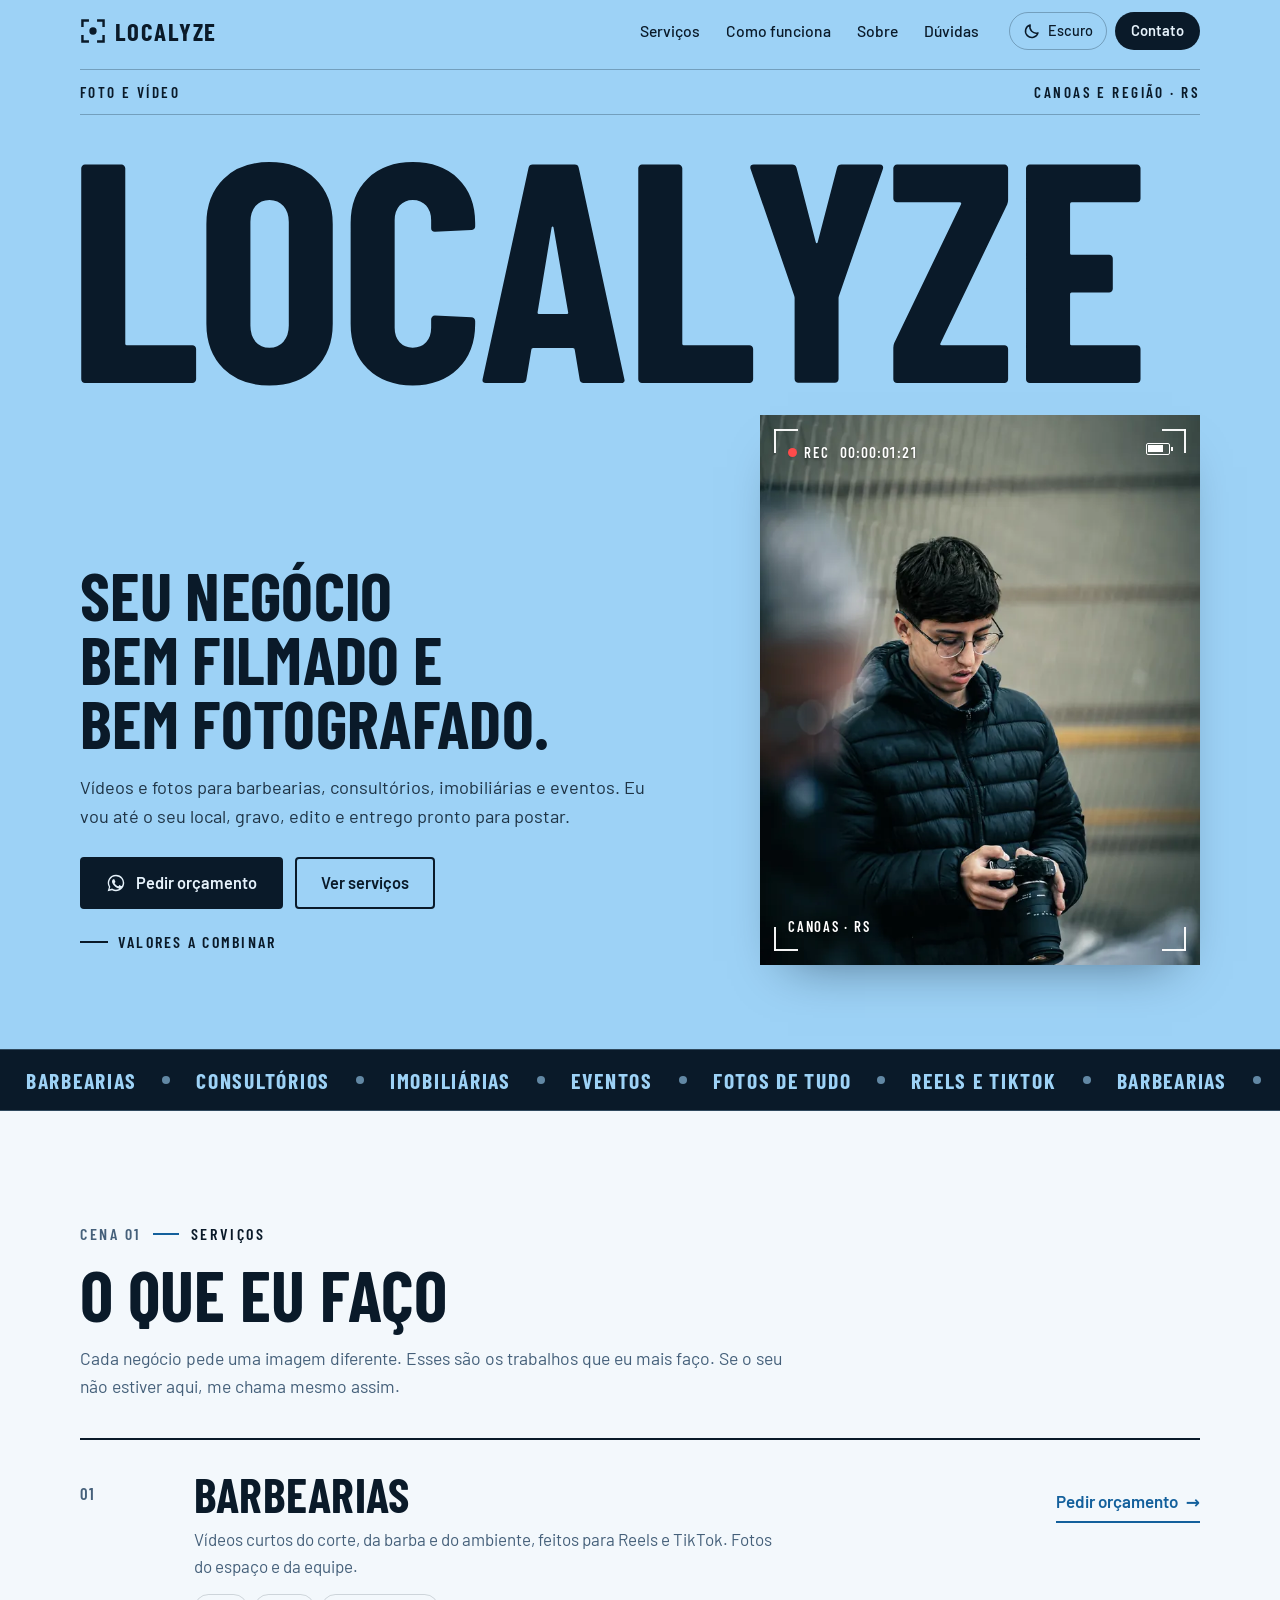
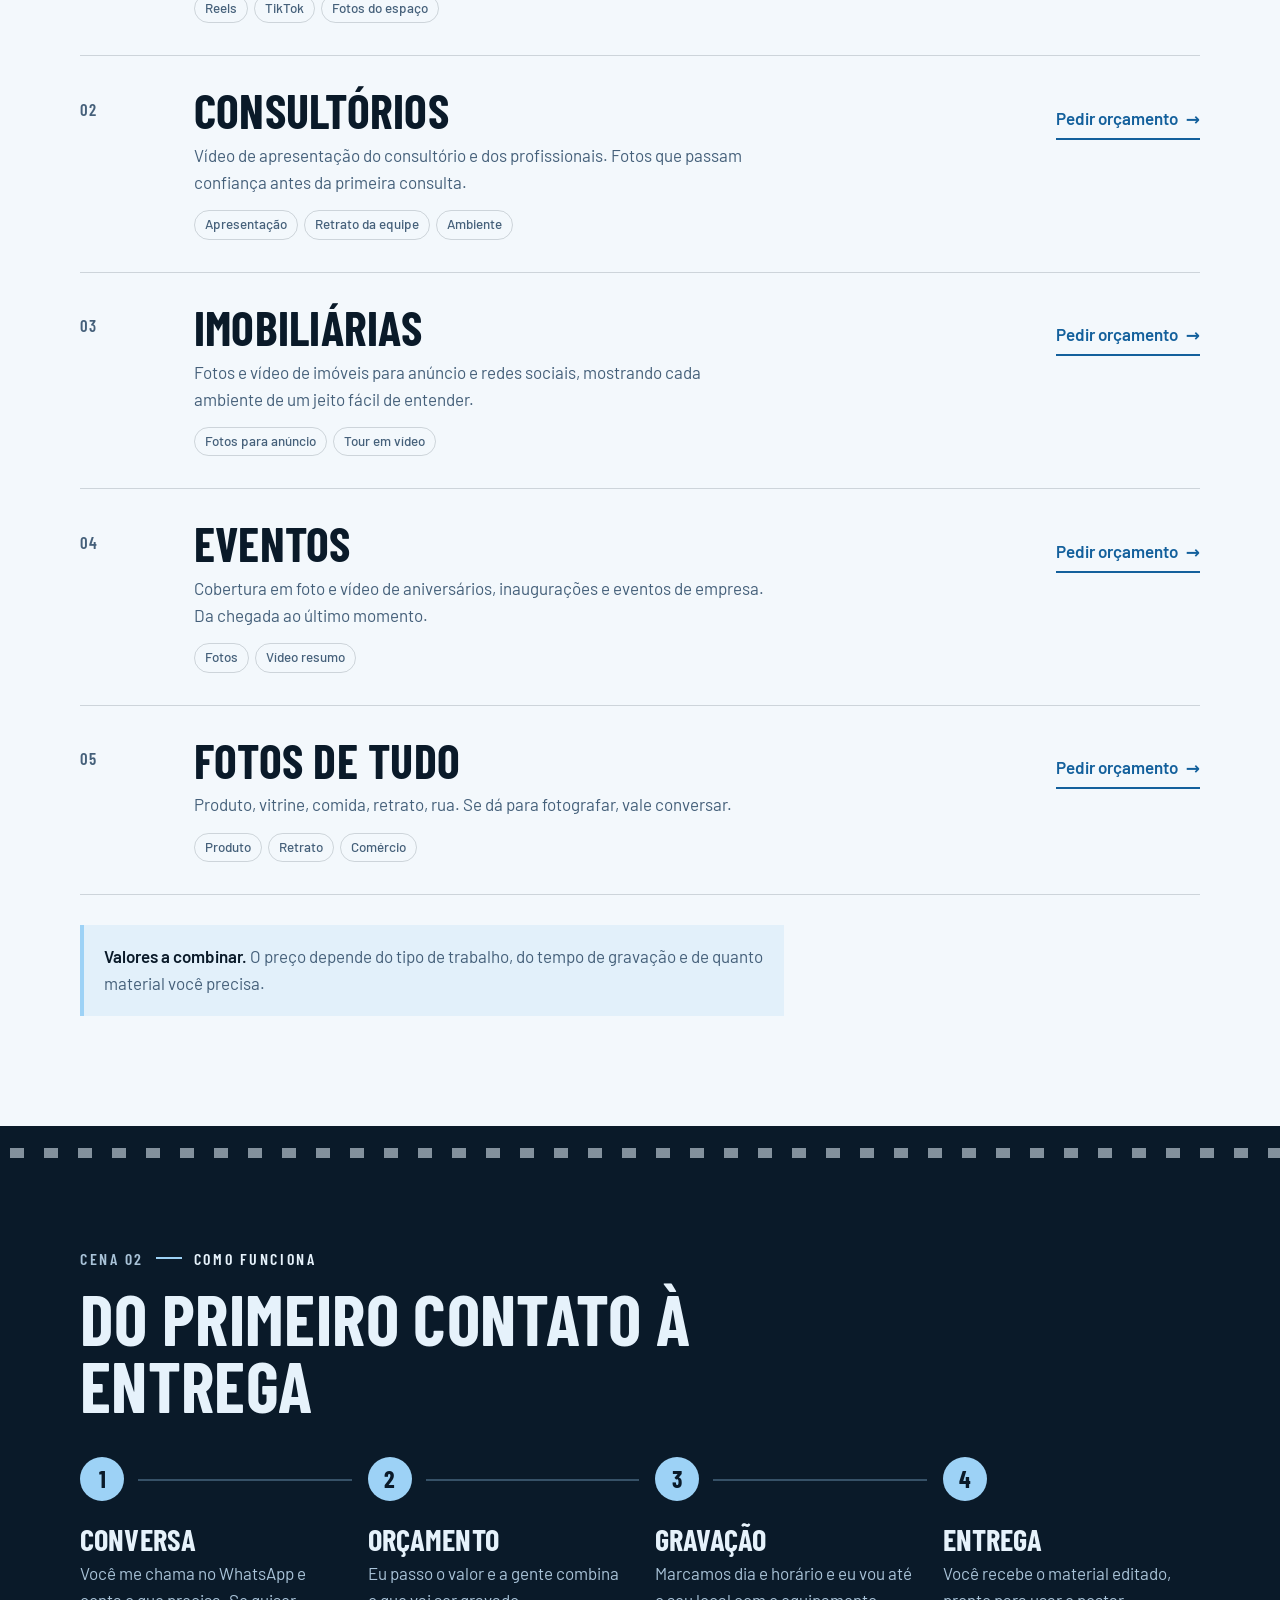
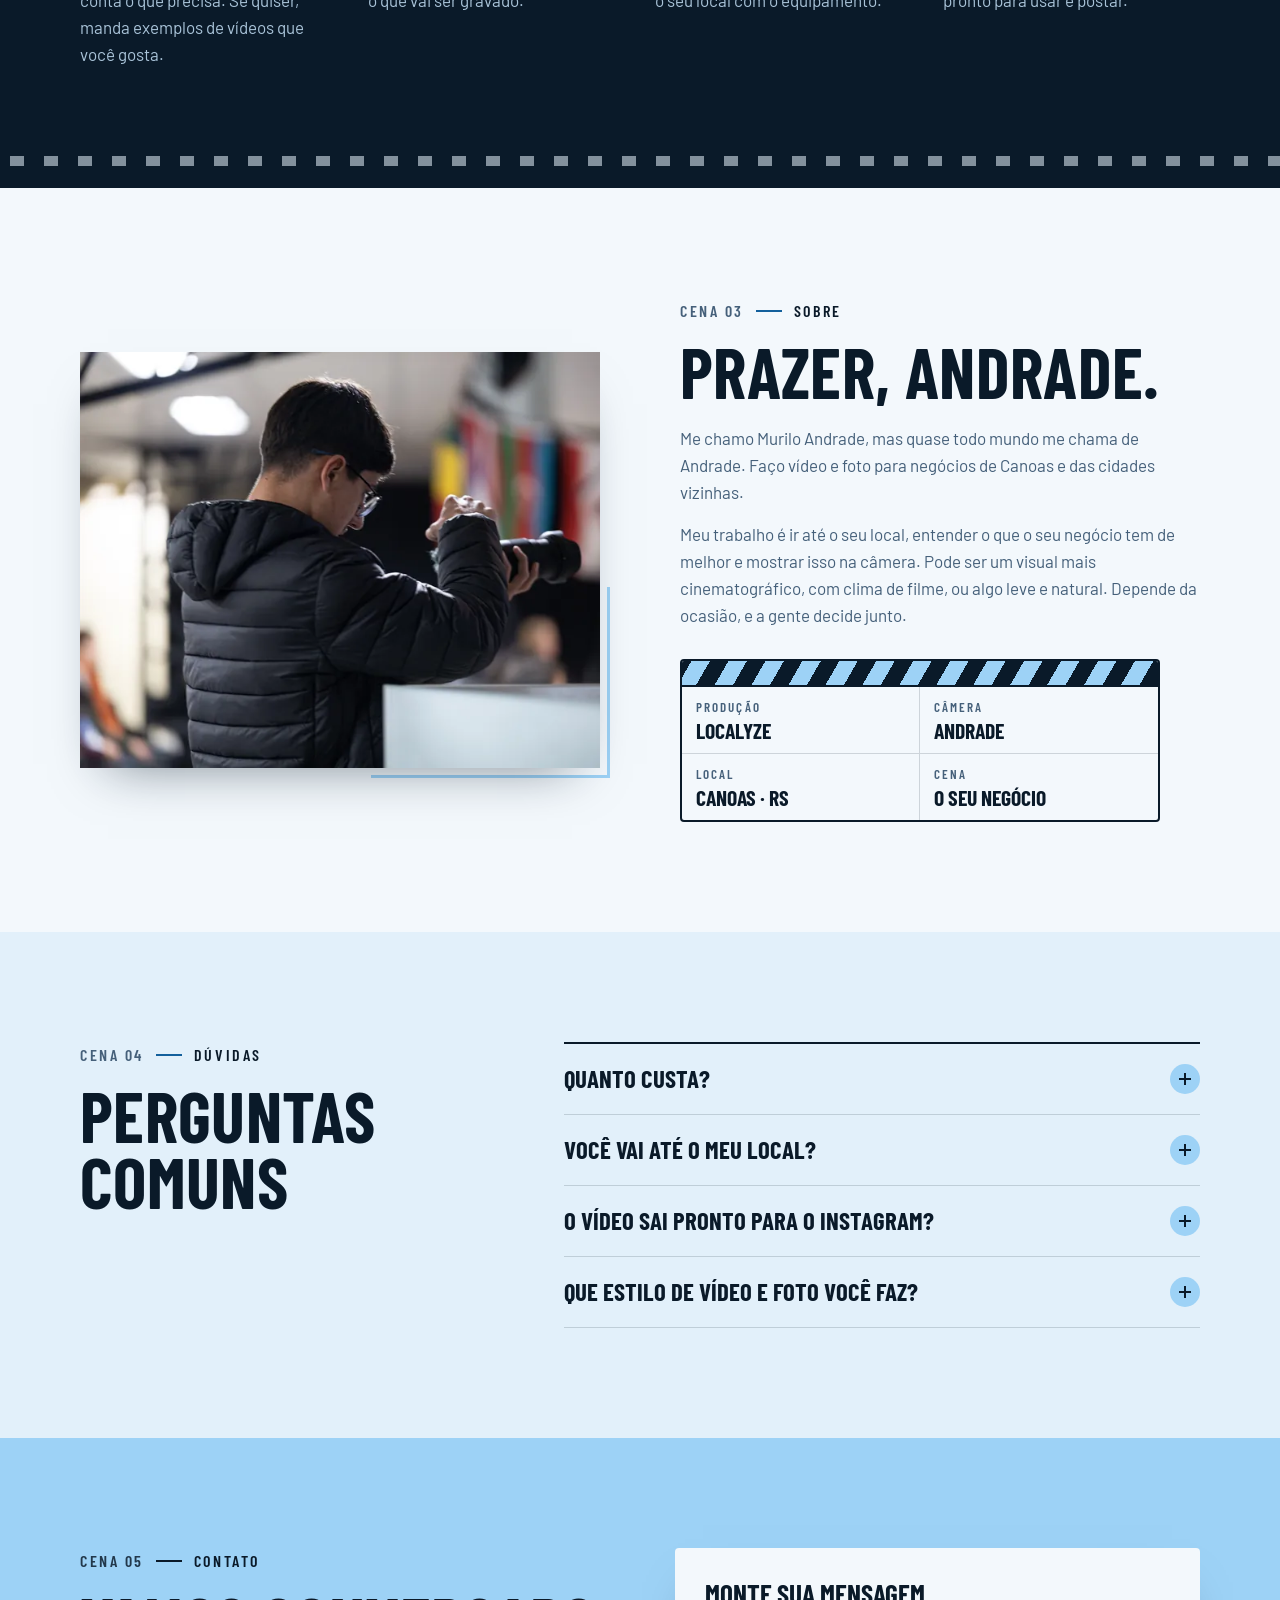
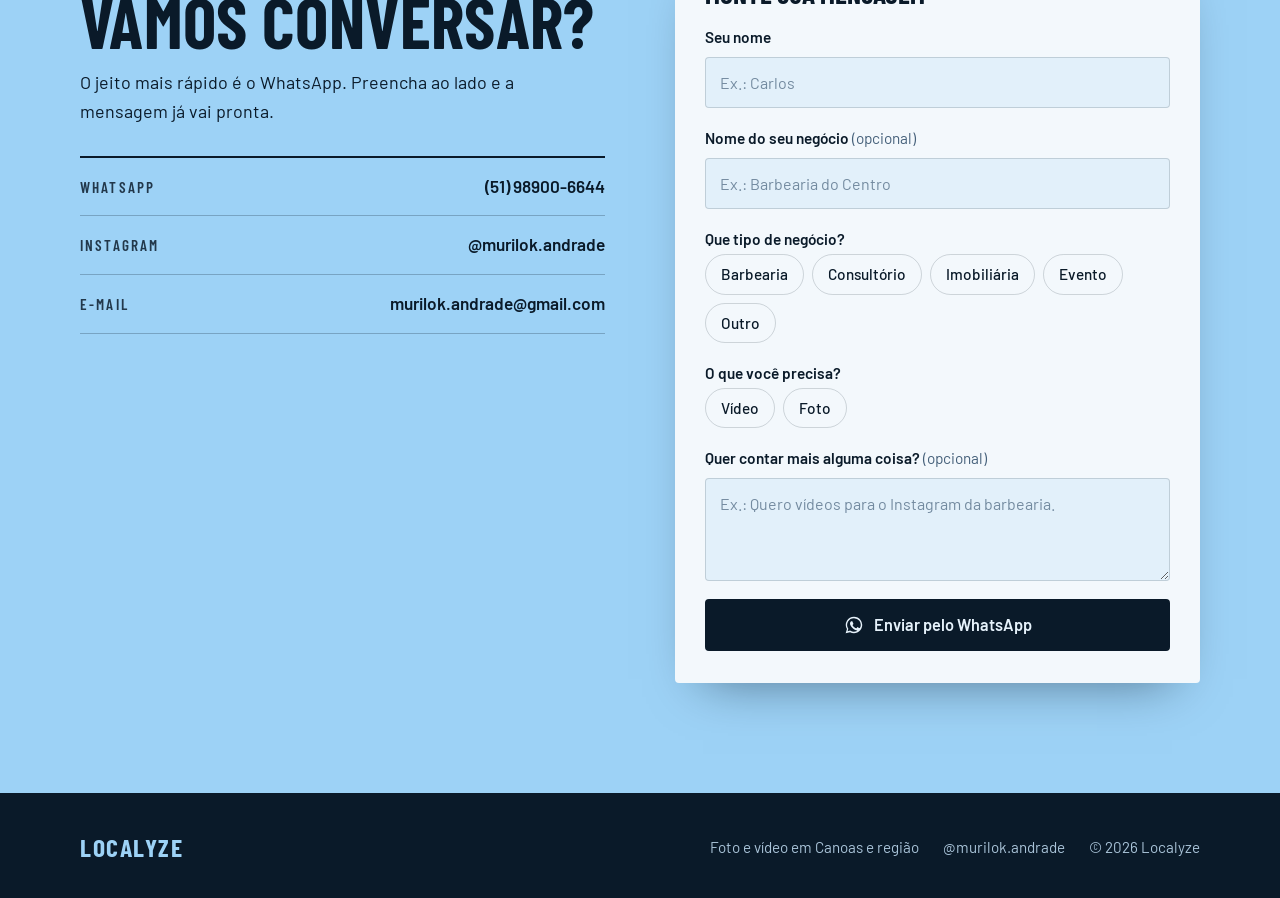
==== index.html @ bf88c496 "Site da Localyze (foto e vídeo, Canoas e região) Site estático na raiz do repositório: abertura, ser" ====
<!doctype html>
<html lang="pt-BR">
<head>
<meta charset="utf-8">
<meta name="viewport" content="width=device-width, initial-scale=1, viewport-fit=cover">
<title>Localyze · Foto e vídeo em Canoas e região</title>
<meta name="description" content="Vídeo e foto para barbearias, consultórios, imobiliárias e eventos em Canoas e cidades próximas. Valores a combinar, orçamento pelo WhatsApp.">
<meta name="theme-color" content="#9DD2F6">
<meta name="color-scheme" content="light dark">
<link rel="icon" href="img/favicon.svg" type="image/svg+xml">
<link rel="apple-touch-icon" href="img/apple-touch-icon.png">

<!-- Prévia do link no WhatsApp/Instagram. Quando tiver o endereço final, troque "localyze.pages.dev" abaixo. -->
<meta property="og:type" content="website">
<meta property="og:locale" content="pt_BR">
<meta property="og:site_name" content="Localyze">
<meta property="og:title" content="Localyze · Foto e vídeo em Canoas e região">
<meta property="og:description" content="Vídeo e foto para barbearias, consultórios, imobiliárias e eventos. Orçamento pelo WhatsApp.">
<meta property="og:image" content="https://localyze.pages.dev/img/og.jpg">
<meta property="og:image:width" content="1200">
<meta property="og:image:height" content="630">
<meta name="twitter:card" content="summary_large_image">

<link rel="preload" href="fonts/barlow-condensed-latin-700-normal.woff2" as="font" type="font/woff2" crossorigin>
<link rel="preload" href="fonts/barlow-latin-400-normal.woff2" as="font" type="font/woff2" crossorigin>

<script>
  // Aplica o tema salvo antes de desenhar a página (evita piscar).
  (function () {
    var d = document.documentElement;
    d.classList.add('js');
    try {
      if (localStorage.getItem('localyze-tema') === 'escuro') d.setAttribute('data-tema', 'escuro');
    } catch (e) {}
  })();
</script>
<link rel="stylesheet" href="style.css">

<script type="application/ld+json">
{
  "@context": "https://schema.org",
  "@type": "ProfessionalService",
  "name": "Localyze",
  "description": "Vídeo e foto para negócios em Canoas e região.",
  "image": "https://localyze.pages.dev/img/og.jpg",
  "telephone": "+55 51 98900-6644",
  "email": "murilok.andrade@gmail.com",
  "areaServed": { "@type": "City", "name": "Canoas" },
  "sameAs": ["https://www.instagram.com/murilok.andrade"]
}
</script>
</head>

<body>
<a class="pular" href="#conteudo">Pular para o conteúdo</a>

<!-- ============ TOPO ============ -->
<header class="topo" id="topo">
  <div class="wrap topo__in">
    <a class="marca" href="#inicio" aria-label="Localyze, voltar ao início">
      <svg class="marca__icone" viewBox="0 0 32 32" width="26" height="26" aria-hidden="true"><path d="M3 11V3h8M21 3h8v8M29 21v8h-8M11 29H3v-8" fill="none" stroke="currentColor" stroke-width="3"/><circle cx="16" cy="16" r="4.5" fill="currentColor"/></svg>
      <span>Localyze</span>
    </a>

    <nav class="menu" aria-label="Seções do site">
      <a href="#servicos">Serviços</a>
      <a href="#como">Como funciona</a>
      <a href="#sobre">Sobre</a>
      <a href="#duvidas">Dúvidas</a>
    </nav>

    <div class="topo__acoes">
      <button class="tema" type="button" id="tema" aria-pressed="false">
        <svg class="tema__lua" viewBox="0 0 24 24" width="18" height="18" aria-hidden="true"><path d="M20 14.5A8.5 8.5 0 0 1 9.5 4a8.5 8.5 0 1 0 10.5 10.5Z" fill="none" stroke="currentColor" stroke-width="2" stroke-linejoin="round"/></svg>
        <svg class="tema__sol" viewBox="0 0 24 24" width="18" height="18" aria-hidden="true"><circle cx="12" cy="12" r="4.2" fill="none" stroke="currentColor" stroke-width="2"/><path d="M12 2.5v2.6M12 18.9v2.6M2.5 12h2.6M18.9 12h2.6M5.3 5.3l1.8 1.8M16.9 16.9l1.8 1.8M5.3 18.7l1.8-1.8M16.9 7.1l1.8-1.8" stroke="currentColor" stroke-width="2" stroke-linecap="round"/></svg>
        <span class="tema__txt">Escuro</span>
      </button>
      <a class="topo__zap" href="#contato">Contato</a>
    </div>
  </div>
</header>

<main id="conteudo">

  <!-- ============ ABERTURA ============ -->
  <section class="hero" id="inicio" aria-labelledby="hero-titulo">
    <div class="wrap">
      <p class="hero__linha">
        <span>Foto e vídeo</span>
        <span>Canoas e região · RS</span>
      </p>

      <p class="hero__marca" aria-hidden="true">Localyze</p>

      <div class="hero__grade">
        <div class="hero__texto">
          <h1 id="hero-titulo">Seu negócio bem filmado e bem fotografado.</h1>
          <p class="hero__sub">Vídeos e fotos para barbearias, consultórios, imobiliárias e eventos. Eu vou até o seu local, gravo, edito e entrego pronto para postar.</p>
          <div class="acoes" id="hero-acoes">
            <a class="botao botao--escuro" data-zap="Olá, Andrade! Vi a apresentação da Localyze e quero um orçamento." href="https://wa.me/5551989006644?text=Ol%C3%A1%2C%20Andrade!%20Vi%20a%20apresenta%C3%A7%C3%A3o%20da%20Localyze%20e%20quero%20um%20or%C3%A7amento." target="_blank" rel="noopener">
              <svg viewBox="0 0 24 24" width="20" height="20" aria-hidden="true"><use href="#i-zap"/></svg>
              Pedir orçamento
            </a>
            <a class="botao botao--linha" href="#servicos">Ver serviços</a>
          </div>
          <p class="hero__preco">Valores a combinar</p>
        </div>

        <figure class="visor">
          <div class="visor__quadro">
            <img src="img/andrade-retrato-960.webp"
                 srcset="img/andrade-retrato-640.webp 640w, img/andrade-retrato-960.webp 960w, img/andrade-retrato-1280.webp 1280w"
                 sizes="(min-width: 900px) 420px, (min-width: 600px) 60vw, 90vw"
                 width="960" height="1440" fetchpriority="high"
                 alt="Andrade, da Localyze, segurando a câmera e conferindo o visor">
            <div class="visor__hud" aria-hidden="true">
              <span class="visor__rec"><i></i>REC <b id="timecode">00:00:00:00</b></span>
              <span class="visor__bat"><i></i></span>
              <span class="visor__local">Canoas · RS</span>
            </div>
          </div>
        </figure>
      </div>
    </div>
  </section>

  <!-- faixa rolando -->
  <div class="faixa" aria-hidden="true">
    <div class="faixa__trilho">
      <span>Barbearias</span><span>Consultórios</span><span>Imobiliárias</span><span>Eventos</span><span>Fotos de tudo</span><span>Reels e TikTok</span>
      <span>Barbearias</span><span>Consultórios</span><span>Imobiliárias</span><span>Eventos</span><span>Fotos de tudo</span><span>Reels e TikTok</span>
    </div>
  </div>

  <!-- ============ SERVIÇOS ============ -->
  <section class="secao" id="servicos" aria-labelledby="servicos-titulo">
    <div class="wrap">
      <header class="cab revela">
        <p class="cena">Cena 01 <span>Serviços</span></p>
        <h2 id="servicos-titulo">O que eu faço</h2>
        <p class="cab__intro">Cada negócio pede uma imagem diferente. Esses são os trabalhos que eu mais faço. Se o seu não estiver aqui, me chama mesmo assim.</p>
      </header>

      <ol class="servicos">
        <li class="servico revela">
          <span class="servico__n">01</span>
          <div class="servico__corpo">
            <h3>Barbearias</h3>
            <p>Vídeos curtos do corte, da barba e do ambiente, feitos para Reels e TikTok. Fotos do espaço e da equipe.</p>
            <ul class="tags"><li>Reels</li><li>TikTok</li><li>Fotos do espaço</li></ul>
          </div>
          <a class="servico__link" data-zap="Olá, Andrade! Quero um orçamento de foto/vídeo para a minha barbearia." href="https://wa.me/5551989006644" target="_blank" rel="noopener">Pedir orçamento <span aria-hidden="true">→</span><span class="sr"> para barbearia</span></a>
        </li>
        <li class="servico revela">
          <span class="servico__n">02</span>
          <div class="servico__corpo">
            <h3>Consultórios</h3>
            <p>Vídeo de apresentação do consultório e dos profissionais. Fotos que passam confiança antes da primeira consulta.</p>
            <ul class="tags"><li>Apresentação</li><li>Retrato da equipe</li><li>Ambiente</li></ul>
          </div>
          <a class="servico__link" data-zap="Olá, Andrade! Quero um orçamento de foto/vídeo para o meu consultório." href="https://wa.me/5551989006644" target="_blank" rel="noopener">Pedir orçamento <span aria-hidden="true">→</span><span class="sr"> para consultório</span></a>
        </li>
        <li class="servico revela">
          <span class="servico__n">03</span>
          <div class="servico__corpo">
            <h3>Imobiliárias</h3>
            <p>Fotos e vídeo de imóveis para anúncio e redes sociais, mostrando cada ambiente de um jeito fácil de entender.</p>
            <ul class="tags"><li>Fotos para anúncio</li><li>Tour em vídeo</li></ul>
          </div>
          <a class="servico__link" data-zap="Olá, Andrade! Quero um orçamento de foto/vídeo de imóveis." href="https://wa.me/5551989006644" target="_blank" rel="noopener">Pedir orçamento <span aria-hidden="true">→</span><span class="sr"> para imobiliária</span></a>
        </li>
        <li class="servico revela">
          <span class="servico__n">04</span>
          <div class="servico__corpo">
            <h3>Eventos</h3>
            <p>Cobertura em foto e vídeo de aniversários, inaugurações e eventos de empresa. Da chegada ao último momento.</p>
            <ul class="tags"><li>Fotos</li><li>Vídeo resumo</li></ul>
          </div>
          <a class="servico__link" data-zap="Olá, Andrade! Quero um orçamento de foto/vídeo para um evento." href="https://wa.me/5551989006644" target="_blank" rel="noopener">Pedir orçamento <span aria-hidden="true">→</span><span class="sr"> para evento</span></a>
        </li>
        <li class="servico revela">
          <span class="servico__n">05</span>
          <div class="servico__corpo">
            <h3>Fotos de tudo</h3>
            <p>Produto, vitrine, comida, retrato, rua. Se dá para fotografar, vale conversar.</p>
            <ul class="tags"><li>Produto</li><li>Retrato</li><li>Comércio</li></ul>
          </div>
          <a class="servico__link" data-zap="Olá, Andrade! Quero um orçamento de fotos." href="https://wa.me/5551989006644" target="_blank" rel="noopener">Pedir orçamento <span aria-hidden="true">→</span><span class="sr"> de fotos</span></a>
        </li>
      </ol>

      <p class="aviso revela"><strong>Valores a combinar.</strong> O preço depende do tipo de trabalho, do tempo de gravação e de quanto material você precisa.</p>
    </div>
  </section>

  <!-- ============ COMO FUNCIONA ============ -->
  <section class="secao secao--filme" id="como" aria-labelledby="como-titulo">
    <div class="wrap">
      <header class="cab revela">
        <p class="cena">Cena 02 <span>Como funciona</span></p>
        <h2 id="como-titulo">Do primeiro contato à entrega</h2>
      </header>

      <ol class="passos">
        <li class="revela">
          <span class="passos__n">1</span>
          <h3>Conversa</h3>
          <p>Você me chama no WhatsApp e conta o que precisa. Se quiser, manda exemplos de vídeos que você gosta.</p>
        </li>
        <li class="revela">
          <span class="passos__n">2</span>
          <h3>Orçamento</h3>
          <p>Eu passo o valor e a gente combina o que vai ser gravado.</p>
        </li>
        <li class="revela">
          <span class="passos__n">3</span>
          <h3>Gravação</h3>
          <p>Marcamos dia e horário e eu vou até o seu local com o equipamento.</p>
        </li>
        <li class="revela">
          <span class="passos__n">4</span>
          <h3>Entrega</h3>
          <p>Você recebe o material editado, pronto para usar e postar.</p>
        </li>
      </ol>
    </div>
  </section>

  <!--
    ============ TRABALHOS (desligado) ============
    Quando tiver fotos de clientes liberadas:
      1. apague a palavra "hidden" da <section> abaixo;
      2. coloque as imagens na pasta img/ e dentro de .galeria;
      3. se quiser, adicione <a href="#trabalhos">Trabalhos</a> no menu do topo.
  -->
  <section class="secao" id="trabalhos" aria-labelledby="trabalhos-titulo" hidden>
    <div class="wrap">
      <header class="cab">
        <p class="cena">Extra <span>Trabalhos</span></p>
        <h2 id="trabalhos-titulo">Alguns trabalhos</h2>
      </header>
      <div class="galeria">
        <!-- <img src="img/trabalho-01.webp" alt="Descreva a foto aqui" loading="lazy" width="800" height="1000"> -->
      </div>
    </div>
  </section>

  <!-- ============ SOBRE ============ -->
  <section class="secao" id="sobre" aria-labelledby="sobre-titulo">
    <div class="wrap sobre">
      <figure class="sobre__foto revela">
        <img src="img/andrade-camera-960.webp"
             srcset="img/andrade-camera-640.webp 640w, img/andrade-camera-960.webp 960w, img/andrade-camera-1400.webp 1400w"
             sizes="(min-width: 900px) 540px, 90vw"
             width="960" height="768" loading="lazy" decoding="async"
             alt="Andrade de costas, fotografando durante um evento">
      </figure>

      <div class="sobre__texto revela">
        <p class="cena">Cena 03 <span>Sobre</span></p>
        <h2 id="sobre-titulo">Prazer, Andrade.</h2>
        <p>Me chamo Murilo Andrade, mas quase todo mundo me chama de Andrade. Faço vídeo e foto para negócios de Canoas e das cidades vizinhas.</p>
        <p>Meu trabalho é ir até o seu local, entender o que o seu negócio tem de melhor e mostrar isso na câmera. Pode ser um visual mais cinematográfico, com clima de filme, ou algo leve e natural. Depende da ocasião, e a gente decide junto.</p>

        <div class="claquete" aria-label="Ficha da Localyze">
          <div class="claquete__barra" aria-hidden="true"></div>
          <dl>
            <div><dt>Produção</dt><dd>Localyze</dd></div>
            <div><dt>Câmera</dt><dd>Andrade</dd></div>
            <div><dt>Local</dt><dd>Canoas · RS</dd></div>
            <div><dt>Cena</dt><dd>O seu negócio</dd></div>
          </dl>
        </div>
      </div>
    </div>
  </section>

  <!-- ============ DÚVIDAS ============ -->
  <section class="secao secao--tom" id="duvidas" aria-labelledby="duvidas-titulo">
    <div class="wrap duvidas">
      <header class="cab revela">
        <p class="cena">Cena 04 <span>Dúvidas</span></p>
        <h2 id="duvidas-titulo">Perguntas comuns</h2>
      </header>

      <div class="perguntas revela">
        <details>
          <summary>Quanto custa?</summary>
          <p>Valores a combinar. Depende do tipo de trabalho, do tempo de gravação e de quanto material você precisa. Me chama no WhatsApp que eu passo o orçamento.</p>
        </details>
        <details>
          <summary>Você vai até o meu local?</summary>
          <p>Sim. Atendo Canoas e cidades próximas. Se você estiver um pouco mais longe, me chama que a gente vê.</p>
        </details>
        <details>
          <summary>O vídeo sai pronto para o Instagram?</summary>
          <p>Sim. Gravo na vertical para Reels, TikTok e Stories, ou na horizontal se for para outro uso.</p>
        </details>
        <details>
          <summary>Que estilo de vídeo e foto você faz?</summary>
          <p>Depende da ocasião. Pode ser mais cinematográfico ou mais leve e natural. A gente conversa antes e escolhe o que combina com o seu negócio.</p>
        </details>
      </div>
    </div>
  </section>

  <!-- ============ CONTATO ============ -->
  <section class="secao secao--contato" id="contato" aria-labelledby="contato-titulo">
    <div class="wrap contato">
      <div class="contato__intro revela">
        <p class="cena">Cena 05 <span>Contato</span></p>
        <h2 id="contato-titulo">Vamos conversar?</h2>
        <p>O jeito mais rápido é o WhatsApp. Preencha ao lado e a mensagem já vai pronta.</p>

        <ul class="canais">
          <li>
            <span>WhatsApp</span>
            <a data-zap="Olá, Andrade! Vi a apresentação da Localyze e quero um orçamento." href="https://wa.me/5551989006644" target="_blank" rel="noopener">(51) 98900-6644</a>
          </li>
          <li>
            <span>Instagram</span>
            <a href="https://www.instagram.com/murilok.andrade" target="_blank" rel="noopener">@murilok.andrade</a>
          </li>
          <li>
            <span>E-mail</span>
            <a href="mailto:murilok.andrade@gmail.com?subject=Or%C3%A7amento%20Localyze">murilok.andrade@gmail.com</a>
          </li>
        </ul>
      </div>

      <!-- Sem JavaScript, o formulário ainda funciona: envia só o campo "text" para o WhatsApp. -->
      <form class="pedido revela" id="pedido" action="https://wa.me/5551989006644" method="get" target="_blank">
        <p class="pedido__titulo">Monte sua mensagem</p>

        <label class="campo">
          <span>Seu nome</span>
          <input type="text" id="p-nome" autocomplete="name" placeholder="Ex.: Carlos">
        </label>

        <label class="campo">
          <span>Nome do seu negócio <em>(opcional)</em></span>
          <input type="text" id="p-negocio" autocomplete="organization" placeholder="Ex.: Barbearia do Centro">
        </label>

        <fieldset class="campo">
          <legend>Que tipo de negócio?</legend>
          <div class="chips">
            <label><input type="radio" name="tipo" value="barbearia"><span>Barbearia</span></label>
            <label><input type="radio" name="tipo" value="consultório"><span>Consultório</span></label>
            <label><input type="radio" name="tipo" value="imobiliária"><span>Imobiliária</span></label>
            <label><input type="radio" name="tipo" value="evento"><span>Evento</span></label>
            <label><input type="radio" name="tipo" value="outro"><span>Outro</span></label>
          </div>
        </fieldset>

        <fieldset class="campo">
          <legend>O que você precisa?</legend>
          <div class="chips">
            <label><input type="checkbox" name="precisa" value="vídeo"><span>Vídeo</span></label>
            <label><input type="checkbox" name="precisa" value="foto"><span>Foto</span></label>
          </div>
        </fieldset>

        <label class="campo">
          <span>Quer contar mais alguma coisa? <em>(opcional)</em></span>
          <textarea name="text" id="p-msg" rows="3" placeholder="Ex.: Quero vídeos para o Instagram da barbearia."></textarea>
        </label>

        <button class="botao botao--escuro botao--largo" type="submit">
          <svg viewBox="0 0 24 24" width="20" height="20" aria-hidden="true"><use href="#i-zap"/></svg>
          Enviar pelo WhatsApp
        </button>
      </form>
    </div>
  </section>
</main>

<!-- ============ RODAPÉ ============ -->
<footer class="rodape">
  <div class="wrap rodape__in">
    <p class="rodape__marca">Localyze</p>
    <p>Foto e vídeo em Canoas e região</p>
    <p><a href="https://www.instagram.com/murilok.andrade" target="_blank" rel="noopener">@murilok.andrade</a></p>
    <p>© <span id="ano">2026</span> Localyze</p>
  </div>
</footer>

<!-- Botão fixo no celular -->
<div class="barra" id="barra">
  <a class="botao botao--azul" data-zap="Olá, Andrade! Vi a apresentação da Localyze e quero um orçamento." href="https://wa.me/5551989006644?text=Ol%C3%A1%2C%20Andrade!%20Vi%20a%20apresenta%C3%A7%C3%A3o%20da%20Localyze%20e%20quero%20um%20or%C3%A7amento." target="_blank" rel="noopener">
    <svg viewBox="0 0 24 24" width="20" height="20" aria-hidden="true"><use href="#i-zap"/></svg>
    Chamar no WhatsApp
  </a>
</div>

<!-- ícones -->
<svg width="0" height="0" style="position:absolute" aria-hidden="true">
  <symbol id="i-zap" viewBox="0 0 24 24"><path fill="currentColor" d="M12.04 2a9.9 9.9 0 0 0-8.5 14.9L2 22l5.25-1.38A9.9 9.9 0 1 0 12.04 2Zm0 1.8a8.1 8.1 0 1 1-4.3 15l-.3-.18-3.1.82.83-3.03-.2-.32A8.1 8.1 0 0 1 12.04 3.8Zm-3 3.6c-.2 0-.52.07-.8.37-.27.3-1.04 1.02-1.04 2.5s1.07 2.9 1.22 3.1c.15.2 2.1 3.2 5.1 4.5 2.5 1.08 3 .87 3.54.82.54-.05 1.74-.71 1.98-1.4.25-.7.25-1.3.17-1.42-.07-.12-.27-.2-.57-.35-.3-.15-1.74-.86-2.01-.96-.27-.1-.47-.15-.67.15-.2.3-.77.96-.94 1.16-.17.2-.35.22-.65.07-.3-.15-1.26-.46-2.4-1.48-.89-.79-1.49-1.76-1.66-2.06-.17-.3-.02-.46.13-.6.13-.14.3-.35.45-.52.15-.18.2-.3.3-.5.1-.2.05-.37-.02-.52-.08-.15-.67-1.62-.92-2.2-.24-.58-.49-.5-.67-.5Z"/></symbol>
</svg>

<script src="script.js" defer></script>
</body>
</html>
---- style.css ----
/* =========================================================
   Localyze · estilo
   Tema claro (azul claro) é o padrão.
   Tema escuro: <html data-tema="escuro">
   ========================================================= */

/* ---------- fontes (SIL OFL, hospedadas aqui) ---------- */
@font-face{font-family:"Barlow Condensed";font-weight:600;font-style:normal;font-display:swap;src:url("fonts/barlow-condensed-latin-600-normal.woff2") format("woff2")}
@font-face{font-family:"Barlow Condensed";font-weight:700;font-style:normal;font-display:swap;src:url("fonts/barlow-condensed-latin-700-normal.woff2") format("woff2")}
@font-face{font-family:"Barlow";font-weight:400;font-style:normal;font-display:swap;src:url("fonts/barlow-latin-400-normal.woff2") format("woff2")}
@font-face{font-family:"Barlow";font-weight:500;font-style:normal;font-display:swap;src:url("fonts/barlow-latin-500-normal.woff2") format("woff2")}
@font-face{font-family:"Barlow";font-weight:600;font-style:normal;font-display:swap;src:url("fonts/barlow-latin-600-normal.woff2") format("woff2")}

/* ---------- cores ---------- */
:root{
  --azul:#9DD2F6;          /* azul claro da marca */
  --azul-suave:#CFE8FA;
  --tinta:#0A1A29;         /* quase preto azulado */
  --tinta-2:#22384B;

  --fundo:#F3F8FC;
  --fundo-2:#E2F0FA;
  --texto:#0A1A29;
  --texto-2:#45607A;
  --linha:rgba(10,26,41,.16);
  --link:#13609C;

  --hero-fundo:var(--azul);
  --hero-texto:var(--tinta);
  --hero-marca:var(--tinta);
  --hero-linha:rgba(10,26,41,.28);

  --filme-fundo:var(--tinta);
  --filme-texto:#E6F2FB;
  --filme-texto-2:#A9C3D8;

  --sombra:0 24px 50px -28px rgba(10,26,41,.55);

  --f-titulo:"Barlow Condensed","Arial Narrow","Roboto Condensed",Impact,sans-serif;
  --f-texto:"Barlow",system-ui,-apple-system,"Segoe UI",Roboto,Arial,sans-serif;
  --raio:4px;
  color-scheme:light;
}
:root[data-tema="escuro"]{
  --fundo:#07121B;
  --fundo-2:#0D1E2B;
  --texto:#E6F2FB;
  --texto-2:#9CB7CC;
  --linha:rgba(230,242,251,.16);
  --link:#9DD2F6;

  --hero-fundo:#0B1C2A;
  --hero-texto:#E6F2FB;
  --hero-marca:var(--azul);
  --hero-linha:rgba(157,210,246,.3);

  --filme-fundo:#0D1E2B;

  --sombra:0 24px 50px -28px rgba(0,0,0,.9);
  color-scheme:dark;
}

/* ---------- base ---------- */
*,*::before,*::after{box-sizing:border-box}
html{scroll-behavior:smooth;scroll-padding-top:72px;-webkit-text-size-adjust:100%}
body{
  margin:0;background:var(--fundo);color:var(--texto);
  font-family:var(--f-texto);font-size:1.0625rem;line-height:1.6;
  -webkit-font-smoothing:antialiased;
  transition:background-color .3s,color .3s;
}
img,svg{display:block;max-width:100%}
img{height:auto}
a{color:inherit}
h1,h2,h3,p,ol,ul,dl,dd,figure,fieldset{margin:0}
ol,ul{padding:0;list-style:none}
fieldset{border:0;padding:0;min-width:0}
button,input,textarea{font:inherit;color:inherit}
::selection{background:var(--azul);color:var(--tinta)}

.wrap{width:100%;max-width:1160px;margin:0 auto;padding:0 20px}
.sr{position:absolute;width:1px;height:1px;overflow:hidden;clip:rect(0 0 0 0);white-space:nowrap}

.pular{position:absolute;left:-9999px;top:10px;z-index:100;background:var(--tinta);color:#fff;padding:10px 16px;border-radius:var(--raio)}
.pular:focus{left:10px}
:focus-visible{outline:3px solid var(--link);outline-offset:3px}

h1,h2,h3{font-family:var(--f-titulo);font-weight:700;text-transform:uppercase;line-height:.95;letter-spacing:.005em}
h2{font-size:clamp(2.6rem,9vw,4.4rem)}

/* ---------- topo ---------- */
.topo{
  position:sticky;top:0;z-index:30;
  background:var(--hero-fundo);color:var(--hero-texto);
  border-bottom:1px solid transparent;
  transition:border-color .2s,background-color .3s;
}
.topo.rolou{border-bottom-color:var(--hero-linha)}
.topo__in{display:flex;align-items:center;gap:18px;min-height:62px}
.marca{display:inline-flex;align-items:center;gap:9px;text-decoration:none;font-family:var(--f-titulo);font-weight:700;font-size:1.55rem;letter-spacing:.06em;text-transform:uppercase;line-height:1}
.menu{display:none;gap:26px;margin-left:auto}
.menu a{text-decoration:none;font-weight:500;font-size:.98rem;padding:6px 0;background:linear-gradient(currentColor,currentColor) 0 100%/0 2px no-repeat;transition:background-size .2s}
.menu a:hover{background-size:100% 2px}
.topo__acoes{display:flex;align-items:center;gap:8px;margin-left:auto}
.tema{
  display:inline-flex;align-items:center;gap:7px;height:38px;padding:0 13px;
  background:transparent;border:1.5px solid var(--hero-linha);border-radius:99px;cursor:pointer;
  font-size:.9rem;font-weight:500;
}
.tema:hover{border-color:currentColor}
.tema__sol{display:none}
:root[data-tema="escuro"] .tema__lua{display:none}
:root[data-tema="escuro"] .tema__sol{display:block}
.topo__zap{
  display:none;height:38px;align-items:center;padding:0 16px;border-radius:99px;
  background:var(--tinta);color:#E6F2FB;text-decoration:none;font-weight:600;font-size:.92rem;
}
:root[data-tema="escuro"] .topo__zap{background:var(--azul);color:var(--tinta)}

/* ---------- botões ---------- */
.botao{
  display:inline-flex;align-items:center;justify-content:center;gap:10px;
  min-height:52px;padding:12px 24px;border-radius:var(--raio);border:2px solid transparent;
  font-weight:600;font-size:1.02rem;line-height:1.2;text-decoration:none;cursor:pointer;
  transition:transform .15s,background-color .15s,color .15s,border-color .15s;
}
.botao:hover{transform:translateY(-2px)}
.botao:active{transform:none}
.botao--escuro{background:var(--tinta);color:#E6F2FB;border-color:var(--tinta)}
.botao--escuro:hover{background:var(--tinta-2);border-color:var(--tinta-2)}
.botao--azul{background:var(--azul);color:var(--tinta);border-color:var(--azul)}
.botao--azul:hover{background:#B5DDF8;border-color:#B5DDF8}
.botao--linha{border-color:currentColor;background:transparent}
.botao--linha:hover{background:var(--hero-texto);color:var(--hero-fundo);border-color:var(--hero-texto)}
.botao--largo{width:100%}
:root[data-tema="escuro"] .hero .botao--escuro{background:var(--azul);color:var(--tinta);border-color:var(--azul)}
:root[data-tema="escuro"] .hero .botao--escuro:hover{background:#B5DDF8;border-color:#B5DDF8}

/* ---------- abertura ---------- */
.hero{background:var(--hero-fundo);color:var(--hero-texto);padding:6px 0 56px;overflow:hidden;transition:background-color .3s,color .3s}
.hero__linha{
  display:flex;justify-content:space-between;gap:12px;padding:10px 0;
  border-top:1px solid var(--hero-linha);border-bottom:1px solid var(--hero-linha);
  font-family:var(--f-titulo);font-weight:600;font-size:.95rem;letter-spacing:.16em;text-transform:uppercase;
}
.hero__marca{
  font-family:var(--f-titulo);font-weight:700;text-transform:uppercase;color:var(--hero-marca);
  font-size:clamp(5rem,25.5vw,19.5rem);line-height:.78;letter-spacing:-.012em;
  margin:22px 0 26px -.04em;white-space:nowrap;
}
.hero__grade{display:grid;gap:40px}
.hero h1{font-size:clamp(2.3rem,9.4vw,4.2rem);margin-bottom:18px;max-width:16ch;text-wrap:balance}
.hero__sub{font-size:1.14rem;max-width:32em;margin-bottom:26px;color:var(--hero-texto);opacity:.86}
.acoes{display:flex;flex-wrap:wrap;gap:12px}
.hero__preco{
  margin-top:20px;display:inline-flex;align-items:center;gap:10px;
  font-family:var(--f-titulo);font-weight:600;font-size:1rem;letter-spacing:.14em;text-transform:uppercase;
}
.hero__preco::before{content:"";width:28px;height:2px;background:currentColor}

/* visor da câmera */
.visor{width:min(100%,430px);margin:0 auto}
.visor__quadro{position:relative;aspect-ratio:4/5;background:#1b2a36;box-shadow:var(--sombra);overflow:hidden}
.visor__quadro img{width:100%;height:100%;object-fit:cover;object-position:50% 34%}
.visor__hud{
  position:absolute;inset:14px;color:#fff;pointer-events:none;
  font-family:var(--f-titulo);font-weight:600;font-size:.92rem;letter-spacing:.12em;text-transform:uppercase;
  text-shadow:0 1px 3px rgba(0,0,0,.55);
  --c:rgba(255,255,255,.95);--w:2px;--t:24px;
  background:
    linear-gradient(var(--c),var(--c)) top left/var(--t) var(--w) no-repeat,
    linear-gradient(var(--c),var(--c)) top left/var(--w) var(--t) no-repeat,
    linear-gradient(var(--c),var(--c)) top right/var(--t) var(--w) no-repeat,
    linear-gradient(var(--c),var(--c)) top right/var(--w) var(--t) no-repeat,
    linear-gradient(var(--c),var(--c)) bottom left/var(--t) var(--w) no-repeat,
    linear-gradient(var(--c),var(--c)) bottom left/var(--w) var(--t) no-repeat,
    linear-gradient(var(--c),var(--c)) bottom right/var(--t) var(--w) no-repeat,
    linear-gradient(var(--c),var(--c)) bottom right/var(--w) var(--t) no-repeat;
}
.visor__rec{position:absolute;top:12px;left:14px;display:flex;align-items:center;gap:7px}
.visor__rec i{width:9px;height:9px;border-radius:50%;background:#FF4B4B;animation:piscar 1.2s steps(1) infinite}
.visor__rec b{font-weight:600;font-variant-numeric:tabular-nums;letter-spacing:.06em;margin-left:4px}
.visor__bat{position:absolute;top:14px;right:16px;width:24px;height:12px;border:1.5px solid #fff;border-radius:2px}
.visor__bat::after{content:"";position:absolute;right:-4px;top:3px;width:2px;height:4px;background:#fff}
.visor__bat i{position:absolute;inset:1.5px;right:6px;background:#fff}
.visor__local{position:absolute;bottom:12px;left:14px}
@keyframes piscar{50%{opacity:.1}}

/* faixa rolando */
.faixa{background:var(--tinta);color:var(--azul);overflow:hidden;border-block:1px solid rgba(157,210,246,.25)}
:root[data-tema="escuro"] .faixa{background:var(--azul);color:var(--tinta)}
.faixa__trilho{display:flex;width:max-content;animation:rolar 38s linear infinite}
.faixa span{
  display:flex;align-items:center;gap:26px;padding:13px 0 13px 26px;white-space:nowrap;
  font-family:var(--f-titulo);font-weight:700;font-size:1.35rem;letter-spacing:.08em;text-transform:uppercase;
}
.faixa span::after{content:"";width:8px;height:8px;border-radius:50%;background:currentColor;opacity:.6}
@keyframes rolar{to{transform:translateX(-50%)}}

/* ---------- seções ---------- */
.secao{padding:72px 0;transition:background-color .3s}
.secao--tom{background:var(--fundo-2)}
.cab{margin-bottom:38px;max-width:44rem}
.cab__intro{margin-top:16px;color:var(--texto-2);font-size:1.1rem}
.cena{
  display:flex;align-items:center;gap:12px;margin-bottom:14px;
  font-family:var(--f-titulo);font-weight:600;font-size:1rem;letter-spacing:.16em;text-transform:uppercase;color:var(--texto-2);
}
.cena span{display:inline-flex;align-items:center;gap:12px;color:var(--texto)}
.cena span::before{content:"";width:26px;height:2px;background:var(--azul)}
:root:not([data-tema="escuro"]) .secao:not(.secao--filme):not(.secao--contato) .cena span::before{background:var(--link)}

/* serviços */
.servicos{border-top:2px solid var(--texto)}
.servico{
  position:relative;display:grid;grid-template-columns:44px 1fr;gap:4px 14px;
  padding:26px 0;border-bottom:1px solid var(--linha);
}
.servico__n{font-family:var(--f-titulo);font-weight:600;font-size:1.05rem;letter-spacing:.08em;color:var(--texto-2);padding-top:.45em}
.servico h3{font-size:clamp(2rem,7.5vw,3rem);margin-bottom:8px;transition:color .2s}
.servico p{color:var(--texto-2);max-width:34em}
.tags{display:flex;flex-wrap:wrap;gap:6px;margin-top:14px}
.tags li{font-size:.84rem;font-weight:500;padding:3px 10px;border:1px solid var(--linha);border-radius:99px;color:var(--texto-2)}
.servico__link{
  grid-column:2;justify-self:start;margin-top:14px;
  display:inline-flex;align-items:center;gap:8px;padding:6px 0;
  font-weight:600;text-decoration:none;color:var(--link);border-bottom:2px solid currentColor;
}
.servico__link span[aria-hidden]{transition:transform .2s}
.servico__link:hover span[aria-hidden]{transform:translateX(4px)}

.aviso{margin-top:30px;padding:18px 20px;background:var(--fundo-2);border-left:4px solid var(--azul);max-width:44rem;color:var(--texto-2)}
.aviso strong{color:var(--texto)}

/* como funciona (faixa de filme) */
.secao--filme{position:relative;background:var(--filme-fundo);color:var(--filme-texto);padding:88px 0}
.secao--filme::before,.secao--filme::after{
  content:"";position:absolute;left:0;right:0;height:10px;opacity:.55;
  background:repeating-linear-gradient(90deg,transparent 0 10px,var(--filme-texto) 10px 24px,transparent 24px 34px);
}
.secao--filme::before{top:22px}
.secao--filme::after{bottom:22px}
.secao--filme .cena{color:var(--filme-texto-2)}
.secao--filme .cena span{color:var(--filme-texto)}
.passos{display:grid;gap:0}
.passos li{position:relative;display:grid;grid-template-columns:52px 1fr;column-gap:16px;align-content:start;padding:0 0 30px}
.passos li:not(:last-child)::before{content:"";position:absolute;left:21px;top:46px;bottom:4px;width:2px;background:rgba(157,210,246,.3)}
.passos__n{
  grid-row:span 2;width:44px;height:44px;display:grid;place-items:center;border-radius:50%;
  background:var(--azul);color:var(--tinta);font-family:var(--f-titulo);font-weight:700;font-size:1.5rem;
}
.passos h3{font-size:1.9rem;padding-top:6px}
.passos p{grid-column:2;color:var(--filme-texto-2);margin-top:6px}

/* sobre */
.sobre{display:grid;gap:36px;align-items:center}
.sobre__foto{position:relative}
.sobre__foto img{width:100%;box-shadow:var(--sombra)}
.sobre__foto::after{content:"";position:absolute;inset:auto -10px -10px auto;width:46%;height:46%;border-right:3px solid var(--azul);border-bottom:3px solid var(--azul);z-index:-1}
.sobre__texto h2{margin-bottom:20px}
.sobre__texto > p:not(.cena){color:var(--texto-2);max-width:34em}
.sobre__texto > p + p{margin-top:14px}

/* claquete */
.claquete{margin-top:30px;max-width:30rem;border:2px solid var(--texto);border-radius:var(--raio);overflow:hidden}
.claquete__barra{height:26px;background:repeating-linear-gradient(-60deg,var(--texto) 0 16px,var(--azul) 16px 32px);border-bottom:2px solid var(--texto)}
.claquete dl{display:grid;grid-template-columns:1fr 1fr}
.claquete dl > div{padding:10px 14px;border-top:1px solid var(--linha)}
.claquete dl > div:nth-child(-n+2){border-top:0}
.claquete dl > div:nth-child(odd){border-right:1px solid var(--linha)}
.claquete dt{font-family:var(--f-titulo);font-weight:600;font-size:.82rem;letter-spacing:.16em;text-transform:uppercase;color:var(--texto-2)}
.claquete dd{font-family:var(--f-titulo);font-weight:700;font-size:1.35rem;text-transform:uppercase;line-height:1.15}

/* dúvidas */
.perguntas{border-top:2px solid var(--texto);max-width:52rem}
.perguntas details{border-bottom:1px solid var(--linha)}
.perguntas summary{
  list-style:none;cursor:pointer;display:flex;justify-content:space-between;align-items:center;gap:16px;
  padding:20px 0;font-family:var(--f-titulo);font-weight:700;font-size:1.55rem;text-transform:uppercase;line-height:1.1;
}
.perguntas summary::-webkit-details-marker{display:none}
.perguntas summary::after{
  content:"";flex:none;width:30px;height:30px;border-radius:50%;
  background:
    linear-gradient(var(--tinta),var(--tinta)) center/12px 2px no-repeat,
    linear-gradient(var(--tinta),var(--tinta)) center/2px 12px no-repeat,
    var(--azul);
  transition:transform .2s;
}
.perguntas details[open] summary::after{transform:rotate(45deg)}
.perguntas details p{padding:0 46px 22px 0;color:var(--texto-2);max-width:40em}

/* contato */
.secao--contato{background:var(--azul);color:var(--tinta)}
.secao--contato .cena{color:var(--tinta-2)}
.secao--contato .cena span{color:var(--tinta)}
.secao--contato .cena span::before{background:var(--tinta)}
.secao--contato :focus-visible{outline-color:var(--tinta)}
.contato{display:grid;gap:44px}
.contato__intro h2{margin-bottom:14px}
.contato__intro > p:not(.cena){font-size:1.12rem;max-width:26em}
.canais{margin-top:30px;border-top:2px solid var(--tinta)}
.canais li{display:flex;flex-wrap:wrap;justify-content:space-between;align-items:baseline;gap:4px 16px;padding:15px 0;border-bottom:1px solid rgba(10,26,41,.25)}
.canais span{font-family:var(--f-titulo);font-weight:600;font-size:.95rem;letter-spacing:.14em;text-transform:uppercase;color:var(--tinta-2)}
.canais a{font-weight:600;font-size:1.08rem;text-decoration:none;overflow-wrap:anywhere}
.canais a:hover{text-decoration:underline;text-underline-offset:4px}

/* formulário */
.pedido{background:var(--fundo);color:var(--texto);padding:26px 22px;border-radius:var(--raio);box-shadow:var(--sombra);display:grid;gap:18px}
.pedido :focus-visible{outline-color:var(--link)}
.pedido__titulo{font-family:var(--f-titulo);font-weight:700;font-size:1.7rem;text-transform:uppercase;line-height:1}
.campo{display:grid;gap:7px}
.campo > span,.campo legend{font-weight:600;font-size:.96rem;padding:0}
.campo em{font-style:normal;font-weight:400;color:var(--texto-2)}
.campo input,.campo textarea{
  width:100%;padding:12px 14px;border:1.5px solid var(--linha);border-radius:var(--raio);
  background:var(--fundo-2);font-size:1rem;transition:border-color .15s,background-color .15s;
}
.campo textarea{resize:vertical;min-height:88px}
.campo input:focus,.campo textarea:focus{outline:none;border-color:var(--link);background:var(--fundo)}
.campo input::placeholder,.campo textarea::placeholder{color:var(--texto-2);opacity:.7}
.chips{display:flex;flex-wrap:wrap;gap:8px;margin-top:2px}
.chips label{position:relative;cursor:pointer}
.chips input{position:absolute;opacity:0;width:1px;height:1px}
.chips span{
  display:inline-flex;align-items:center;gap:6px;min-height:40px;padding:7px 15px;border-radius:99px;
  border:1.5px solid var(--linha);font-weight:500;font-size:.96rem;transition:all .15s;
}
.chips label:hover span{border-color:var(--texto)}
.chips input:checked + span{background:var(--tinta);color:#E6F2FB;border-color:var(--tinta)}
.chips input:checked + span::before{content:"✓";font-weight:700}
:root[data-tema="escuro"] .chips input:checked + span{background:var(--azul);color:var(--tinta);border-color:var(--azul)}
.chips input:focus-visible + span{outline:3px solid var(--link);outline-offset:2px}
:root[data-tema="escuro"] .pedido .botao--escuro{background:var(--azul);color:var(--tinta);border-color:var(--azul)}

/* galeria (seção desligada) */
.galeria{display:grid;gap:12px;grid-template-columns:repeat(auto-fill,minmax(240px,1fr))}
.galeria img{width:100%;aspect-ratio:4/5;object-fit:cover}

/* ---------- rodapé ---------- */
.rodape{background:var(--tinta);color:#A9C3D8;padding:34px 0 30px;font-size:.95rem}
.rodape__in{display:flex;flex-wrap:wrap;align-items:center;justify-content:space-between;gap:10px 24px}
.rodape__marca{font-family:var(--f-titulo);font-weight:700;font-size:1.6rem;letter-spacing:.06em;text-transform:uppercase;color:var(--azul);margin-right:auto}
.rodape a{text-decoration:none}
.rodape a:hover{color:#fff}

/* ---------- botão fixo no celular ---------- */
.barra{
  position:fixed;left:0;right:0;bottom:0;z-index:40;
  padding:10px 16px calc(12px + env(safe-area-inset-bottom));
  transform:translateY(130%);transition:transform .3s ease;
}
.barra.mostrar{transform:none}
.barra .botao{width:100%;box-shadow:0 10px 30px -8px rgba(10,26,41,.6)}

/* ---------- entrada suave (só com JS) ---------- */
.js .revela{opacity:0;transform:translateY(18px);transition:opacity .7s ease,transform .7s ease}
.js .revela.entrou{opacity:1;transform:none}

/* ---------- telas maiores ---------- */
@media (min-width:600px){
  .servico{grid-template-columns:64px 1fr auto;align-items:start;column-gap:24px}
  .servico__link{grid-column:3;grid-row:1;margin-top:.6em;white-space:nowrap}
  .passos{grid-template-columns:1fr 1fr;column-gap:40px}
  .passos li:nth-child(2)::before{display:none}
  .pedido{padding:32px 30px}
}
@media (min-width:900px){
  .barra{display:none}
  .menu{display:flex}
  .topo__acoes{margin-left:12px}
  .topo__zap{display:inline-flex}
  .hero{padding-bottom:84px}
  .hero__grade{grid-template-columns:1.1fr .9fr;align-items:end;gap:64px}
  .hero__texto{padding-bottom:10px}
  .visor{margin:0 0 0 auto;width:100%;max-width:440px}
  .hero__marca{margin-bottom:34px}
  .secao{padding:110px 0}
  .secao--filme{padding:120px 0}
  .servico{grid-template-columns:90px minmax(0,1fr) auto;padding:32px 0;transition:padding .25s}
  .servico:hover h3{color:var(--link)}
  .passos{grid-template-columns:repeat(4,1fr);column-gap:30px}
  .passos li{grid-template-columns:1fr;padding:0}
  .passos li::before{display:none}
  .passos li:not(:last-child)::after{content:"";position:absolute;left:58px;right:-14px;top:22px;height:2px;background:rgba(157,210,246,.3)}
  .passos__n{grid-row:auto;margin-bottom:18px}
  .passos p{grid-column:1}
  .sobre{grid-template-columns:1fr 1fr;gap:80px}
  .duvidas{display:grid;grid-template-columns:.8fr 1.2fr;gap:60px;align-items:start}
  .duvidas .cab{margin-bottom:0;position:sticky;top:100px}
  .contato{grid-template-columns:1fr 1fr;gap:70px;align-items:start}
}

@media (prefers-reduced-motion:reduce){
  html{scroll-behavior:auto}
  *,*::before,*::after{animation:none!important;transition:none!important}
  .js .revela{opacity:1;transform:none}
}
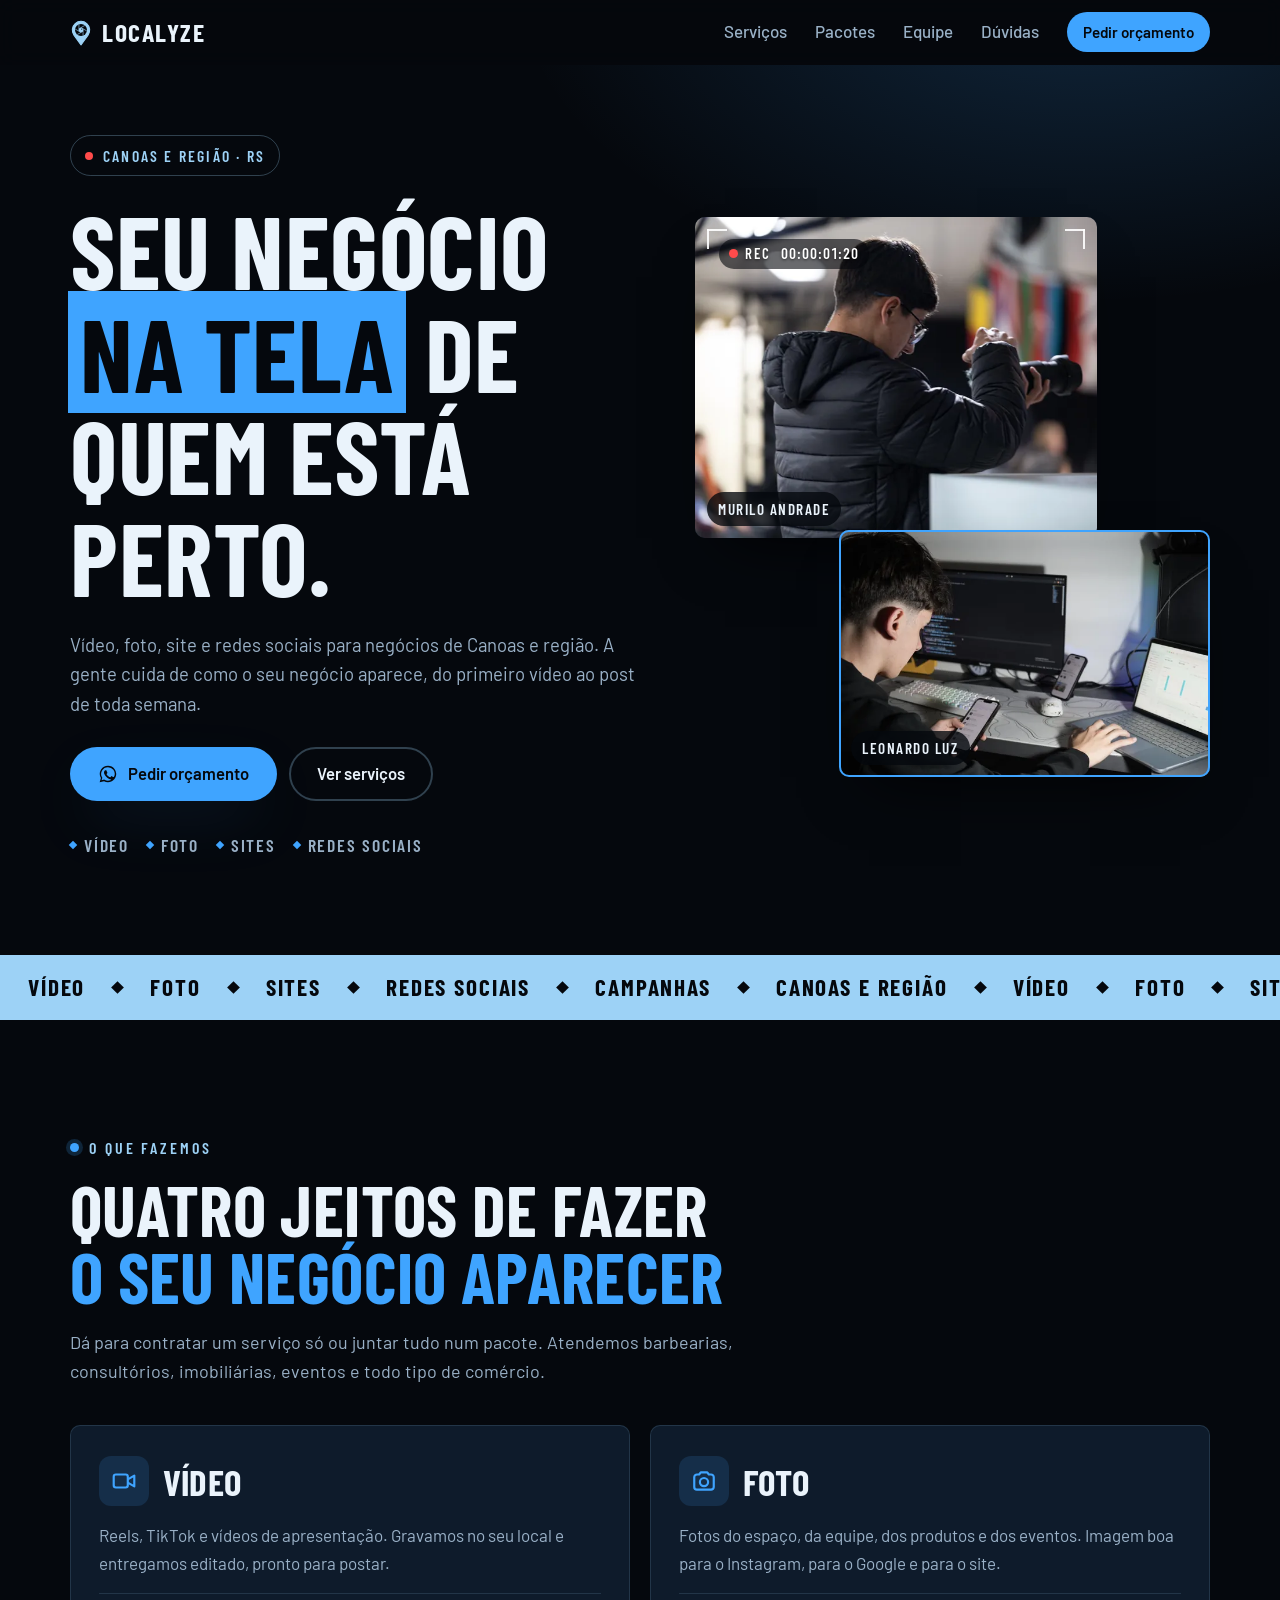
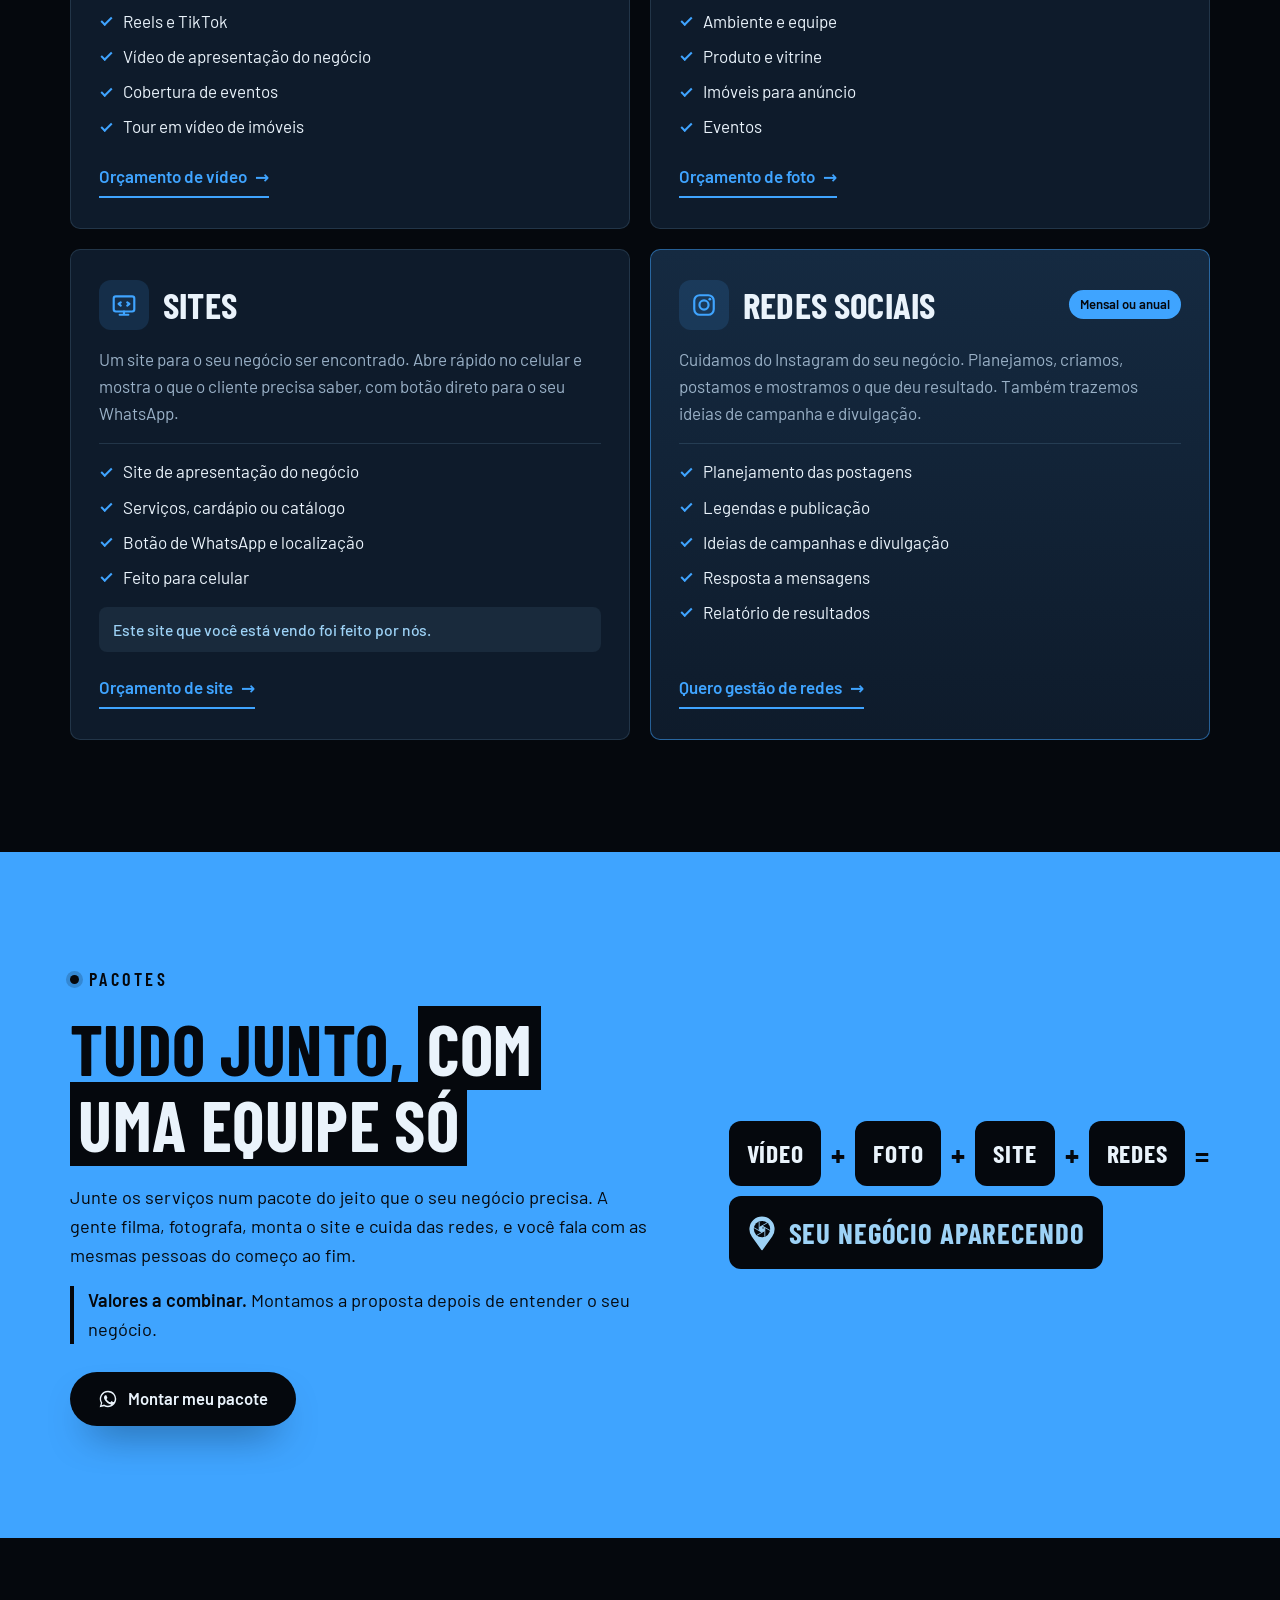
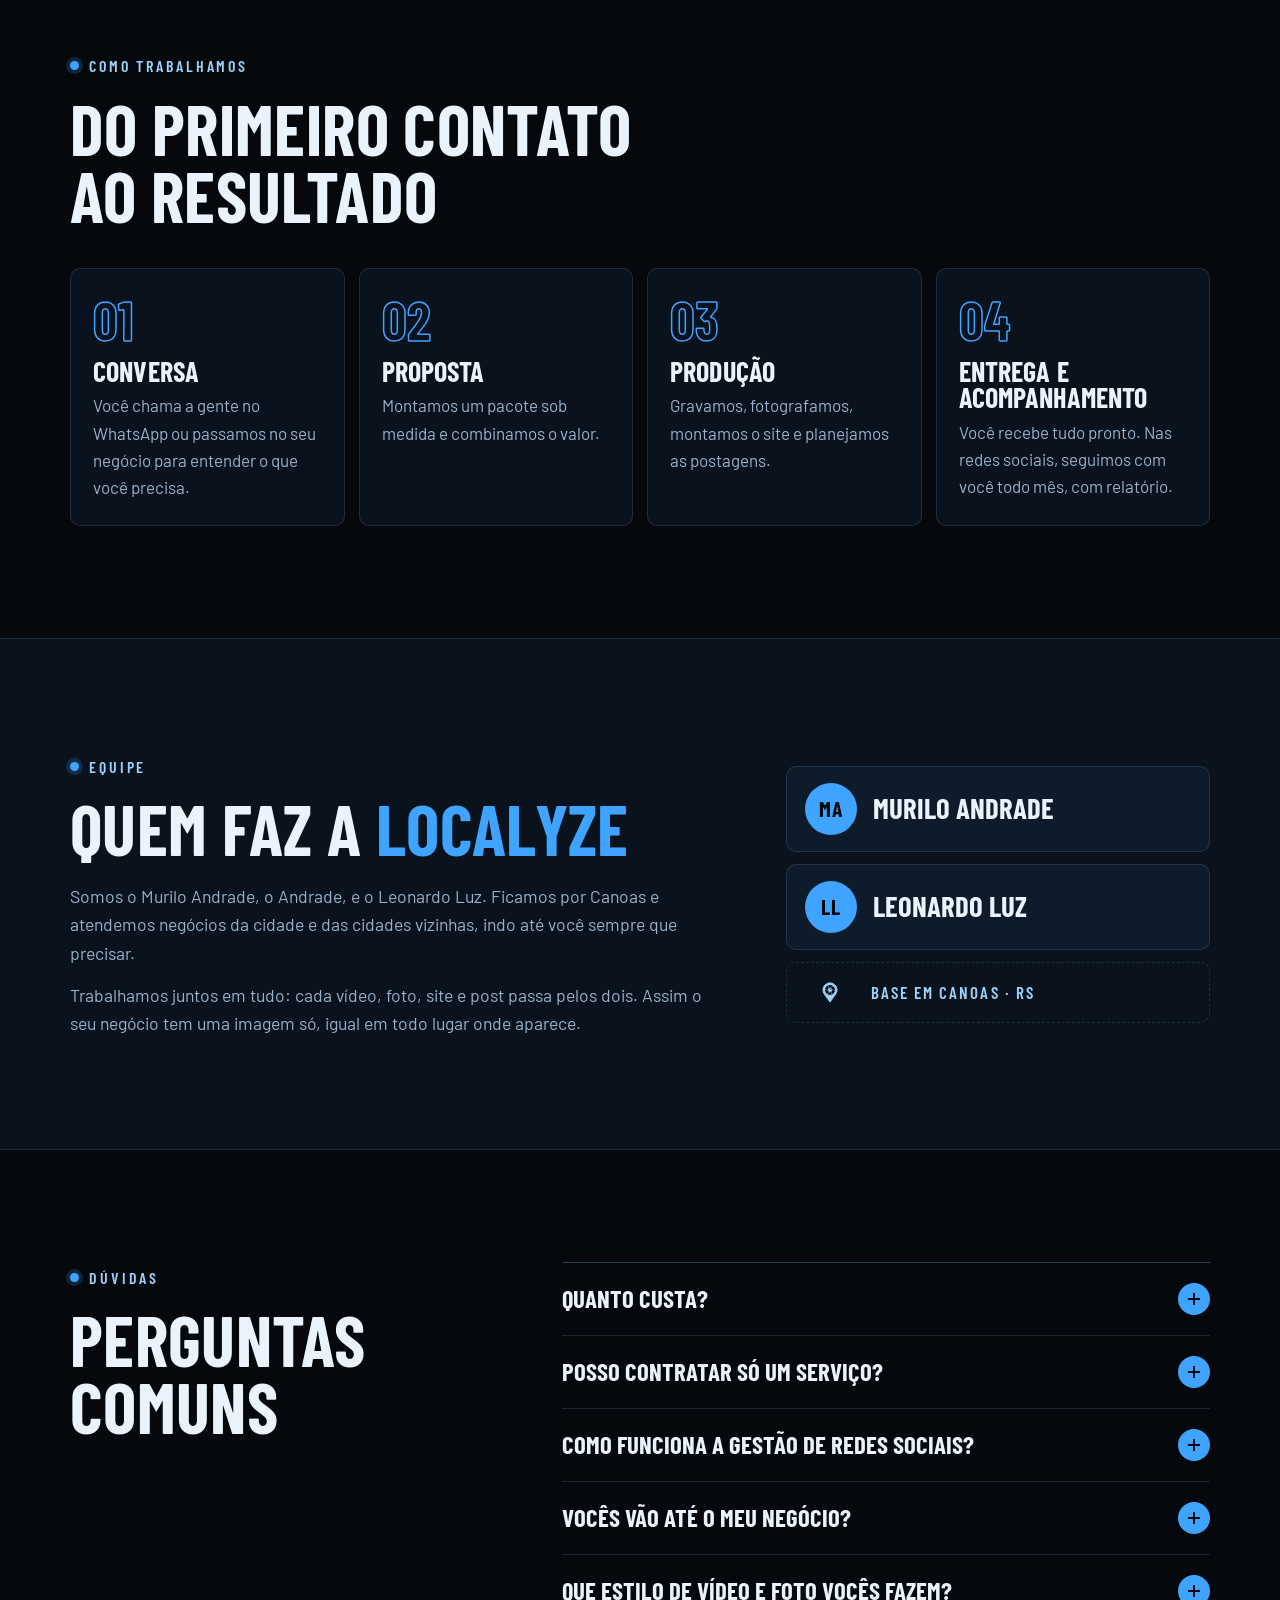
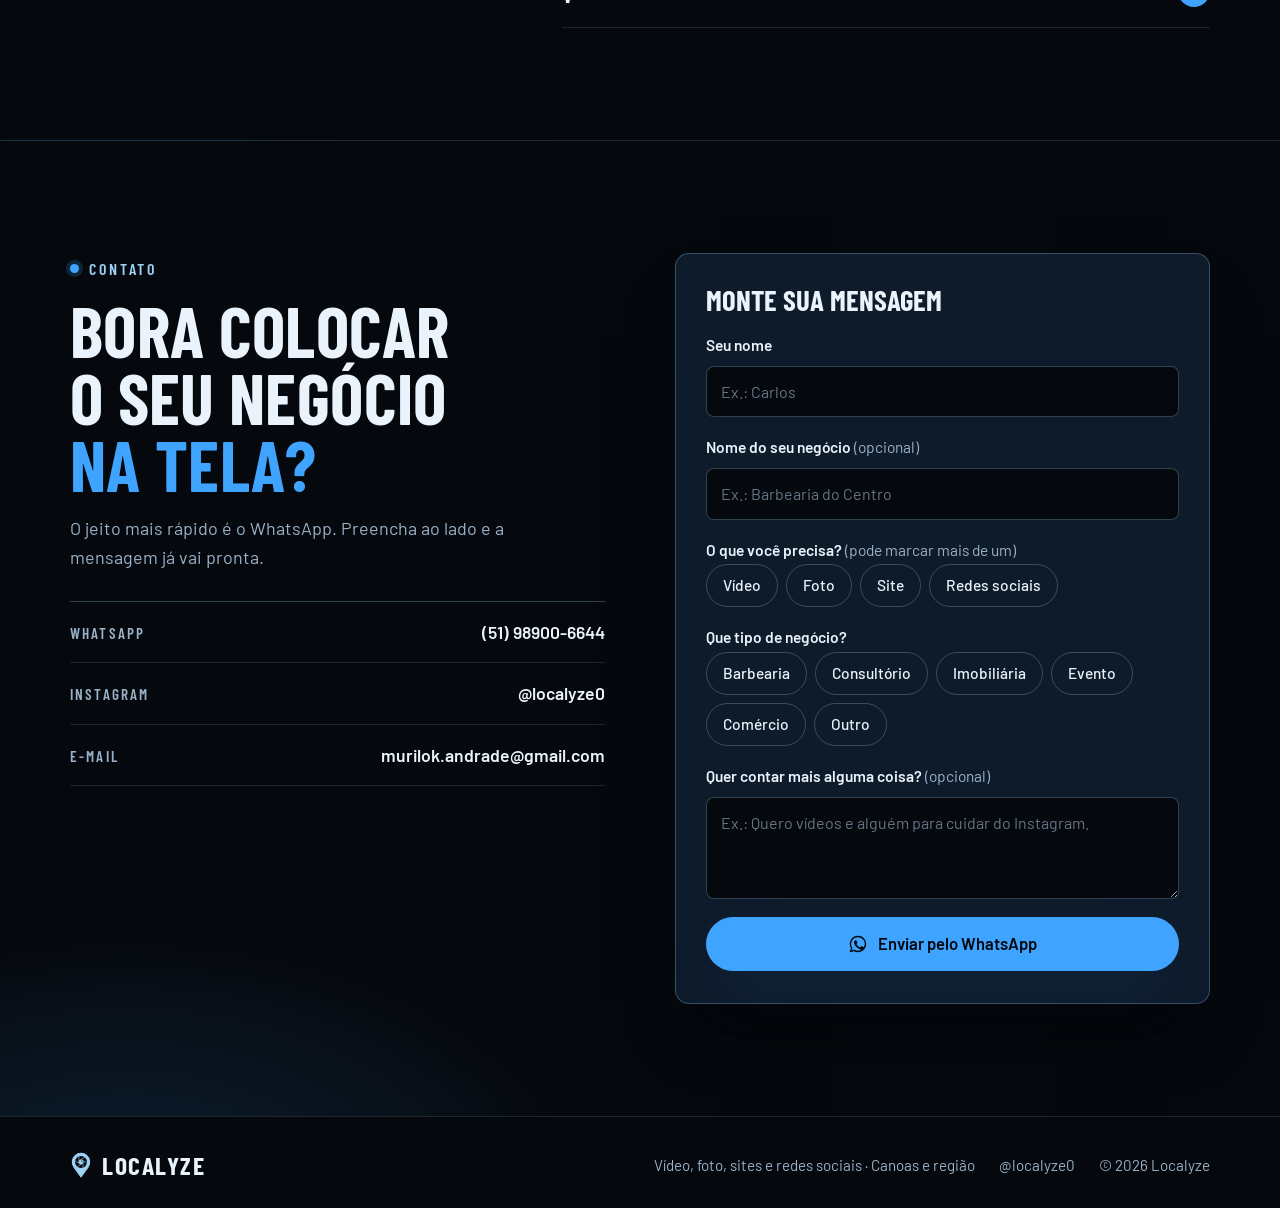
==== commit 5f557b70: "Novo site da Localyze como equipe (Murilo Andrade e Leonardo Luz) - Serviços: vídeo, foto, sites e g" ====
--- a/index.html
+++ b/index.html
@@ -3,19 +3,19 @@
 <head>
 <meta charset="utf-8">
 <meta name="viewport" content="width=device-width, initial-scale=1, viewport-fit=cover">
-<title>Localyze · Foto e vídeo em Canoas e região</title>
-<meta name="description" content="Vídeo e foto para barbearias, consultórios, imobiliárias e eventos em Canoas e cidades próximas. Valores a combinar, orçamento pelo WhatsApp.">
-<meta name="theme-color" content="#9DD2F6">
-<meta name="color-scheme" content="light dark">
+<title>Localyze · Vídeo, foto, sites e redes sociais em Canoas</title>
+<meta name="description" content="Vídeo, foto, sites e gestão de redes sociais para negócios de Canoas e região. Pacotes sob medida, valores a combinar. Fale com a Localyze pelo WhatsApp.">
+<meta name="theme-color" content="#05080D">
+<meta name="color-scheme" content="dark">
 <link rel="icon" href="img/favicon.svg" type="image/svg+xml">
 <link rel="apple-touch-icon" href="img/apple-touch-icon.png">
 
-<!-- Prévia do link no WhatsApp/Instagram. Quando tiver o endereço final, troque "localyze.pages.dev" abaixo. -->
 <meta property="og:type" content="website">
 <meta property="og:locale" content="pt_BR">
 <meta property="og:site_name" content="Localyze">
-<meta property="og:title" content="Localyze · Foto e vídeo em Canoas e região">
-<meta property="og:description" content="Vídeo e foto para barbearias, consultórios, imobiliárias e eventos. Orçamento pelo WhatsApp.">
+<meta property="og:url" content="https://localyze.pages.dev/">
+<meta property="og:title" content="Localyze · Vídeo, foto, sites e redes sociais">
+<meta property="og:description" content="Seu negócio na tela de quem está perto. Canoas e região.">
 <meta property="og:image" content="https://localyze.pages.dev/img/og.jpg">
 <meta property="og:image:width" content="1200">
 <meta property="og:image:height" content="630">
@@ -23,17 +23,7 @@
 
 <link rel="preload" href="fonts/barlow-condensed-latin-700-normal.woff2" as="font" type="font/woff2" crossorigin>
 <link rel="preload" href="fonts/barlow-latin-400-normal.woff2" as="font" type="font/woff2" crossorigin>
-
-<script>
-  // Aplica o tema salvo antes de desenhar a página (evita piscar).
-  (function () {
-    var d = document.documentElement;
-    d.classList.add('js');
-    try {
-      if (localStorage.getItem('localyze-tema') === 'escuro') d.setAttribute('data-tema', 'escuro');
-    } catch (e) {}
-  })();
-</script>
+<script>document.documentElement.classList.add('js');</script>
 <link rel="stylesheet" href="style.css">
 
 <script type="application/ld+json">
@@ -41,42 +31,51 @@
   "@context": "https://schema.org",
   "@type": "ProfessionalService",
   "name": "Localyze",
-  "description": "Vídeo e foto para negócios em Canoas e região.",
+  "url": "https://localyze.pages.dev/",
+  "description": "Vídeo, foto, sites e gestão de redes sociais para negócios de Canoas e região.",
   "image": "https://localyze.pages.dev/img/og.jpg",
   "telephone": "+55 51 98900-6644",
   "email": "murilok.andrade@gmail.com",
   "areaServed": { "@type": "City", "name": "Canoas" },
-  "sameAs": ["https://www.instagram.com/murilok.andrade"]
+  "sameAs": ["https://www.instagram.com/localyze0"],
+  "founder": [{ "@type": "Person", "name": "Murilo Andrade" }, { "@type": "Person", "name": "Leonardo Luz" }]
 }
 </script>
 </head>
 
 <body>
 <a class="pular" href="#conteudo">Pular para o conteúdo</a>
+
+<!-- símbolo da marca: alfinete de mapa com lente -->
+<svg width="0" height="0" style="position:absolute" aria-hidden="true">
+  <defs>
+    <clipPath id="lente"><circle cx="50" cy="50" r="29"/></clipPath>
+  </defs>
+  <symbol id="simbolo" viewBox="-3 -3 106 130">
+    <path d="M50 122 L15.89 74.50 A42 42 0 1 1 84.11 74.50 Z" fill="currentColor" stroke="currentColor" stroke-width="5" stroke-linejoin="round"/>
+    <circle cx="50" cy="50" r="29" fill="var(--lente, #05080D)"/>
+    <path clip-path="url(#lente)" d="M50 38.5 L78.57 54.99 M59.96 44.25 L59.96 77.24 M59.96 55.75 L31.39 72.24 M50 61.5 L21.43 45.01 M40.04 55.75 L40.04 22.76 M40.04 44.25 L68.61 27.76" fill="none" stroke="currentColor" stroke-width="3"/>
+    <path d="M50 38.5 L59.96 44.25 L59.96 55.75 L50 61.5 L40.04 55.75 L40.04 44.25 Z" fill="currentColor"/>
+    <circle cx="53.6" cy="45.8" r="2.5" fill="var(--lente, #05080D)"/>
+  </symbol>
+  <symbol id="i-zap" viewBox="0 0 24 24"><path fill="currentColor" d="M12.04 2a9.9 9.9 0 0 0-8.5 14.9L2 22l5.25-1.38A9.9 9.9 0 1 0 12.04 2Zm0 1.8a8.1 8.1 0 1 1-4.3 15l-.3-.18-3.1.82.83-3.03-.2-.32A8.1 8.1 0 0 1 12.04 3.8Zm-3 3.6c-.2 0-.52.07-.8.37-.27.3-1.04 1.02-1.04 2.5s1.07 2.9 1.22 3.1c.15.2 2.1 3.2 5.1 4.5 2.5 1.08 3 .87 3.54.82.54-.05 1.74-.71 1.98-1.4.25-.7.25-1.3.17-1.42-.07-.12-.27-.2-.57-.35-.3-.15-1.74-.86-2.01-.96-.27-.1-.47-.15-.67.15-.2.3-.77.96-.94 1.16-.17.2-.35.22-.65.07-.3-.15-1.26-.46-2.4-1.48-.89-.79-1.49-1.76-1.66-2.06-.17-.3-.02-.46.13-.6.13-.14.3-.35.45-.52.15-.18.2-.3.3-.5.1-.2.05-.37-.02-.52-.08-.15-.67-1.62-.92-2.2-.24-.58-.49-.5-.67-.5Z"/></symbol>
+  <symbol id="i-insta" viewBox="0 0 24 24"><rect x="3" y="3" width="18" height="18" rx="5" fill="none" stroke="currentColor" stroke-width="2"/><circle cx="12" cy="12" r="4.2" fill="none" stroke="currentColor" stroke-width="2"/><circle cx="17.4" cy="6.6" r="1.3" fill="currentColor"/></symbol>
+</svg>
 
 <!-- ============ TOPO ============ -->
 <header class="topo" id="topo">
   <div class="wrap topo__in">
     <a class="marca" href="#inicio" aria-label="Localyze, voltar ao início">
-      <svg class="marca__icone" viewBox="0 0 32 32" width="26" height="26" aria-hidden="true"><path d="M3 11V3h8M21 3h8v8M29 21v8h-8M11 29H3v-8" fill="none" stroke="currentColor" stroke-width="3"/><circle cx="16" cy="16" r="4.5" fill="currentColor"/></svg>
+      <svg class="marca__simbolo" width="22" height="27" aria-hidden="true"><use href="#simbolo"/></svg>
       <span>Localyze</span>
     </a>
-
     <nav class="menu" aria-label="Seções do site">
       <a href="#servicos">Serviços</a>
-      <a href="#como">Como funciona</a>
-      <a href="#sobre">Sobre</a>
+      <a href="#pacotes">Pacotes</a>
+      <a href="#equipe">Equipe</a>
       <a href="#duvidas">Dúvidas</a>
     </nav>
-
-    <div class="topo__acoes">
-      <button class="tema" type="button" id="tema" aria-pressed="false">
-        <svg class="tema__lua" viewBox="0 0 24 24" width="18" height="18" aria-hidden="true"><path d="M20 14.5A8.5 8.5 0 0 1 9.5 4a8.5 8.5 0 1 0 10.5 10.5Z" fill="none" stroke="currentColor" stroke-width="2" stroke-linejoin="round"/></svg>
-        <svg class="tema__sol" viewBox="0 0 24 24" width="18" height="18" aria-hidden="true"><circle cx="12" cy="12" r="4.2" fill="none" stroke="currentColor" stroke-width="2"/><path d="M12 2.5v2.6M12 18.9v2.6M2.5 12h2.6M18.9 12h2.6M5.3 5.3l1.8 1.8M16.9 16.9l1.8 1.8M5.3 18.7l1.8-1.8M16.9 7.1l1.8-1.8" stroke="currentColor" stroke-width="2" stroke-linecap="round"/></svg>
-        <span class="tema__txt">Escuro</span>
-      </button>
-      <a class="topo__zap" href="#contato">Contato</a>
-    </div>
+    <a class="topo__cta" href="#contato">Pedir orçamento</a>
   </div>
 </header>
 
@@ -84,51 +83,50 @@
 
   <!-- ============ ABERTURA ============ -->
   <section class="hero" id="inicio" aria-labelledby="hero-titulo">
-    <div class="wrap">
-      <p class="hero__linha">
-        <span>Foto e vídeo</span>
-        <span>Canoas e região · RS</span>
-      </p>
-
-      <p class="hero__marca" aria-hidden="true">Localyze</p>
-
-      <div class="hero__grade">
-        <div class="hero__texto">
-          <h1 id="hero-titulo">Seu negócio bem filmado e bem fotografado.</h1>
-          <p class="hero__sub">Vídeos e fotos para barbearias, consultórios, imobiliárias e eventos. Eu vou até o seu local, gravo, edito e entrego pronto para postar.</p>
-          <div class="acoes" id="hero-acoes">
-            <a class="botao botao--escuro" data-zap="Olá, Andrade! Vi a apresentação da Localyze e quero um orçamento." href="https://wa.me/5551989006644?text=Ol%C3%A1%2C%20Andrade!%20Vi%20a%20apresenta%C3%A7%C3%A3o%20da%20Localyze%20e%20quero%20um%20or%C3%A7amento." target="_blank" rel="noopener">
-              <svg viewBox="0 0 24 24" width="20" height="20" aria-hidden="true"><use href="#i-zap"/></svg>
-              Pedir orçamento
-            </a>
-            <a class="botao botao--linha" href="#servicos">Ver serviços</a>
-          </div>
-          <p class="hero__preco">Valores a combinar</p>
+    <div class="wrap hero__grade">
+      <div class="hero__texto">
+        <p class="selo"><span class="selo__ponto" aria-hidden="true"></span>Canoas e região · RS</p>
+        <h1 id="hero-titulo">Seu negócio <mark>na tela</mark> de quem está perto.</h1>
+        <p class="hero__sub">Vídeo, foto, site e redes sociais para negócios de Canoas e região. A gente cuida de como o seu negócio aparece, do primeiro vídeo ao post de toda semana.</p>
+        <div class="acoes" id="hero-acoes">
+          <a class="botao botao--azul" data-zap="Olá, Localyze! Vi a apresentação de vocês e quero um orçamento." href="https://wa.me/5551989006644" target="_blank" rel="noopener">
+            <svg width="20" height="20" aria-hidden="true"><use href="#i-zap"/></svg>
+            Pedir orçamento
+          </a>
+          <a class="botao botao--linha" href="#servicos">Ver serviços</a>
         </div>
-
-        <figure class="visor">
-          <div class="visor__quadro">
-            <img src="img/andrade-retrato-960.webp"
-                 srcset="img/andrade-retrato-640.webp 640w, img/andrade-retrato-960.webp 960w, img/andrade-retrato-1280.webp 1280w"
-                 sizes="(min-width: 900px) 420px, (min-width: 600px) 60vw, 90vw"
-                 width="960" height="1440" fetchpriority="high"
-                 alt="Andrade, da Localyze, segurando a câmera e conferindo o visor">
-            <div class="visor__hud" aria-hidden="true">
-              <span class="visor__rec"><i></i>REC <b id="timecode">00:00:00:00</b></span>
-              <span class="visor__bat"><i></i></span>
-              <span class="visor__local">Canoas · RS</span>
-            </div>
-          </div>
+        <ul class="hero__lista" aria-label="O que fazemos">
+          <li>Vídeo</li><li>Foto</li><li>Sites</li><li>Redes sociais</li>
+        </ul>
+      </div>
+
+      <div class="hero__fotos" aria-label="A equipe da Localyze trabalhando">
+        <figure class="quadro quadro--a">
+          <img src="img/andrade-camera-960.webp"
+               srcset="img/andrade-camera-640.webp 640w, img/andrade-camera-960.webp 960w, img/andrade-camera-1400.webp 1400w"
+               sizes="(min-width: 960px) 420px, 80vw" width="960" height="768" fetchpriority="high"
+               alt="Murilo Andrade fotografando durante um evento">
+          <div class="quadro__hud" aria-hidden="true">
+            <span class="hud-rec"><i></i>REC <b id="timecode">00:00:00:00</b></span>
+          </div>
+          <figcaption>Murilo Andrade</figcaption>
         </figure>
-      </div>
-    </div>
-  </section>
-
-  <!-- faixa rolando -->
+        <figure class="quadro quadro--b">
+          <img src="img/leonardo-sites-960.webp"
+               srcset="img/leonardo-sites-640.webp 640w, img/leonardo-sites-960.webp 960w, img/leonardo-sites-1400.webp 1400w"
+               sizes="(min-width: 960px) 400px, 80vw" width="960" height="642" fetchpriority="high"
+               alt="Leonardo Luz trabalhando no computador e no celular">
+          <figcaption>Leonardo Luz</figcaption>
+        </figure>
+      </div>
+    </div>
+  </section>
+
+  <!-- faixa -->
   <div class="faixa" aria-hidden="true">
     <div class="faixa__trilho">
-      <span>Barbearias</span><span>Consultórios</span><span>Imobiliárias</span><span>Eventos</span><span>Fotos de tudo</span><span>Reels e TikTok</span>
-      <span>Barbearias</span><span>Consultórios</span><span>Imobiliárias</span><span>Eventos</span><span>Fotos de tudo</span><span>Reels e TikTok</span>
+      <span>Vídeo</span><span>Foto</span><span>Sites</span><span>Redes sociais</span><span>Campanhas</span><span>Canoas e região</span>
+      <span>Vídeo</span><span>Foto</span><span>Sites</span><span>Redes sociais</span><span>Campanhas</span><span>Canoas e região</span>
     </div>
   </div>
 
@@ -136,169 +134,203 @@
   <section class="secao" id="servicos" aria-labelledby="servicos-titulo">
     <div class="wrap">
       <header class="cab revela">
-        <p class="cena">Cena 01 <span>Serviços</span></p>
-        <h2 id="servicos-titulo">O que eu faço</h2>
-        <p class="cab__intro">Cada negócio pede uma imagem diferente. Esses são os trabalhos que eu mais faço. Se o seu não estiver aqui, me chama mesmo assim.</p>
+        <p class="rotulo">O que fazemos</p>
+        <h2 id="servicos-titulo">Quatro jeitos de fazer <span class="destaque">o seu negócio aparecer</span></h2>
+        <p class="cab__intro">Dá para contratar um serviço só ou juntar tudo num pacote. Atendemos barbearias, consultórios, imobiliárias, eventos e todo tipo de comércio.</p>
       </header>
 
-      <ol class="servicos">
-        <li class="servico revela">
-          <span class="servico__n">01</span>
-          <div class="servico__corpo">
-            <h3>Barbearias</h3>
-            <p>Vídeos curtos do corte, da barba e do ambiente, feitos para Reels e TikTok. Fotos do espaço e da equipe.</p>
-            <ul class="tags"><li>Reels</li><li>TikTok</li><li>Fotos do espaço</li></ul>
-          </div>
-          <a class="servico__link" data-zap="Olá, Andrade! Quero um orçamento de foto/vídeo para a minha barbearia." href="https://wa.me/5551989006644" target="_blank" rel="noopener">Pedir orçamento <span aria-hidden="true">→</span><span class="sr"> para barbearia</span></a>
-        </li>
-        <li class="servico revela">
-          <span class="servico__n">02</span>
-          <div class="servico__corpo">
-            <h3>Consultórios</h3>
-            <p>Vídeo de apresentação do consultório e dos profissionais. Fotos que passam confiança antes da primeira consulta.</p>
-            <ul class="tags"><li>Apresentação</li><li>Retrato da equipe</li><li>Ambiente</li></ul>
-          </div>
-          <a class="servico__link" data-zap="Olá, Andrade! Quero um orçamento de foto/vídeo para o meu consultório." href="https://wa.me/5551989006644" target="_blank" rel="noopener">Pedir orçamento <span aria-hidden="true">→</span><span class="sr"> para consultório</span></a>
-        </li>
-        <li class="servico revela">
-          <span class="servico__n">03</span>
-          <div class="servico__corpo">
-            <h3>Imobiliárias</h3>
-            <p>Fotos e vídeo de imóveis para anúncio e redes sociais, mostrando cada ambiente de um jeito fácil de entender.</p>
-            <ul class="tags"><li>Fotos para anúncio</li><li>Tour em vídeo</li></ul>
-          </div>
-          <a class="servico__link" data-zap="Olá, Andrade! Quero um orçamento de foto/vídeo de imóveis." href="https://wa.me/5551989006644" target="_blank" rel="noopener">Pedir orçamento <span aria-hidden="true">→</span><span class="sr"> para imobiliária</span></a>
-        </li>
-        <li class="servico revela">
-          <span class="servico__n">04</span>
-          <div class="servico__corpo">
-            <h3>Eventos</h3>
-            <p>Cobertura em foto e vídeo de aniversários, inaugurações e eventos de empresa. Da chegada ao último momento.</p>
-            <ul class="tags"><li>Fotos</li><li>Vídeo resumo</li></ul>
-          </div>
-          <a class="servico__link" data-zap="Olá, Andrade! Quero um orçamento de foto/vídeo para um evento." href="https://wa.me/5551989006644" target="_blank" rel="noopener">Pedir orçamento <span aria-hidden="true">→</span><span class="sr"> para evento</span></a>
-        </li>
-        <li class="servico revela">
-          <span class="servico__n">05</span>
-          <div class="servico__corpo">
-            <h3>Fotos de tudo</h3>
-            <p>Produto, vitrine, comida, retrato, rua. Se dá para fotografar, vale conversar.</p>
-            <ul class="tags"><li>Produto</li><li>Retrato</li><li>Comércio</li></ul>
-          </div>
-          <a class="servico__link" data-zap="Olá, Andrade! Quero um orçamento de fotos." href="https://wa.me/5551989006644" target="_blank" rel="noopener">Pedir orçamento <span aria-hidden="true">→</span><span class="sr"> de fotos</span></a>
-        </li>
-      </ol>
-
-      <p class="aviso revela"><strong>Valores a combinar.</strong> O preço depende do tipo de trabalho, do tempo de gravação e de quanto material você precisa.</p>
-    </div>
-  </section>
-
-  <!-- ============ COMO FUNCIONA ============ -->
-  <section class="secao secao--filme" id="como" aria-labelledby="como-titulo">
+      <div class="servicos">
+        <article class="servico revela">
+          <div class="servico__topo">
+            <span class="servico__icone" aria-hidden="true">
+              <svg viewBox="0 0 24 24" width="26" height="26"><rect x="2.5" y="6" width="13" height="12" rx="2" fill="none" stroke="currentColor" stroke-width="2"/><path d="M15.5 10.5 21.5 7v10l-6-3.5" fill="none" stroke="currentColor" stroke-width="2" stroke-linejoin="round"/></svg>
+            </span>
+            <h3>Vídeo</h3>
+          </div>
+          <p>Reels, TikTok e vídeos de apresentação. Gravamos no seu local e entregamos editado, pronto para postar.</p>
+          <ul class="itens">
+            <li>Reels e TikTok</li>
+            <li>Vídeo de apresentação do negócio</li>
+            <li>Cobertura de eventos</li>
+            <li>Tour em vídeo de imóveis</li>
+          </ul>
+          <a class="servico__link" data-zap="Olá, Localyze! Quero um orçamento de vídeo." href="https://wa.me/5551989006644" target="_blank" rel="noopener">Orçamento de vídeo <span aria-hidden="true">→</span></a>
+        </article>
+
+        <article class="servico revela">
+          <div class="servico__topo">
+            <span class="servico__icone" aria-hidden="true">
+              <svg viewBox="0 0 24 24" width="26" height="26"><path d="M3 8.5A2.5 2.5 0 0 1 5.5 6h2l1.5-2h6l1.5 2h2A2.5 2.5 0 0 1 21 8.5v9a2.5 2.5 0 0 1-2.5 2.5h-13A2.5 2.5 0 0 1 3 17.5Z" fill="none" stroke="currentColor" stroke-width="2" stroke-linejoin="round"/><circle cx="12" cy="13" r="3.8" fill="none" stroke="currentColor" stroke-width="2"/></svg>
+            </span>
+            <h3>Foto</h3>
+          </div>
+          <p>Fotos do espaço, da equipe, dos produtos e dos eventos. Imagem boa para o Instagram, para o Google e para o site.</p>
+          <ul class="itens">
+            <li>Ambiente e equipe</li>
+            <li>Produto e vitrine</li>
+            <li>Imóveis para anúncio</li>
+            <li>Eventos</li>
+          </ul>
+          <a class="servico__link" data-zap="Olá, Localyze! Quero um orçamento de fotos." href="https://wa.me/5551989006644" target="_blank" rel="noopener">Orçamento de foto <span aria-hidden="true">→</span></a>
+        </article>
+
+        <article class="servico revela">
+          <div class="servico__topo">
+            <span class="servico__icone" aria-hidden="true">
+              <svg viewBox="0 0 24 24" width="26" height="26"><rect x="2.5" y="4" width="19" height="14" rx="2" fill="none" stroke="currentColor" stroke-width="2"/><path d="M8 21h8M12 18v3M9 9.5 7 11l2 1.5M15 9.5l2 1.5-2 1.5" fill="none" stroke="currentColor" stroke-width="2" stroke-linecap="round" stroke-linejoin="round"/></svg>
+            </span>
+            <h3>Sites</h3>
+          </div>
+          <p>Um site para o seu negócio ser encontrado. Abre rápido no celular e mostra o que o cliente precisa saber, com botão direto para o seu WhatsApp.</p>
+          <ul class="itens">
+            <li>Site de apresentação do negócio</li>
+            <li>Serviços, cardápio ou catálogo</li>
+            <li>Botão de WhatsApp e localização</li>
+            <li>Feito para celular</li>
+          </ul>
+          <p class="servico__prova">Este site que você está vendo foi feito por nós.</p>
+          <a class="servico__link" data-zap="Olá, Localyze! Quero um orçamento de site para o meu negócio." href="https://wa.me/5551989006644" target="_blank" rel="noopener">Orçamento de site <span aria-hidden="true">→</span></a>
+        </article>
+
+        <article class="servico servico--destaque revela">
+          <div class="servico__topo">
+            <span class="servico__icone" aria-hidden="true">
+              <svg viewBox="0 0 24 24" width="26" height="26"><use href="#i-insta"/></svg>
+            </span>
+            <h3>Redes sociais</h3>
+            <span class="etiqueta">Mensal ou anual</span>
+          </div>
+          <p>Cuidamos do Instagram do seu negócio. Planejamos, criamos, postamos e mostramos o que deu resultado. Também trazemos ideias de campanha e divulgação.</p>
+          <ul class="itens">
+            <li>Planejamento das postagens</li>
+            <li>Legendas e publicação</li>
+            <li>Ideias de campanhas e divulgação</li>
+            <li>Resposta a mensagens</li>
+            <li>Relatório de resultados</li>
+          </ul>
+          <a class="servico__link" data-zap="Olá, Localyze! Quero saber sobre a gestão de redes sociais." href="https://wa.me/5551989006644" target="_blank" rel="noopener">Quero gestão de redes <span aria-hidden="true">→</span></a>
+        </article>
+      </div>
+    </div>
+  </section>
+
+  <!-- ============ PACOTES ============ -->
+  <section class="secao secao--pacote" id="pacotes" aria-labelledby="pacotes-titulo">
+    <div class="wrap pacote">
+      <div class="pacote__texto revela">
+        <p class="rotulo">Pacotes</p>
+        <h2 id="pacotes-titulo">Tudo junto, <span class="destaque">com uma equipe só</span></h2>
+        <p>Junte os serviços num pacote do jeito que o seu negócio precisa. A gente filma, fotografa, monta o site e cuida das redes, e você fala com as mesmas pessoas do começo ao fim.</p>
+        <p class="pacote__preco"><strong>Valores a combinar.</strong> Montamos a proposta depois de entender o seu negócio.</p>
+        <a class="botao botao--azul" data-zap="Olá, Localyze! Quero montar um pacote para o meu negócio." href="https://wa.me/5551989006644" target="_blank" rel="noopener">
+          <svg width="20" height="20" aria-hidden="true"><use href="#i-zap"/></svg>
+          Montar meu pacote
+        </a>
+      </div>
+
+      <div class="combo revela" aria-hidden="true">
+        <div class="combo__peca">Vídeo</div>
+        <span class="combo__mais">+</span>
+        <div class="combo__peca">Foto</div>
+        <span class="combo__mais">+</span>
+        <div class="combo__peca">Site</div>
+        <span class="combo__mais">+</span>
+        <div class="combo__peca">Redes</div>
+        <span class="combo__igual">=</span>
+        <div class="combo__peca combo__peca--final">
+          <svg width="30" height="37"><use href="#simbolo"/></svg>
+          Seu negócio aparecendo
+        </div>
+      </div>
+    </div>
+  </section>
+
+  <!-- ============ COMO TRABALHAMOS ============ -->
+  <section class="secao" id="como" aria-labelledby="como-titulo">
     <div class="wrap">
       <header class="cab revela">
-        <p class="cena">Cena 02 <span>Como funciona</span></p>
-        <h2 id="como-titulo">Do primeiro contato à entrega</h2>
+        <p class="rotulo">Como trabalhamos</p>
+        <h2 id="como-titulo">Do primeiro contato ao resultado</h2>
       </header>
-
       <ol class="passos">
         <li class="revela">
-          <span class="passos__n">1</span>
+          <span class="passos__n">01</span>
           <h3>Conversa</h3>
-          <p>Você me chama no WhatsApp e conta o que precisa. Se quiser, manda exemplos de vídeos que você gosta.</p>
+          <p>Você chama a gente no WhatsApp ou passamos no seu negócio para entender o que você precisa.</p>
         </li>
         <li class="revela">
-          <span class="passos__n">2</span>
-          <h3>Orçamento</h3>
-          <p>Eu passo o valor e a gente combina o que vai ser gravado.</p>
+          <span class="passos__n">02</span>
+          <h3>Proposta</h3>
+          <p>Montamos um pacote sob medida e combinamos o valor.</p>
         </li>
         <li class="revela">
-          <span class="passos__n">3</span>
-          <h3>Gravação</h3>
-          <p>Marcamos dia e horário e eu vou até o seu local com o equipamento.</p>
+          <span class="passos__n">03</span>
+          <h3>Produção</h3>
+          <p>Gravamos, fotografamos, montamos o site e planejamos as postagens.</p>
         </li>
         <li class="revela">
-          <span class="passos__n">4</span>
-          <h3>Entrega</h3>
-          <p>Você recebe o material editado, pronto para usar e postar.</p>
+          <span class="passos__n">04</span>
+          <h3>Entrega e acompanhamento</h3>
+          <p>Você recebe tudo pronto. Nas redes sociais, seguimos com você todo mês, com relatório.</p>
         </li>
       </ol>
     </div>
   </section>
 
-  <!--
-    ============ TRABALHOS (desligado) ============
-    Quando tiver fotos de clientes liberadas:
-      1. apague a palavra "hidden" da <section> abaixo;
-      2. coloque as imagens na pasta img/ e dentro de .galeria;
-      3. se quiser, adicione <a href="#trabalhos">Trabalhos</a> no menu do topo.
-  -->
-  <section class="secao" id="trabalhos" aria-labelledby="trabalhos-titulo" hidden>
-    <div class="wrap">
-      <header class="cab">
-        <p class="cena">Extra <span>Trabalhos</span></p>
-        <h2 id="trabalhos-titulo">Alguns trabalhos</h2>
-      </header>
-      <div class="galeria">
-        <!-- <img src="img/trabalho-01.webp" alt="Descreva a foto aqui" loading="lazy" width="800" height="1000"> -->
-      </div>
-    </div>
-  </section>
-
-  <!-- ============ SOBRE ============ -->
-  <section class="secao" id="sobre" aria-labelledby="sobre-titulo">
-    <div class="wrap sobre">
-      <figure class="sobre__foto revela">
-        <img src="img/andrade-camera-960.webp"
-             srcset="img/andrade-camera-640.webp 640w, img/andrade-camera-960.webp 960w, img/andrade-camera-1400.webp 1400w"
-             sizes="(min-width: 900px) 540px, 90vw"
-             width="960" height="768" loading="lazy" decoding="async"
-             alt="Andrade de costas, fotografando durante um evento">
-      </figure>
-
-      <div class="sobre__texto revela">
-        <p class="cena">Cena 03 <span>Sobre</span></p>
-        <h2 id="sobre-titulo">Prazer, Andrade.</h2>
-        <p>Me chamo Murilo Andrade, mas quase todo mundo me chama de Andrade. Faço vídeo e foto para negócios de Canoas e das cidades vizinhas.</p>
-        <p>Meu trabalho é ir até o seu local, entender o que o seu negócio tem de melhor e mostrar isso na câmera. Pode ser um visual mais cinematográfico, com clima de filme, ou algo leve e natural. Depende da ocasião, e a gente decide junto.</p>
-
-        <div class="claquete" aria-label="Ficha da Localyze">
-          <div class="claquete__barra" aria-hidden="true"></div>
-          <dl>
-            <div><dt>Produção</dt><dd>Localyze</dd></div>
-            <div><dt>Câmera</dt><dd>Andrade</dd></div>
-            <div><dt>Local</dt><dd>Canoas · RS</dd></div>
-            <div><dt>Cena</dt><dd>O seu negócio</dd></div>
-          </dl>
-        </div>
-      </div>
+  <!-- ============ EQUIPE ============ -->
+  <section class="secao secao--equipe" id="equipe" aria-labelledby="equipe-titulo">
+    <div class="wrap equipe">
+      <div class="equipe__texto revela">
+        <p class="rotulo">Equipe</p>
+        <h2 id="equipe-titulo">Quem faz a <span class="destaque">Localyze</span></h2>
+        <p>Somos o Murilo Andrade, o Andrade, e o Leonardo Luz. Ficamos por Canoas e atendemos negócios da cidade e das cidades vizinhas, indo até você sempre que precisar.</p>
+        <p>Trabalhamos juntos em tudo: cada vídeo, foto, site e post passa pelos dois. Assim o seu negócio tem uma imagem só, igual em todo lugar onde aparece.</p>
+      </div>
+
+      <ul class="nomes revela">
+        <li>
+          <span class="nomes__inicial" aria-hidden="true">MA</span>
+          <strong>Murilo Andrade</strong>
+        </li>
+        <li>
+          <span class="nomes__inicial" aria-hidden="true">LL</span>
+          <strong>Leonardo Luz</strong>
+        </li>
+        <li class="nomes__base">
+          <svg width="18" height="22" aria-hidden="true"><use href="#simbolo"/></svg>
+          <span>Base em Canoas · RS</span>
+        </li>
+      </ul>
     </div>
   </section>
 
   <!-- ============ DÚVIDAS ============ -->
-  <section class="secao secao--tom" id="duvidas" aria-labelledby="duvidas-titulo">
+  <section class="secao" id="duvidas" aria-labelledby="duvidas-titulo">
     <div class="wrap duvidas">
       <header class="cab revela">
-        <p class="cena">Cena 04 <span>Dúvidas</span></p>
+        <p class="rotulo">Dúvidas</p>
         <h2 id="duvidas-titulo">Perguntas comuns</h2>
       </header>
-
       <div class="perguntas revela">
         <details>
           <summary>Quanto custa?</summary>
-          <p>Valores a combinar. Depende do tipo de trabalho, do tempo de gravação e de quanto material você precisa. Me chama no WhatsApp que eu passo o orçamento.</p>
+          <p>Valores a combinar. O preço depende dos serviços, do tamanho do trabalho e de quanto material você precisa. Chama a gente no WhatsApp que montamos a proposta.</p>
         </details>
         <details>
-          <summary>Você vai até o meu local?</summary>
-          <p>Sim. Atendo Canoas e cidades próximas. Se você estiver um pouco mais longe, me chama que a gente vê.</p>
+          <summary>Posso contratar só um serviço?</summary>
+          <p>Pode. Dá para fazer só um vídeo, só as fotos, só o site ou só a gestão das redes. E se quiser juntar mais de um, montamos um pacote.</p>
         </details>
         <details>
-          <summary>O vídeo sai pronto para o Instagram?</summary>
-          <p>Sim. Gravo na vertical para Reels, TikTok e Stories, ou na horizontal se for para outro uso.</p>
+          <summary>Como funciona a gestão de redes sociais?</summary>
+          <p>É um plano mensal ou anual. Planejamos as postagens, escrevemos as legendas, publicamos, respondemos mensagens, trazemos ideias de campanha e mostramos os resultados num relatório.</p>
         </details>
         <details>
-          <summary>Que estilo de vídeo e foto você faz?</summary>
-          <p>Depende da ocasião. Pode ser mais cinematográfico ou mais leve e natural. A gente conversa antes e escolhe o que combina com o seu negócio.</p>
+          <summary>Vocês vão até o meu negócio?</summary>
+          <p>Sim. Ficamos por Canoas e atendemos a cidade e as cidades próximas. Se você estiver um pouco mais longe, chama a gente que vemos.</p>
+        </details>
+        <details>
+          <summary>Que estilo de vídeo e foto vocês fazem?</summary>
+          <p>Depende da ocasião. Pode ser mais cinematográfico ou mais leve e natural. Conversamos antes e escolhemos o que combina com o seu negócio.</p>
         </details>
       </div>
     </div>
@@ -308,18 +340,17 @@
   <section class="secao secao--contato" id="contato" aria-labelledby="contato-titulo">
     <div class="wrap contato">
       <div class="contato__intro revela">
-        <p class="cena">Cena 05 <span>Contato</span></p>
-        <h2 id="contato-titulo">Vamos conversar?</h2>
+        <p class="rotulo">Contato</p>
+        <h2 id="contato-titulo">Bora colocar o seu negócio <span class="destaque">na tela?</span></h2>
         <p>O jeito mais rápido é o WhatsApp. Preencha ao lado e a mensagem já vai pronta.</p>
-
         <ul class="canais">
           <li>
             <span>WhatsApp</span>
-            <a data-zap="Olá, Andrade! Vi a apresentação da Localyze e quero um orçamento." href="https://wa.me/5551989006644" target="_blank" rel="noopener">(51) 98900-6644</a>
+            <a data-zap="Olá, Localyze! Vi a apresentação de vocês e quero um orçamento." href="https://wa.me/5551989006644" target="_blank" rel="noopener">(51) 98900-6644</a>
           </li>
           <li>
             <span>Instagram</span>
-            <a href="https://www.instagram.com/murilok.andrade" target="_blank" rel="noopener">@murilok.andrade</a>
+            <a href="https://www.instagram.com/localyze0" target="_blank" rel="noopener">@localyze0</a>
           </li>
           <li>
             <span>E-mail</span>
@@ -328,7 +359,7 @@
         </ul>
       </div>
 
-      <!-- Sem JavaScript, o formulário ainda funciona: envia só o campo "text" para o WhatsApp. -->
+      <!-- Sem JavaScript, o formulário ainda abre o WhatsApp com o campo "text". -->
       <form class="pedido revela" id="pedido" action="https://wa.me/5551989006644" method="get" target="_blank">
         <p class="pedido__titulo">Monte sua mensagem</p>
 
@@ -343,31 +374,34 @@
         </label>
 
         <fieldset class="campo">
-          <legend>Que tipo de negócio?</legend>
-          <div class="chips">
-            <label><input type="radio" name="tipo" value="barbearia"><span>Barbearia</span></label>
-            <label><input type="radio" name="tipo" value="consultório"><span>Consultório</span></label>
-            <label><input type="radio" name="tipo" value="imobiliária"><span>Imobiliária</span></label>
-            <label><input type="radio" name="tipo" value="evento"><span>Evento</span></label>
-            <label><input type="radio" name="tipo" value="outro"><span>Outro</span></label>
-          </div>
-        </fieldset>
-
-        <fieldset class="campo">
-          <legend>O que você precisa?</legend>
+          <legend>O que você precisa? <em>(pode marcar mais de um)</em></legend>
           <div class="chips">
             <label><input type="checkbox" name="precisa" value="vídeo"><span>Vídeo</span></label>
             <label><input type="checkbox" name="precisa" value="foto"><span>Foto</span></label>
+            <label><input type="checkbox" name="precisa" value="site"><span>Site</span></label>
+            <label><input type="checkbox" name="precisa" value="gestão de redes sociais"><span>Redes sociais</span></label>
+          </div>
+        </fieldset>
+
+        <fieldset class="campo">
+          <legend>Que tipo de negócio?</legend>
+          <div class="chips">
+            <label><input type="radio" name="tipo" value="uma barbearia"><span>Barbearia</span></label>
+            <label><input type="radio" name="tipo" value="um consultório"><span>Consultório</span></label>
+            <label><input type="radio" name="tipo" value="uma imobiliária"><span>Imobiliária</span></label>
+            <label><input type="radio" name="tipo" value="um evento"><span>Evento</span></label>
+            <label><input type="radio" name="tipo" value="um comércio"><span>Comércio</span></label>
+            <label><input type="radio" name="tipo" value=""><span>Outro</span></label>
           </div>
         </fieldset>
 
         <label class="campo">
           <span>Quer contar mais alguma coisa? <em>(opcional)</em></span>
-          <textarea name="text" id="p-msg" rows="3" placeholder="Ex.: Quero vídeos para o Instagram da barbearia."></textarea>
+          <textarea name="text" id="p-msg" rows="3" placeholder="Ex.: Quero vídeos e alguém para cuidar do Instagram."></textarea>
         </label>
 
-        <button class="botao botao--escuro botao--largo" type="submit">
-          <svg viewBox="0 0 24 24" width="20" height="20" aria-hidden="true"><use href="#i-zap"/></svg>
+        <button class="botao botao--azul botao--largo" type="submit">
+          <svg width="20" height="20" aria-hidden="true"><use href="#i-zap"/></svg>
           Enviar pelo WhatsApp
         </button>
       </form>
@@ -378,26 +412,24 @@
 <!-- ============ RODAPÉ ============ -->
 <footer class="rodape">
   <div class="wrap rodape__in">
-    <p class="rodape__marca">Localyze</p>
-    <p>Foto e vídeo em Canoas e região</p>
-    <p><a href="https://www.instagram.com/murilok.andrade" target="_blank" rel="noopener">@murilok.andrade</a></p>
+    <a class="marca marca--rodape" href="#inicio" aria-label="Localyze, voltar ao início">
+      <svg class="marca__simbolo" width="22" height="27" aria-hidden="true"><use href="#simbolo"/></svg>
+      <span>Localyze</span>
+    </a>
+    <p>Vídeo, foto, sites e redes sociais · Canoas e região</p>
+    <p><a href="https://www.instagram.com/localyze0" target="_blank" rel="noopener">@localyze0</a></p>
     <p>© <span id="ano">2026</span> Localyze</p>
   </div>
 </footer>
 
 <!-- Botão fixo no celular -->
 <div class="barra" id="barra">
-  <a class="botao botao--azul" data-zap="Olá, Andrade! Vi a apresentação da Localyze e quero um orçamento." href="https://wa.me/5551989006644?text=Ol%C3%A1%2C%20Andrade!%20Vi%20a%20apresenta%C3%A7%C3%A3o%20da%20Localyze%20e%20quero%20um%20or%C3%A7amento." target="_blank" rel="noopener">
-    <svg viewBox="0 0 24 24" width="20" height="20" aria-hidden="true"><use href="#i-zap"/></svg>
+  <a class="botao botao--azul" data-zap="Olá, Localyze! Vi a apresentação de vocês e quero um orçamento." href="https://wa.me/5551989006644" target="_blank" rel="noopener">
+    <svg width="20" height="20" aria-hidden="true"><use href="#i-zap"/></svg>
     Chamar no WhatsApp
   </a>
 </div>
 
-<!-- ícones -->
-<svg width="0" height="0" style="position:absolute" aria-hidden="true">
-  <symbol id="i-zap" viewBox="0 0 24 24"><path fill="currentColor" d="M12.04 2a9.9 9.9 0 0 0-8.5 14.9L2 22l5.25-1.38A9.9 9.9 0 1 0 12.04 2Zm0 1.8a8.1 8.1 0 1 1-4.3 15l-.3-.18-3.1.82.83-3.03-.2-.32A8.1 8.1 0 0 1 12.04 3.8Zm-3 3.6c-.2 0-.52.07-.8.37-.27.3-1.04 1.02-1.04 2.5s1.07 2.9 1.22 3.1c.15.2 2.1 3.2 5.1 4.5 2.5 1.08 3 .87 3.54.82.54-.05 1.74-.71 1.98-1.4.25-.7.25-1.3.17-1.42-.07-.12-.27-.2-.57-.35-.3-.15-1.74-.86-2.01-.96-.27-.1-.47-.15-.67.15-.2.3-.77.96-.94 1.16-.17.2-.35.22-.65.07-.3-.15-1.26-.46-2.4-1.48-.89-.79-1.49-1.76-1.66-2.06-.17-.3-.02-.46.13-.6.13-.14.3-.35.45-.52.15-.18.2-.3.3-.5.1-.2.05-.37-.02-.52-.08-.15-.67-1.62-.92-2.2-.24-.58-.49-.5-.67-.5Z"/></symbol>
-</svg>
-
 <script src="script.js" defer></script>
 </body>
 </html>
--- a/style.css
+++ b/style.css
@@ -1,393 +1,303 @@
 /* =========================================================
    Localyze · estilo
-   Tema claro (azul claro) é o padrão.
-   Tema escuro: <html data-tema="escuro">
+   Escuro (preto + azul-marinho) com azul vivo para destacar.
    ========================================================= */
 
-/* ---------- fontes (SIL OFL, hospedadas aqui) ---------- */
 @font-face{font-family:"Barlow Condensed";font-weight:600;font-style:normal;font-display:swap;src:url("fonts/barlow-condensed-latin-600-normal.woff2") format("woff2")}
 @font-face{font-family:"Barlow Condensed";font-weight:700;font-style:normal;font-display:swap;src:url("fonts/barlow-condensed-latin-700-normal.woff2") format("woff2")}
 @font-face{font-family:"Barlow";font-weight:400;font-style:normal;font-display:swap;src:url("fonts/barlow-latin-400-normal.woff2") format("woff2")}
 @font-face{font-family:"Barlow";font-weight:500;font-style:normal;font-display:swap;src:url("fonts/barlow-latin-500-normal.woff2") format("woff2")}
 @font-face{font-family:"Barlow";font-weight:600;font-style:normal;font-display:swap;src:url("fonts/barlow-latin-600-normal.woff2") format("woff2")}
 
-/* ---------- cores ---------- */
 :root{
-  --azul:#9DD2F6;          /* azul claro da marca */
-  --azul-suave:#CFE8FA;
-  --tinta:#0A1A29;         /* quase preto azulado */
-  --tinta-2:#22384B;
-
-  --fundo:#F3F8FC;
-  --fundo-2:#E2F0FA;
-  --texto:#0A1A29;
-  --texto-2:#45607A;
-  --linha:rgba(10,26,41,.16);
-  --link:#13609C;
-
-  --hero-fundo:var(--azul);
-  --hero-texto:var(--tinta);
-  --hero-marca:var(--tinta);
-  --hero-linha:rgba(10,26,41,.28);
-
-  --filme-fundo:var(--tinta);
-  --filme-texto:#E6F2FB;
-  --filme-texto-2:#A9C3D8;
-
-  --sombra:0 24px 50px -28px rgba(10,26,41,.55);
+  --preto:#05080D;       /* fundo principal */
+  --noite:#09121D;       /* fundo alternado */
+  --marinho:#0E1B2B;     /* cartões */
+  --marinho-2:#152A41;
+  --linha:rgba(157,210,246,.14);
+  --linha-forte:rgba(157,210,246,.28);
+  --texto:#EAF3FB;
+  --texto-2:#9AB1C7;
+  --azul:#3FA4FF;        /* destaque */
+  --azul-hover:#66B8FF;
+  --gelo:#9DD2F6;        /* azul claro da marca */
+  --brilho:0 24px 60px -24px rgba(63,164,255,.55);
 
   --f-titulo:"Barlow Condensed","Arial Narrow","Roboto Condensed",Impact,sans-serif;
   --f-texto:"Barlow",system-ui,-apple-system,"Segoe UI",Roboto,Arial,sans-serif;
-  --raio:4px;
-  color-scheme:light;
-}
-:root[data-tema="escuro"]{
-  --fundo:#07121B;
-  --fundo-2:#0D1E2B;
-  --texto:#E6F2FB;
-  --texto-2:#9CB7CC;
-  --linha:rgba(230,242,251,.16);
-  --link:#9DD2F6;
-
-  --hero-fundo:#0B1C2A;
-  --hero-texto:#E6F2FB;
-  --hero-marca:var(--azul);
-  --hero-linha:rgba(157,210,246,.3);
-
-  --filme-fundo:#0D1E2B;
-
-  --sombra:0 24px 50px -28px rgba(0,0,0,.9);
+  --raio:10px;
+  --lente:var(--preto);
   color-scheme:dark;
 }
 
-/* ---------- base ---------- */
 *,*::before,*::after{box-sizing:border-box}
-html{scroll-behavior:smooth;scroll-padding-top:72px;-webkit-text-size-adjust:100%}
-body{
-  margin:0;background:var(--fundo);color:var(--texto);
-  font-family:var(--f-texto);font-size:1.0625rem;line-height:1.6;
-  -webkit-font-smoothing:antialiased;
-  transition:background-color .3s,color .3s;
-}
+html{scroll-behavior:smooth;scroll-padding-top:76px;-webkit-text-size-adjust:100%}
+body{margin:0;background:var(--preto);color:var(--texto);font-family:var(--f-texto);font-size:1.0625rem;line-height:1.6;-webkit-font-smoothing:antialiased}
 img,svg{display:block;max-width:100%}
 img{height:auto}
 a{color:inherit}
-h1,h2,h3,p,ol,ul,dl,dd,figure,fieldset{margin:0}
+h1,h2,h3,p,ol,ul,figure,fieldset{margin:0}
 ol,ul{padding:0;list-style:none}
 fieldset{border:0;padding:0;min-width:0}
 button,input,textarea{font:inherit;color:inherit}
-::selection{background:var(--azul);color:var(--tinta)}
-
-.wrap{width:100%;max-width:1160px;margin:0 auto;padding:0 20px}
-.sr{position:absolute;width:1px;height:1px;overflow:hidden;clip:rect(0 0 0 0);white-space:nowrap}
-
-.pular{position:absolute;left:-9999px;top:10px;z-index:100;background:var(--tinta);color:#fff;padding:10px 16px;border-radius:var(--raio)}
+::selection{background:var(--azul);color:var(--preto)}
+
+.wrap{width:100%;max-width:1180px;margin:0 auto;padding:0 20px}
+.pular{position:absolute;left:-9999px;top:10px;z-index:100;background:var(--azul);color:var(--preto);padding:10px 16px;border-radius:6px}
 .pular:focus{left:10px}
-:focus-visible{outline:3px solid var(--link);outline-offset:3px}
-
-h1,h2,h3{font-family:var(--f-titulo);font-weight:700;text-transform:uppercase;line-height:.95;letter-spacing:.005em}
-h2{font-size:clamp(2.6rem,9vw,4.4rem)}
+:focus-visible{outline:3px solid var(--azul);outline-offset:3px}
+
+h1,h2,h3{font-family:var(--f-titulo);font-weight:700;text-transform:uppercase;line-height:.95;letter-spacing:.005em;text-wrap:balance}
+h2{font-size:clamp(2.5rem,8.6vw,4.4rem)}
+.destaque{color:var(--azul)}
+.rotulo{
+  display:inline-flex;align-items:center;gap:10px;margin-bottom:16px;
+  font-family:var(--f-titulo);font-weight:600;font-size:1rem;letter-spacing:.18em;text-transform:uppercase;color:var(--gelo);
+}
+.rotulo::before{content:"";width:9px;height:9px;border-radius:50%;background:var(--azul);box-shadow:0 0 0 4px rgba(63,164,255,.18)}
+
+/* ---------- marca ---------- */
+.marca{display:inline-flex;align-items:center;gap:10px;text-decoration:none;font-family:var(--f-titulo);font-weight:700;font-size:1.6rem;letter-spacing:.06em;text-transform:uppercase;line-height:1}
+.marca__simbolo{color:var(--gelo);width:22px;height:27px}
 
 /* ---------- topo ---------- */
-.topo{
-  position:sticky;top:0;z-index:30;
-  background:var(--hero-fundo);color:var(--hero-texto);
-  border-bottom:1px solid transparent;
-  transition:border-color .2s,background-color .3s;
-}
-.topo.rolou{border-bottom-color:var(--hero-linha)}
-.topo__in{display:flex;align-items:center;gap:18px;min-height:62px}
-.marca{display:inline-flex;align-items:center;gap:9px;text-decoration:none;font-family:var(--f-titulo);font-weight:700;font-size:1.55rem;letter-spacing:.06em;text-transform:uppercase;line-height:1}
-.menu{display:none;gap:26px;margin-left:auto}
-.menu a{text-decoration:none;font-weight:500;font-size:.98rem;padding:6px 0;background:linear-gradient(currentColor,currentColor) 0 100%/0 2px no-repeat;transition:background-size .2s}
-.menu a:hover{background-size:100% 2px}
-.topo__acoes{display:flex;align-items:center;gap:8px;margin-left:auto}
-.tema{
-  display:inline-flex;align-items:center;gap:7px;height:38px;padding:0 13px;
-  background:transparent;border:1.5px solid var(--hero-linha);border-radius:99px;cursor:pointer;
-  font-size:.9rem;font-weight:500;
-}
-.tema:hover{border-color:currentColor}
-.tema__sol{display:none}
-:root[data-tema="escuro"] .tema__lua{display:none}
-:root[data-tema="escuro"] .tema__sol{display:block}
-.topo__zap{
-  display:none;height:38px;align-items:center;padding:0 16px;border-radius:99px;
-  background:var(--tinta);color:#E6F2FB;text-decoration:none;font-weight:600;font-size:.92rem;
-}
-:root[data-tema="escuro"] .topo__zap{background:var(--azul);color:var(--tinta)}
+.topo{position:sticky;top:0;z-index:30;background:rgba(5,8,13,.92);border-bottom:1px solid transparent;transition:border-color .2s}
+@supports (backdrop-filter:blur(1px)){.topo{background:rgba(5,8,13,.8);backdrop-filter:blur(10px)}}
+.topo.rolou{border-bottom-color:var(--linha)}
+.topo__in{display:flex;align-items:center;gap:20px;min-height:64px}
+.menu{display:none;gap:28px;margin-left:auto}
+.menu a{text-decoration:none;font-weight:500;color:var(--texto-2);padding:6px 0;transition:color .15s}
+.menu a:hover{color:var(--texto)}
+.topo__cta{
+  margin-left:auto;display:inline-flex;align-items:center;height:40px;padding:0 16px;border-radius:99px;
+  background:var(--azul);color:var(--preto);text-decoration:none;font-weight:600;font-size:.95rem;transition:background-color .15s;
+}
+.topo__cta:hover{background:var(--azul-hover)}
 
 /* ---------- botões ---------- */
 .botao{
   display:inline-flex;align-items:center;justify-content:center;gap:10px;
-  min-height:52px;padding:12px 24px;border-radius:var(--raio);border:2px solid transparent;
-  font-weight:600;font-size:1.02rem;line-height:1.2;text-decoration:none;cursor:pointer;
-  transition:transform .15s,background-color .15s,color .15s,border-color .15s;
+  min-height:54px;padding:12px 26px;border-radius:99px;border:2px solid transparent;
+  font-weight:600;font-size:1.04rem;line-height:1.2;text-decoration:none;cursor:pointer;
+  transition:transform .15s,background-color .15s,color .15s,border-color .15s,box-shadow .15s;
 }
 .botao:hover{transform:translateY(-2px)}
 .botao:active{transform:none}
-.botao--escuro{background:var(--tinta);color:#E6F2FB;border-color:var(--tinta)}
-.botao--escuro:hover{background:var(--tinta-2);border-color:var(--tinta-2)}
-.botao--azul{background:var(--azul);color:var(--tinta);border-color:var(--azul)}
-.botao--azul:hover{background:#B5DDF8;border-color:#B5DDF8}
-.botao--linha{border-color:currentColor;background:transparent}
-.botao--linha:hover{background:var(--hero-texto);color:var(--hero-fundo);border-color:var(--hero-texto)}
+.botao--azul{background:var(--azul);color:var(--preto);box-shadow:var(--brilho)}
+.botao--azul:hover{background:var(--azul-hover)}
+.botao--linha{border-color:var(--linha-forte);color:var(--texto)}
+.botao--linha:hover{border-color:var(--texto)}
+.botao--escuro{background:var(--preto);color:var(--texto)}
+.botao--escuro:hover{background:var(--marinho-2)}
 .botao--largo{width:100%}
-:root[data-tema="escuro"] .hero .botao--escuro{background:var(--azul);color:var(--tinta);border-color:var(--azul)}
-:root[data-tema="escuro"] .hero .botao--escuro:hover{background:#B5DDF8;border-color:#B5DDF8}
 
 /* ---------- abertura ---------- */
-.hero{background:var(--hero-fundo);color:var(--hero-texto);padding:6px 0 56px;overflow:hidden;transition:background-color .3s,color .3s}
-.hero__linha{
-  display:flex;justify-content:space-between;gap:12px;padding:10px 0;
-  border-top:1px solid var(--hero-linha);border-bottom:1px solid var(--hero-linha);
-  font-family:var(--f-titulo);font-weight:600;font-size:.95rem;letter-spacing:.16em;text-transform:uppercase;
-}
-.hero__marca{
-  font-family:var(--f-titulo);font-weight:700;text-transform:uppercase;color:var(--hero-marca);
-  font-size:clamp(5rem,25.5vw,19.5rem);line-height:.78;letter-spacing:-.012em;
-  margin:22px 0 26px -.04em;white-space:nowrap;
-}
-.hero__grade{display:grid;gap:40px}
-.hero h1{font-size:clamp(2.3rem,9.4vw,4.2rem);margin-bottom:18px;max-width:16ch;text-wrap:balance}
-.hero__sub{font-size:1.14rem;max-width:32em;margin-bottom:26px;color:var(--hero-texto);opacity:.86}
+.hero{
+  position:relative;padding:40px 0 64px;overflow:hidden;
+  background:
+    radial-gradient(60rem 34rem at 85% -10%,rgba(63,164,255,.20),transparent 60%),
+    var(--preto);
+}
+.hero__grade{display:grid;gap:44px}
+.selo{
+  display:inline-flex;align-items:center;gap:10px;margin-bottom:22px;padding:7px 14px;border:1px solid var(--linha-forte);border-radius:99px;
+  font-family:var(--f-titulo);font-weight:600;font-size:.98rem;letter-spacing:.14em;text-transform:uppercase;color:var(--gelo);
+}
+.selo__ponto{width:8px;height:8px;border-radius:50%;background:#FF4B4B;animation:piscar 1.4s steps(1) infinite}
+.hero h1{font-size:clamp(3rem,13vw,6.4rem);line-height:1;margin-bottom:22px}
+.hero h1 mark{
+  background:var(--azul);color:var(--preto);padding:0 .12em;margin:0 -.02em;
+  -webkit-box-decoration-break:clone;box-decoration-break:clone;
+}
+.hero__sub{font-size:1.16rem;color:var(--texto-2);max-width:33em;margin-bottom:28px}
 .acoes{display:flex;flex-wrap:wrap;gap:12px}
-.hero__preco{
-  margin-top:20px;display:inline-flex;align-items:center;gap:10px;
-  font-family:var(--f-titulo);font-weight:600;font-size:1rem;letter-spacing:.14em;text-transform:uppercase;
-}
-.hero__preco::before{content:"";width:28px;height:2px;background:currentColor}
-
-/* visor da câmera */
-.visor{width:min(100%,430px);margin:0 auto}
-.visor__quadro{position:relative;aspect-ratio:4/5;background:#1b2a36;box-shadow:var(--sombra);overflow:hidden}
-.visor__quadro img{width:100%;height:100%;object-fit:cover;object-position:50% 34%}
-.visor__hud{
-  position:absolute;inset:14px;color:#fff;pointer-events:none;
-  font-family:var(--f-titulo);font-weight:600;font-size:.92rem;letter-spacing:.12em;text-transform:uppercase;
-  text-shadow:0 1px 3px rgba(0,0,0,.55);
-  --c:rgba(255,255,255,.95);--w:2px;--t:24px;
+.hero__lista{display:flex;flex-wrap:wrap;gap:8px 18px;margin-top:30px}
+.hero__lista li{display:inline-flex;align-items:center;gap:8px;font-family:var(--f-titulo);font-weight:600;font-size:1.1rem;letter-spacing:.1em;text-transform:uppercase;color:var(--texto-2)}
+.hero__lista li::before{content:"";width:6px;height:6px;background:var(--azul);transform:rotate(45deg)}
+
+/* fotos da equipe */
+.hero__fotos{position:relative;display:grid;gap:14px}
+.quadro{position:relative;border-radius:var(--raio);overflow:hidden;background:var(--marinho);box-shadow:0 30px 60px -30px rgba(0,0,0,.9)}
+.quadro img{width:100%;height:100%;object-fit:cover}
+.quadro--a{aspect-ratio:5/4}
+.quadro--a img{object-position:40% 40%}
+.quadro--b{aspect-ratio:3/2;outline:2px solid var(--azul);outline-offset:-2px}
+.quadro figcaption{
+  position:absolute;left:12px;bottom:12px;padding:5px 11px;border-radius:99px;background:rgba(5,8,13,.78);
+  font-family:var(--f-titulo);font-weight:600;font-size:.95rem;letter-spacing:.1em;text-transform:uppercase;
+}
+.quadro__hud{position:absolute;inset:12px;pointer-events:none;color:#fff;font-family:var(--f-titulo);font-weight:600;font-size:.92rem;letter-spacing:.12em;text-shadow:0 1px 3px rgba(0,0,0,.6);
+  --c:rgba(255,255,255,.9);--w:2px;--t:20px;
   background:
     linear-gradient(var(--c),var(--c)) top left/var(--t) var(--w) no-repeat,
     linear-gradient(var(--c),var(--c)) top left/var(--w) var(--t) no-repeat,
     linear-gradient(var(--c),var(--c)) top right/var(--t) var(--w) no-repeat,
-    linear-gradient(var(--c),var(--c)) top right/var(--w) var(--t) no-repeat,
-    linear-gradient(var(--c),var(--c)) bottom left/var(--t) var(--w) no-repeat,
-    linear-gradient(var(--c),var(--c)) bottom left/var(--w) var(--t) no-repeat,
-    linear-gradient(var(--c),var(--c)) bottom right/var(--t) var(--w) no-repeat,
-    linear-gradient(var(--c),var(--c)) bottom right/var(--w) var(--t) no-repeat;
-}
-.visor__rec{position:absolute;top:12px;left:14px;display:flex;align-items:center;gap:7px}
-.visor__rec i{width:9px;height:9px;border-radius:50%;background:#FF4B4B;animation:piscar 1.2s steps(1) infinite}
-.visor__rec b{font-weight:600;font-variant-numeric:tabular-nums;letter-spacing:.06em;margin-left:4px}
-.visor__bat{position:absolute;top:14px;right:16px;width:24px;height:12px;border:1.5px solid #fff;border-radius:2px}
-.visor__bat::after{content:"";position:absolute;right:-4px;top:3px;width:2px;height:4px;background:#fff}
-.visor__bat i{position:absolute;inset:1.5px;right:6px;background:#fff}
-.visor__local{position:absolute;bottom:12px;left:14px}
-@keyframes piscar{50%{opacity:.1}}
-
-/* faixa rolando */
-.faixa{background:var(--tinta);color:var(--azul);overflow:hidden;border-block:1px solid rgba(157,210,246,.25)}
-:root[data-tema="escuro"] .faixa{background:var(--azul);color:var(--tinta)}
-.faixa__trilho{display:flex;width:max-content;animation:rolar 38s linear infinite}
-.faixa span{
-  display:flex;align-items:center;gap:26px;padding:13px 0 13px 26px;white-space:nowrap;
-  font-family:var(--f-titulo);font-weight:700;font-size:1.35rem;letter-spacing:.08em;text-transform:uppercase;
-}
-.faixa span::after{content:"";width:8px;height:8px;border-radius:50%;background:currentColor;opacity:.6}
+    linear-gradient(var(--c),var(--c)) top right/var(--w) var(--t) no-repeat;
+}
+.hud-rec{position:absolute;top:10px;left:12px;display:flex;align-items:center;gap:7px;padding:3px 10px;border-radius:99px;background:rgba(5,8,13,.6)}
+.hud-rec i{width:9px;height:9px;border-radius:50%;background:#FF4B4B;animation:piscar 1.2s steps(1) infinite}
+.hud-rec b{font-weight:600;font-variant-numeric:tabular-nums;letter-spacing:.06em;margin-left:4px}
+@keyframes piscar{50%{opacity:.15}}
+
+/* faixa */
+.faixa{background:var(--gelo);color:var(--preto);overflow:hidden}
+.faixa__trilho{display:flex;width:max-content;animation:rolar 34s linear infinite}
+.faixa span{display:flex;align-items:center;gap:28px;padding:14px 0 14px 28px;white-space:nowrap;font-family:var(--f-titulo);font-weight:700;font-size:1.45rem;letter-spacing:.08em;text-transform:uppercase}
+.faixa span::after{content:"";width:9px;height:9px;background:currentColor;transform:rotate(45deg)}
 @keyframes rolar{to{transform:translateX(-50%)}}
 
 /* ---------- seções ---------- */
-.secao{padding:72px 0;transition:background-color .3s}
-.secao--tom{background:var(--fundo-2)}
-.cab{margin-bottom:38px;max-width:44rem}
-.cab__intro{margin-top:16px;color:var(--texto-2);font-size:1.1rem}
-.cena{
-  display:flex;align-items:center;gap:12px;margin-bottom:14px;
-  font-family:var(--f-titulo);font-weight:600;font-size:1rem;letter-spacing:.16em;text-transform:uppercase;color:var(--texto-2);
-}
-.cena span{display:inline-flex;align-items:center;gap:12px;color:var(--texto)}
-.cena span::before{content:"";width:26px;height:2px;background:var(--azul)}
-:root:not([data-tema="escuro"]) .secao:not(.secao--filme):not(.secao--contato) .cena span::before{background:var(--link)}
+.secao{padding:80px 0}
+.cab{margin-bottom:40px;max-width:46rem}
+.cab__intro{margin-top:18px;color:var(--texto-2);font-size:1.12rem}
 
 /* serviços */
-.servicos{border-top:2px solid var(--texto)}
+.servicos{display:grid;gap:16px}
 .servico{
-  position:relative;display:grid;grid-template-columns:44px 1fr;gap:4px 14px;
-  padding:26px 0;border-bottom:1px solid var(--linha);
-}
-.servico__n{font-family:var(--f-titulo);font-weight:600;font-size:1.05rem;letter-spacing:.08em;color:var(--texto-2);padding-top:.45em}
-.servico h3{font-size:clamp(2rem,7.5vw,3rem);margin-bottom:8px;transition:color .2s}
-.servico p{color:var(--texto-2);max-width:34em}
-.tags{display:flex;flex-wrap:wrap;gap:6px;margin-top:14px}
-.tags li{font-size:.84rem;font-weight:500;padding:3px 10px;border:1px solid var(--linha);border-radius:99px;color:var(--texto-2)}
-.servico__link{
-  grid-column:2;justify-self:start;margin-top:14px;
-  display:inline-flex;align-items:center;gap:8px;padding:6px 0;
-  font-weight:600;text-decoration:none;color:var(--link);border-bottom:2px solid currentColor;
-}
-.servico__link span[aria-hidden]{transition:transform .2s}
-.servico__link:hover span[aria-hidden]{transform:translateX(4px)}
-
-.aviso{margin-top:30px;padding:18px 20px;background:var(--fundo-2);border-left:4px solid var(--azul);max-width:44rem;color:var(--texto-2)}
-.aviso strong{color:var(--texto)}
-
-/* como funciona (faixa de filme) */
-.secao--filme{position:relative;background:var(--filme-fundo);color:var(--filme-texto);padding:88px 0}
-.secao--filme::before,.secao--filme::after{
-  content:"";position:absolute;left:0;right:0;height:10px;opacity:.55;
-  background:repeating-linear-gradient(90deg,transparent 0 10px,var(--filme-texto) 10px 24px,transparent 24px 34px);
-}
-.secao--filme::before{top:22px}
-.secao--filme::after{bottom:22px}
-.secao--filme .cena{color:var(--filme-texto-2)}
-.secao--filme .cena span{color:var(--filme-texto)}
-.passos{display:grid;gap:0}
-.passos li{position:relative;display:grid;grid-template-columns:52px 1fr;column-gap:16px;align-content:start;padding:0 0 30px}
-.passos li:not(:last-child)::before{content:"";position:absolute;left:21px;top:46px;bottom:4px;width:2px;background:rgba(157,210,246,.3)}
-.passos__n{
-  grid-row:span 2;width:44px;height:44px;display:grid;place-items:center;border-radius:50%;
-  background:var(--azul);color:var(--tinta);font-family:var(--f-titulo);font-weight:700;font-size:1.5rem;
-}
-.passos h3{font-size:1.9rem;padding-top:6px}
-.passos p{grid-column:2;color:var(--filme-texto-2);margin-top:6px}
-
-/* sobre */
-.sobre{display:grid;gap:36px;align-items:center}
-.sobre__foto{position:relative}
-.sobre__foto img{width:100%;box-shadow:var(--sombra)}
-.sobre__foto::after{content:"";position:absolute;inset:auto -10px -10px auto;width:46%;height:46%;border-right:3px solid var(--azul);border-bottom:3px solid var(--azul);z-index:-1}
-.sobre__texto h2{margin-bottom:20px}
-.sobre__texto > p:not(.cena){color:var(--texto-2);max-width:34em}
-.sobre__texto > p + p{margin-top:14px}
-
-/* claquete */
-.claquete{margin-top:30px;max-width:30rem;border:2px solid var(--texto);border-radius:var(--raio);overflow:hidden}
-.claquete__barra{height:26px;background:repeating-linear-gradient(-60deg,var(--texto) 0 16px,var(--azul) 16px 32px);border-bottom:2px solid var(--texto)}
-.claquete dl{display:grid;grid-template-columns:1fr 1fr}
-.claquete dl > div{padding:10px 14px;border-top:1px solid var(--linha)}
-.claquete dl > div:nth-child(-n+2){border-top:0}
-.claquete dl > div:nth-child(odd){border-right:1px solid var(--linha)}
-.claquete dt{font-family:var(--f-titulo);font-weight:600;font-size:.82rem;letter-spacing:.16em;text-transform:uppercase;color:var(--texto-2)}
-.claquete dd{font-family:var(--f-titulo);font-weight:700;font-size:1.35rem;text-transform:uppercase;line-height:1.15}
+  position:relative;display:flex;flex-direction:column;gap:16px;padding:26px 22px;
+  background:var(--marinho);border:1px solid var(--linha);border-radius:var(--raio);
+  transition:border-color .2s,transform .2s,box-shadow .2s;
+}
+.servico:hover{border-color:var(--azul);transform:translateY(-4px);box-shadow:var(--brilho)}
+.servico--destaque{background:linear-gradient(180deg,var(--marinho-2),var(--marinho));border-color:rgba(63,164,255,.5)}
+.servico__topo{display:flex;align-items:center;flex-wrap:wrap;gap:14px}
+.servico__icone{width:50px;height:50px;display:grid;place-items:center;border-radius:12px;background:rgba(63,164,255,.14);color:var(--azul)}
+.servico h3{font-size:2.3rem}
+.etiqueta{margin-left:auto;padding:4px 11px;border-radius:99px;background:var(--azul);color:var(--preto);font-weight:600;font-size:.82rem}
+.servico > p{color:var(--texto-2)}
+.itens{display:grid;gap:8px;padding-top:14px;border-top:1px solid var(--linha)}
+.itens li{position:relative;padding-left:24px}
+.itens li::before{content:"";position:absolute;left:2px;top:.55em;width:11px;height:6px;border-left:2px solid var(--azul);border-bottom:2px solid var(--azul);transform:rotate(-45deg)}
+.servico__prova{padding:10px 14px;border-radius:8px;background:rgba(157,210,246,.08);color:var(--gelo)!important;font-weight:500;font-size:.98rem}
+.servico__link{margin-top:auto;align-self:flex-start;display:inline-flex;gap:8px;padding:6px 0;font-weight:600;color:var(--azul);text-decoration:none;border-bottom:2px solid currentColor}
+.servico__link span{transition:transform .2s}
+.servico__link:hover span{transform:translateX(4px)}
+
+/* pacotes (faixa azul) */
+.secao--pacote{background:var(--azul);color:var(--preto)}
+.secao--pacote .rotulo{color:var(--preto)}
+.secao--pacote .rotulo::before{background:var(--preto);box-shadow:0 0 0 4px rgba(5,8,13,.18)}
+.secao--pacote .destaque{color:var(--texto);-webkit-text-stroke:0;background:var(--preto);padding:0 .12em;-webkit-box-decoration-break:clone;box-decoration-break:clone}
+.secao--pacote :focus-visible{outline-color:var(--preto)}
+.pacote{display:grid;gap:44px;align-items:center}
+.pacote__texto h2{margin-bottom:20px;line-height:1.08}
+.pacote__texto > p{font-size:1.14rem;max-width:32em}
+.pacote__preco{margin:16px 0 28px;padding-left:14px;border-left:4px solid var(--preto)}
+.secao--pacote .botao--azul{background:var(--preto);color:var(--texto);box-shadow:0 20px 40px -20px rgba(5,8,13,.8)}
+.secao--pacote .botao--azul:hover{background:var(--marinho-2)}
+.combo{display:flex;flex-wrap:wrap;align-items:center;gap:10px}
+.combo__peca{
+  padding:12px 18px;border-radius:12px;background:var(--preto);color:var(--texto);
+  font-family:var(--f-titulo);font-weight:700;font-size:1.6rem;text-transform:uppercase;letter-spacing:.03em;
+}
+.combo__mais,.combo__igual{font-family:var(--f-titulo);font-weight:700;font-size:2rem;line-height:1}
+.combo__peca--final{display:flex;align-items:center;gap:12px;width:100%;justify-content:center;padding:18px;line-height:1.05;background:var(--preto);color:var(--gelo);font-size:1.8rem}
+.combo__peca--final svg{color:var(--gelo);flex:none}
+
+/* passos */
+.passos{display:grid;gap:14px;counter-reset:p}
+.passos li{padding:24px 22px;border:1px solid var(--linha);border-radius:var(--raio);background:var(--noite)}
+.passos__n{display:block;margin-bottom:10px;font-family:var(--f-titulo);font-weight:700;font-size:3.4rem;line-height:1;color:transparent;-webkit-text-stroke:1.5px var(--azul)}
+.passos h3{font-size:1.75rem;margin-bottom:8px}
+.passos p{color:var(--texto-2)}
+
+/* equipe */
+.secao--equipe{background:var(--noite);border-block:1px solid var(--linha)}
+.equipe{display:grid;gap:36px;align-items:center}
+.equipe__texto h2{margin-bottom:20px}
+.equipe__texto p:not(.rotulo){color:var(--texto-2);max-width:36em;font-size:1.1rem}
+.equipe__texto p + p{margin-top:14px}
+.nomes{display:grid;gap:12px}
+.nomes li{display:flex;align-items:center;gap:16px;padding:16px 18px;border-radius:var(--raio);background:var(--marinho);border:1px solid var(--linha)}
+.nomes__inicial{width:52px;height:52px;flex:none;display:grid;place-items:center;border-radius:50%;background:var(--azul);color:var(--preto);font-family:var(--f-titulo);font-weight:700;font-size:1.35rem;letter-spacing:.04em}
+.nomes strong{font-family:var(--f-titulo);font-weight:700;font-size:1.8rem;text-transform:uppercase;line-height:1}
+.nomes__base{background:transparent!important;border-style:dashed!important;color:var(--gelo);font-family:var(--f-titulo);font-weight:600;letter-spacing:.12em;text-transform:uppercase}
+.nomes__base svg{color:var(--gelo);margin-left:16px;margin-right:16px}
 
 /* dúvidas */
-.perguntas{border-top:2px solid var(--texto);max-width:52rem}
+.perguntas{border-top:1px solid var(--linha-forte);max-width:52rem}
 .perguntas details{border-bottom:1px solid var(--linha)}
-.perguntas summary{
-  list-style:none;cursor:pointer;display:flex;justify-content:space-between;align-items:center;gap:16px;
-  padding:20px 0;font-family:var(--f-titulo);font-weight:700;font-size:1.55rem;text-transform:uppercase;line-height:1.1;
-}
+.perguntas summary{list-style:none;cursor:pointer;display:flex;justify-content:space-between;align-items:center;gap:16px;padding:20px 0;font-family:var(--f-titulo);font-weight:700;font-size:1.55rem;text-transform:uppercase;line-height:1.1;transition:color .15s}
+.perguntas summary:hover{color:var(--gelo)}
 .perguntas summary::-webkit-details-marker{display:none}
 .perguntas summary::after{
-  content:"";flex:none;width:30px;height:30px;border-radius:50%;
-  background:
-    linear-gradient(var(--tinta),var(--tinta)) center/12px 2px no-repeat,
-    linear-gradient(var(--tinta),var(--tinta)) center/2px 12px no-repeat,
-    var(--azul);
+  content:"";flex:none;width:32px;height:32px;border-radius:50%;
+  background:linear-gradient(var(--preto),var(--preto)) center/12px 2px no-repeat,linear-gradient(var(--preto),var(--preto)) center/2px 12px no-repeat,var(--azul);
   transition:transform .2s;
 }
 .perguntas details[open] summary::after{transform:rotate(45deg)}
-.perguntas details p{padding:0 46px 22px 0;color:var(--texto-2);max-width:40em}
+.perguntas details p{padding:0 48px 22px 0;color:var(--texto-2);max-width:40em}
 
 /* contato */
-.secao--contato{background:var(--azul);color:var(--tinta)}
-.secao--contato .cena{color:var(--tinta-2)}
-.secao--contato .cena span{color:var(--tinta)}
-.secao--contato .cena span::before{background:var(--tinta)}
-.secao--contato :focus-visible{outline-color:var(--tinta)}
+.secao--contato{background:radial-gradient(50rem 30rem at 10% 110%,rgba(63,164,255,.16),transparent 60%),var(--preto);border-top:1px solid var(--linha)}
 .contato{display:grid;gap:44px}
-.contato__intro h2{margin-bottom:14px}
-.contato__intro > p:not(.cena){font-size:1.12rem;max-width:26em}
-.canais{margin-top:30px;border-top:2px solid var(--tinta)}
-.canais li{display:flex;flex-wrap:wrap;justify-content:space-between;align-items:baseline;gap:4px 16px;padding:15px 0;border-bottom:1px solid rgba(10,26,41,.25)}
-.canais span{font-family:var(--f-titulo);font-weight:600;font-size:.95rem;letter-spacing:.14em;text-transform:uppercase;color:var(--tinta-2)}
-.canais a{font-weight:600;font-size:1.08rem;text-decoration:none;overflow-wrap:anywhere}
-.canais a:hover{text-decoration:underline;text-underline-offset:4px}
-
-/* formulário */
-.pedido{background:var(--fundo);color:var(--texto);padding:26px 22px;border-radius:var(--raio);box-shadow:var(--sombra);display:grid;gap:18px}
-.pedido :focus-visible{outline-color:var(--link)}
-.pedido__titulo{font-family:var(--f-titulo);font-weight:700;font-size:1.7rem;text-transform:uppercase;line-height:1}
-.campo{display:grid;gap:7px}
-.campo > span,.campo legend{font-weight:600;font-size:.96rem;padding:0}
+.contato__intro h2{margin-bottom:16px}
+.contato__intro > p:not(.rotulo){color:var(--texto-2);font-size:1.12rem;max-width:28em}
+.canais{margin-top:30px;border-top:1px solid var(--linha-forte)}
+.canais li{display:flex;flex-wrap:wrap;justify-content:space-between;align-items:baseline;gap:4px 16px;padding:16px 0;border-bottom:1px solid var(--linha)}
+.canais span{font-family:var(--f-titulo);font-weight:600;font-size:.95rem;letter-spacing:.14em;text-transform:uppercase;color:var(--texto-2)}
+.canais a{font-weight:600;font-size:1.1rem;text-decoration:none;overflow-wrap:anywhere}
+.canais a:hover{color:var(--azul)}
+
+.pedido{display:grid;gap:18px;padding:26px 22px;border-radius:14px;background:var(--marinho);border:1px solid var(--linha-forte);box-shadow:0 40px 80px -40px rgba(0,0,0,.9)}
+.pedido__titulo{font-family:var(--f-titulo);font-weight:700;font-size:1.8rem;text-transform:uppercase;line-height:1}
+.campo{display:grid;gap:8px}
+.campo > span,.campo legend{font-weight:600;font-size:.97rem;padding:0}
 .campo em{font-style:normal;font-weight:400;color:var(--texto-2)}
-.campo input,.campo textarea{
-  width:100%;padding:12px 14px;border:1.5px solid var(--linha);border-radius:var(--raio);
-  background:var(--fundo-2);font-size:1rem;transition:border-color .15s,background-color .15s;
-}
-.campo textarea{resize:vertical;min-height:88px}
-.campo input:focus,.campo textarea:focus{outline:none;border-color:var(--link);background:var(--fundo)}
-.campo input::placeholder,.campo textarea::placeholder{color:var(--texto-2);opacity:.7}
+.campo input,.campo textarea{width:100%;padding:12px 14px;border:1.5px solid var(--linha-forte);border-radius:8px;background:var(--preto);font-size:1rem;transition:border-color .15s}
+.campo textarea{resize:vertical;min-height:90px}
+.campo input:focus,.campo textarea:focus{outline:none;border-color:var(--azul)}
+.campo input::placeholder,.campo textarea::placeholder{color:var(--texto-2);opacity:.65}
 .chips{display:flex;flex-wrap:wrap;gap:8px;margin-top:2px}
 .chips label{position:relative;cursor:pointer}
 .chips input{position:absolute;opacity:0;width:1px;height:1px}
-.chips span{
-  display:inline-flex;align-items:center;gap:6px;min-height:40px;padding:7px 15px;border-radius:99px;
-  border:1.5px solid var(--linha);font-weight:500;font-size:.96rem;transition:all .15s;
-}
-.chips label:hover span{border-color:var(--texto)}
-.chips input:checked + span{background:var(--tinta);color:#E6F2FB;border-color:var(--tinta)}
+.chips span{display:inline-flex;align-items:center;gap:6px;min-height:42px;padding:8px 16px;border-radius:99px;border:1.5px solid var(--linha-forte);font-weight:500;font-size:.97rem;transition:all .15s}
+.chips label:hover span{border-color:var(--gelo)}
+.chips input:checked + span{background:var(--azul);color:var(--preto);border-color:var(--azul)}
 .chips input:checked + span::before{content:"✓";font-weight:700}
-:root[data-tema="escuro"] .chips input:checked + span{background:var(--azul);color:var(--tinta);border-color:var(--azul)}
-.chips input:focus-visible + span{outline:3px solid var(--link);outline-offset:2px}
-:root[data-tema="escuro"] .pedido .botao--escuro{background:var(--azul);color:var(--tinta);border-color:var(--azul)}
-
-/* galeria (seção desligada) */
-.galeria{display:grid;gap:12px;grid-template-columns:repeat(auto-fill,minmax(240px,1fr))}
-.galeria img{width:100%;aspect-ratio:4/5;object-fit:cover}
-
-/* ---------- rodapé ---------- */
-.rodape{background:var(--tinta);color:#A9C3D8;padding:34px 0 30px;font-size:.95rem}
-.rodape__in{display:flex;flex-wrap:wrap;align-items:center;justify-content:space-between;gap:10px 24px}
-.rodape__marca{font-family:var(--f-titulo);font-weight:700;font-size:1.6rem;letter-spacing:.06em;text-transform:uppercase;color:var(--azul);margin-right:auto}
+.chips input:focus-visible + span{outline:3px solid var(--azul);outline-offset:2px}
+
+/* rodapé */
+.rodape{padding:34px 0 30px;border-top:1px solid var(--linha);color:var(--texto-2);font-size:.95rem}
+.rodape__in{display:flex;flex-wrap:wrap;align-items:center;justify-content:space-between;gap:12px 24px}
+.marca--rodape{color:var(--texto);margin-right:auto}
 .rodape a{text-decoration:none}
-.rodape a:hover{color:#fff}
-
-/* ---------- botão fixo no celular ---------- */
-.barra{
-  position:fixed;left:0;right:0;bottom:0;z-index:40;
-  padding:10px 16px calc(12px + env(safe-area-inset-bottom));
-  transform:translateY(130%);transition:transform .3s ease;
-}
+.rodape p a:hover{color:var(--azul)}
+
+/* botão fixo no celular */
+.barra{position:fixed;left:0;right:0;bottom:0;z-index:40;padding:10px 16px calc(12px + env(safe-area-inset-bottom));transform:translateY(130%);transition:transform .3s ease}
 .barra.mostrar{transform:none}
-.barra .botao{width:100%;box-shadow:0 10px 30px -8px rgba(10,26,41,.6)}
-
-/* ---------- entrada suave (só com JS) ---------- */
-.js .revela{opacity:0;transform:translateY(18px);transition:opacity .7s ease,transform .7s ease}
+.barra .botao{width:100%;box-shadow:0 12px 30px -8px rgba(0,0,0,.8)}
+
+/* entrada suave (só com JS) */
+.js .revela{opacity:0;transform:translateY(20px);transition:opacity .7s ease,transform .7s ease}
 .js .revela.entrou{opacity:1;transform:none}
 
 /* ---------- telas maiores ---------- */
-@media (min-width:600px){
-  .servico{grid-template-columns:64px 1fr auto;align-items:start;column-gap:24px}
-  .servico__link{grid-column:3;grid-row:1;margin-top:.6em;white-space:nowrap}
-  .passos{grid-template-columns:1fr 1fr;column-gap:40px}
-  .passos li:nth-child(2)::before{display:none}
+@media (min-width:640px){
+  .hero__fotos{grid-template-columns:1fr 1fr;align-items:end}
+  .servicos{grid-template-columns:1fr 1fr}
+  .servico{padding:30px 28px}
+  .passos{grid-template-columns:1fr 1fr}
   .pedido{padding:32px 30px}
-}
-@media (min-width:900px){
+  .combo__peca--final{width:auto}
+}
+@media (min-width:960px){
   .barra{display:none}
   .menu{display:flex}
-  .topo__acoes{margin-left:12px}
-  .topo__zap{display:inline-flex}
-  .hero{padding-bottom:84px}
-  .hero__grade{grid-template-columns:1.1fr .9fr;align-items:end;gap:64px}
-  .hero__texto{padding-bottom:10px}
-  .visor{margin:0 0 0 auto;width:100%;max-width:440px}
-  .hero__marca{margin-bottom:34px}
-  .secao{padding:110px 0}
-  .secao--filme{padding:120px 0}
-  .servico{grid-template-columns:90px minmax(0,1fr) auto;padding:32px 0;transition:padding .25s}
-  .servico:hover h3{color:var(--link)}
-  .passos{grid-template-columns:repeat(4,1fr);column-gap:30px}
-  .passos li{grid-template-columns:1fr;padding:0}
-  .passos li::before{display:none}
-  .passos li:not(:last-child)::after{content:"";position:absolute;left:58px;right:-14px;top:22px;height:2px;background:rgba(157,210,246,.3)}
-  .passos__n{grid-row:auto;margin-bottom:18px}
-  .passos p{grid-column:1}
-  .sobre{grid-template-columns:1fr 1fr;gap:80px}
+  .topo__cta{margin-left:8px}
+  .hero{padding:70px 0 96px}
+  .hero__grade{grid-template-columns:1.05fr .95fr;align-items:center;gap:56px}
+  .hero__fotos{display:block;height:560px}
+  .quadro--a{position:absolute;top:0;left:0;width:78%}
+  .quadro--b{position:absolute;right:0;bottom:0;width:72%}
+  .secao{padding:112px 0}
+  .servicos{gap:20px}
+  .pacote{grid-template-columns:1.1fr .9fr;gap:70px}
+  .passos{grid-template-columns:repeat(4,1fr)}
+  .equipe{grid-template-columns:1.2fr .8fr;gap:80px}
   .duvidas{display:grid;grid-template-columns:.8fr 1.2fr;gap:60px;align-items:start}
-  .duvidas .cab{margin-bottom:0;position:sticky;top:100px}
+  .duvidas .cab{margin-bottom:0;position:sticky;top:110px}
   .contato{grid-template-columns:1fr 1fr;gap:70px;align-items:start}
 }
 
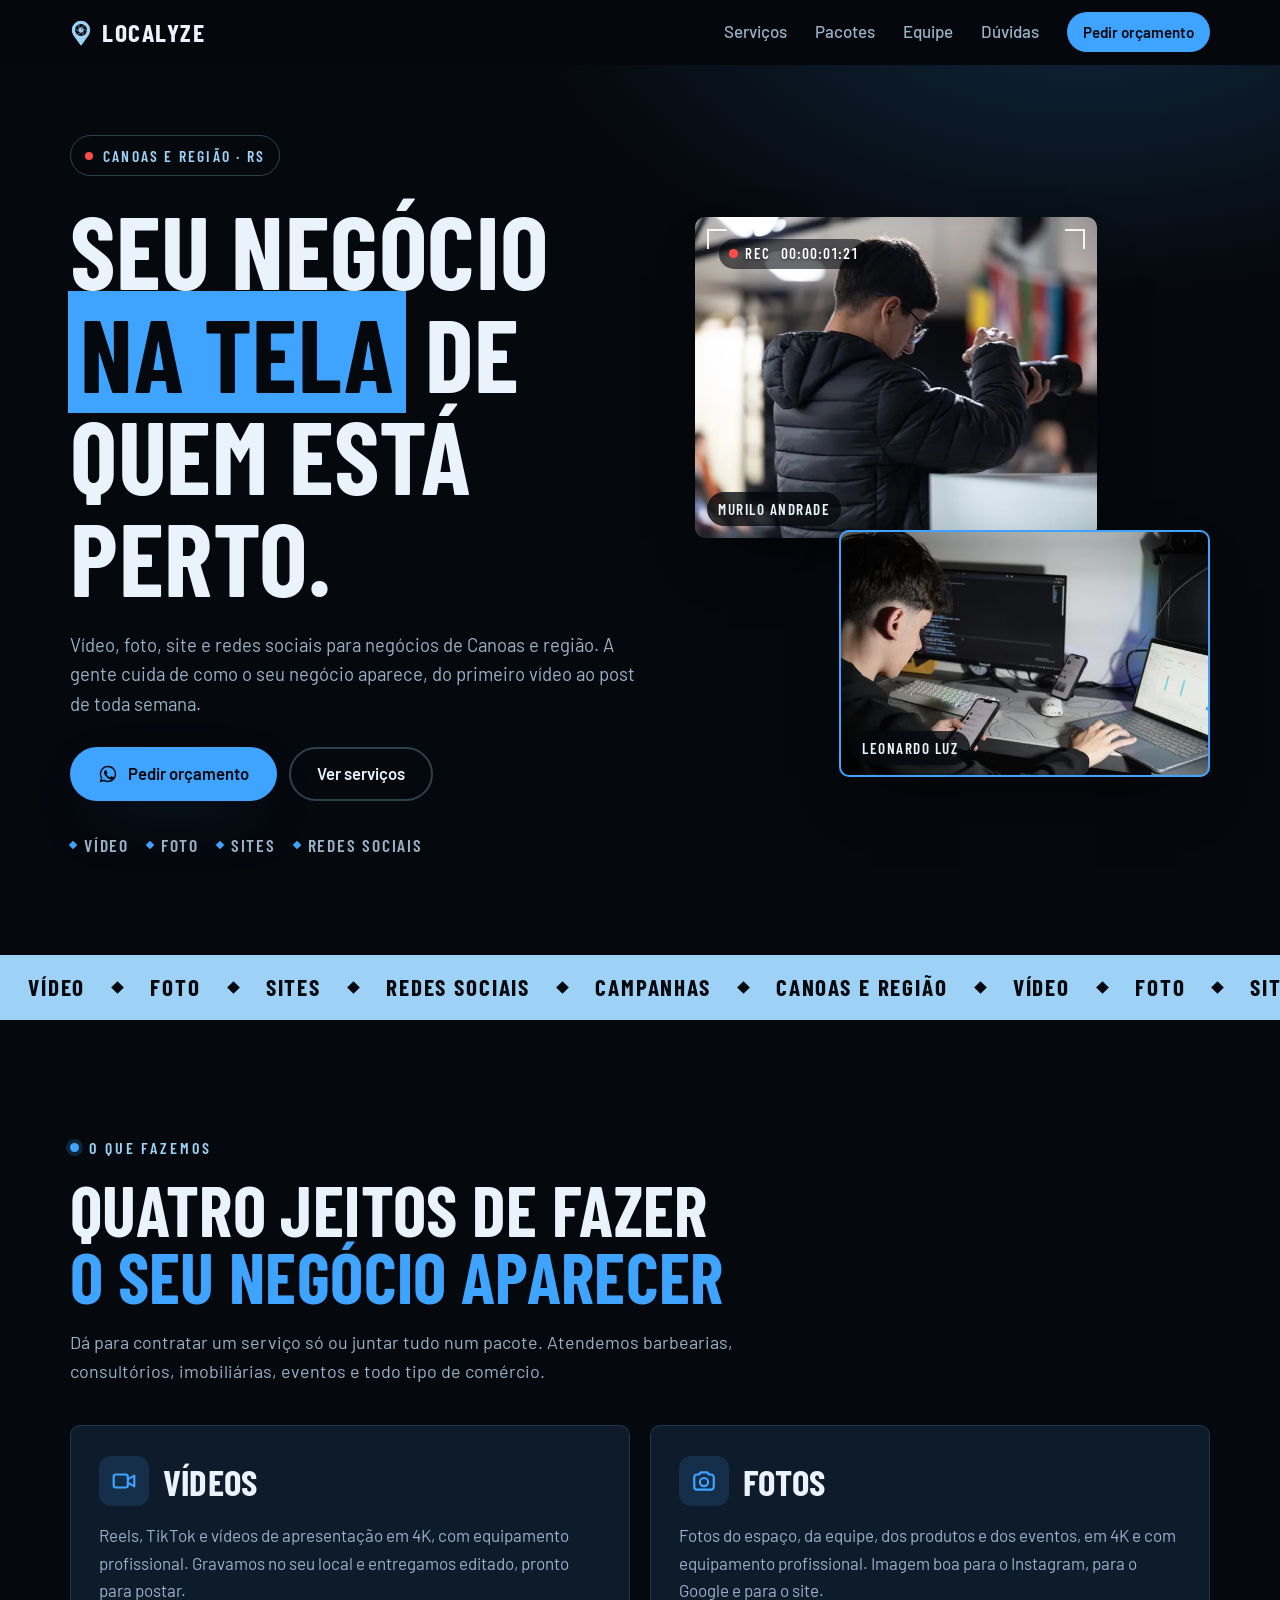
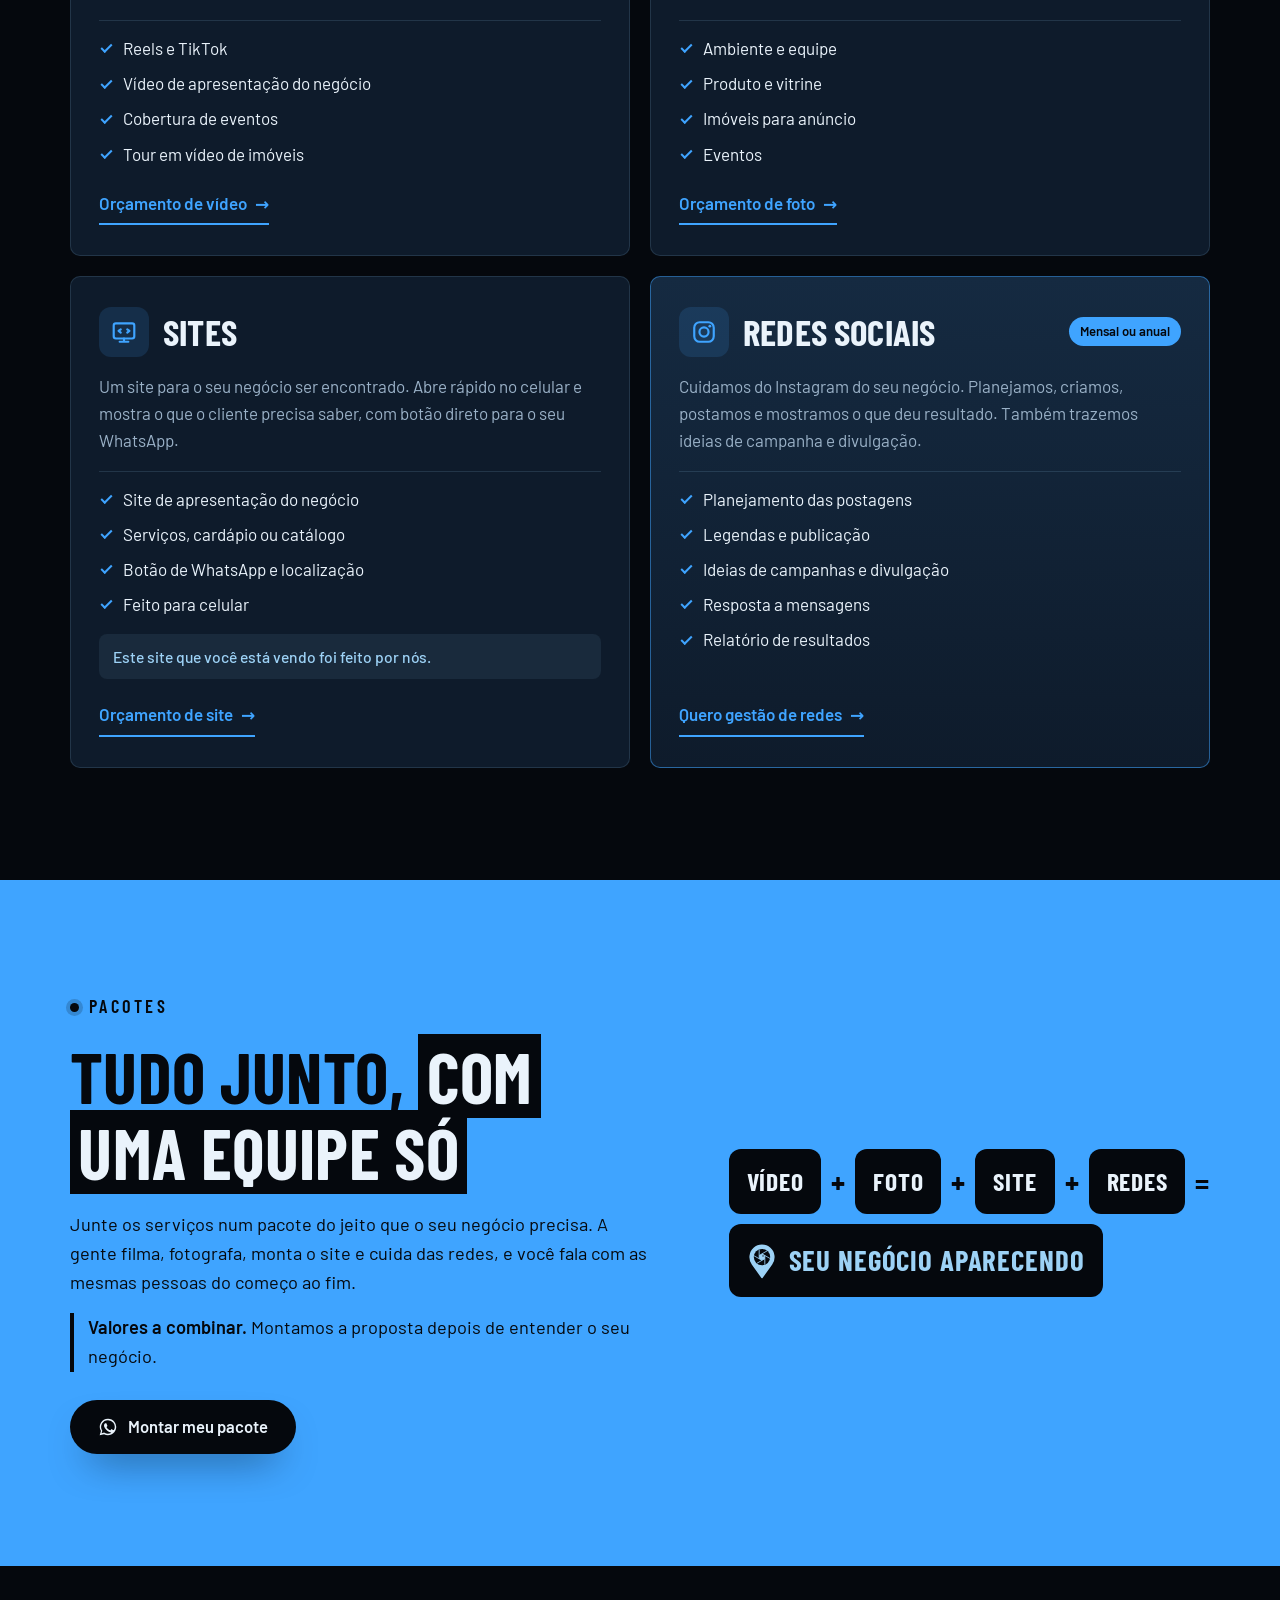
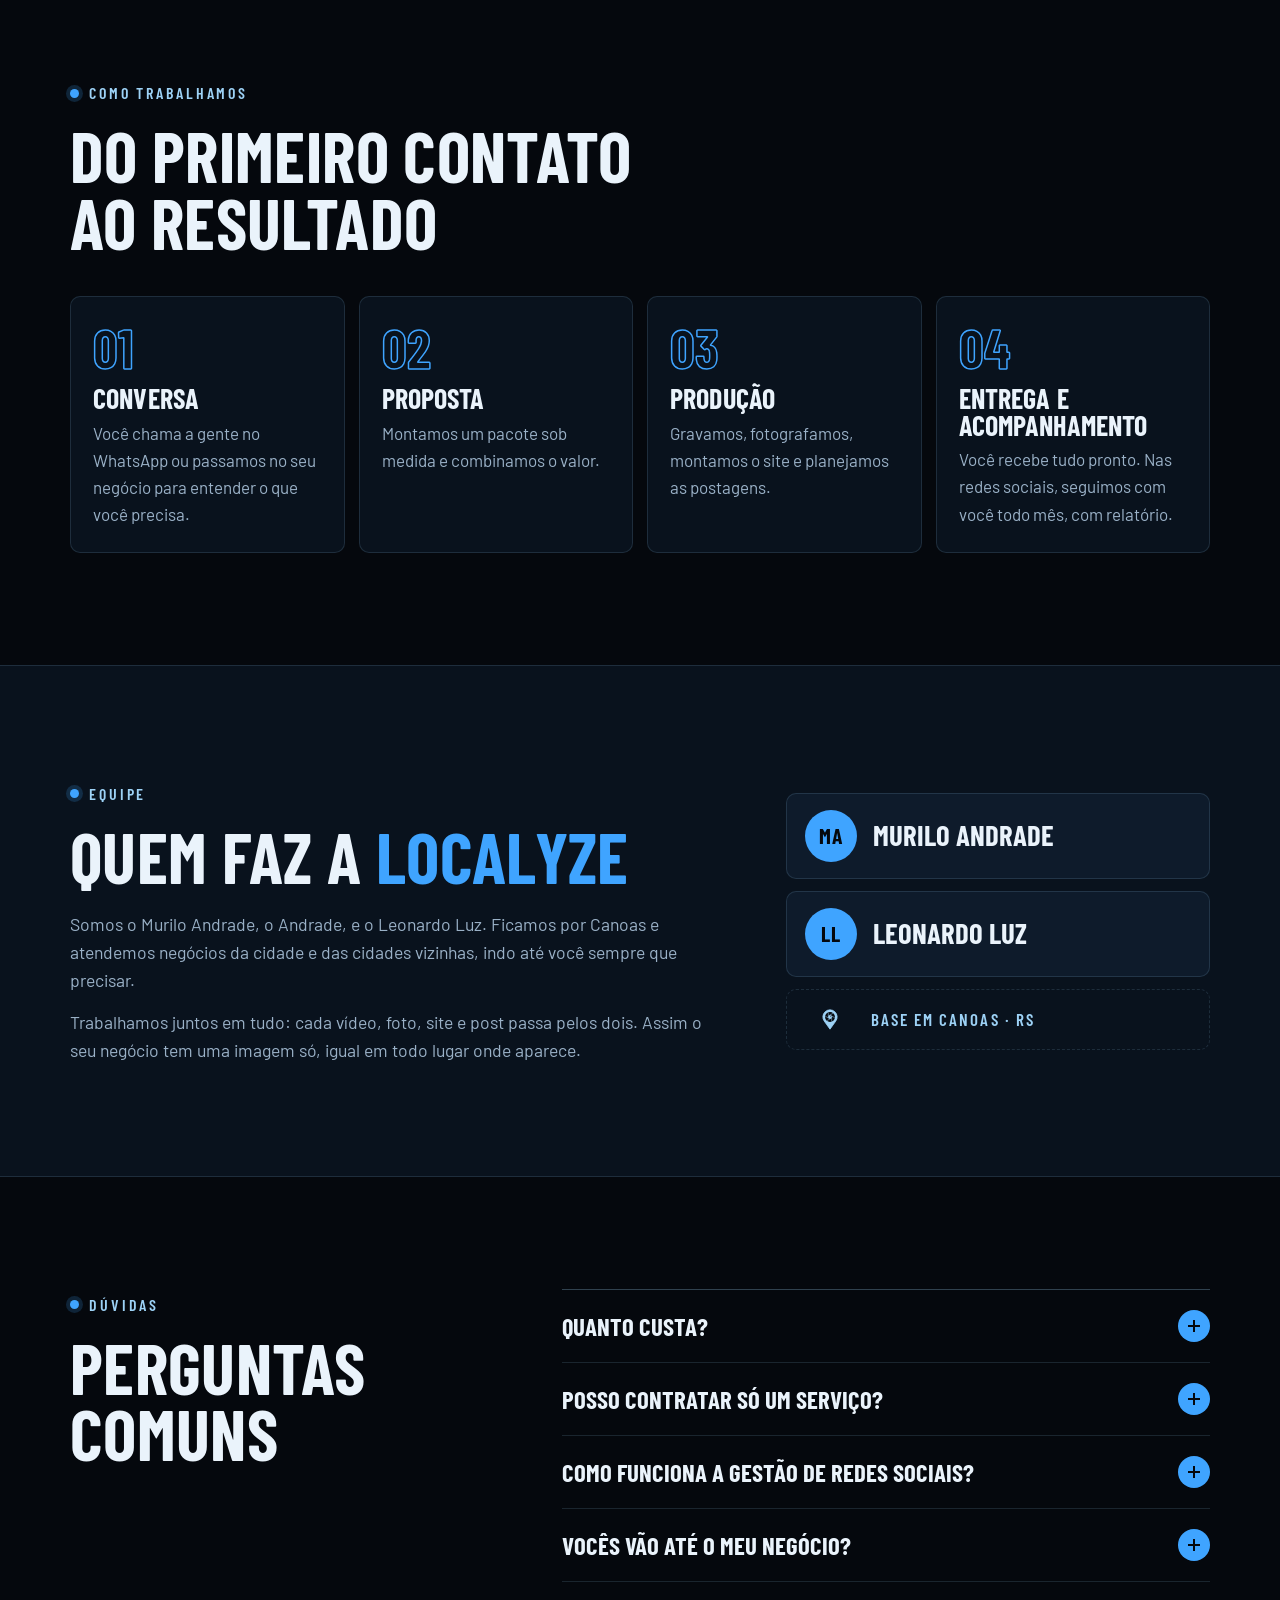
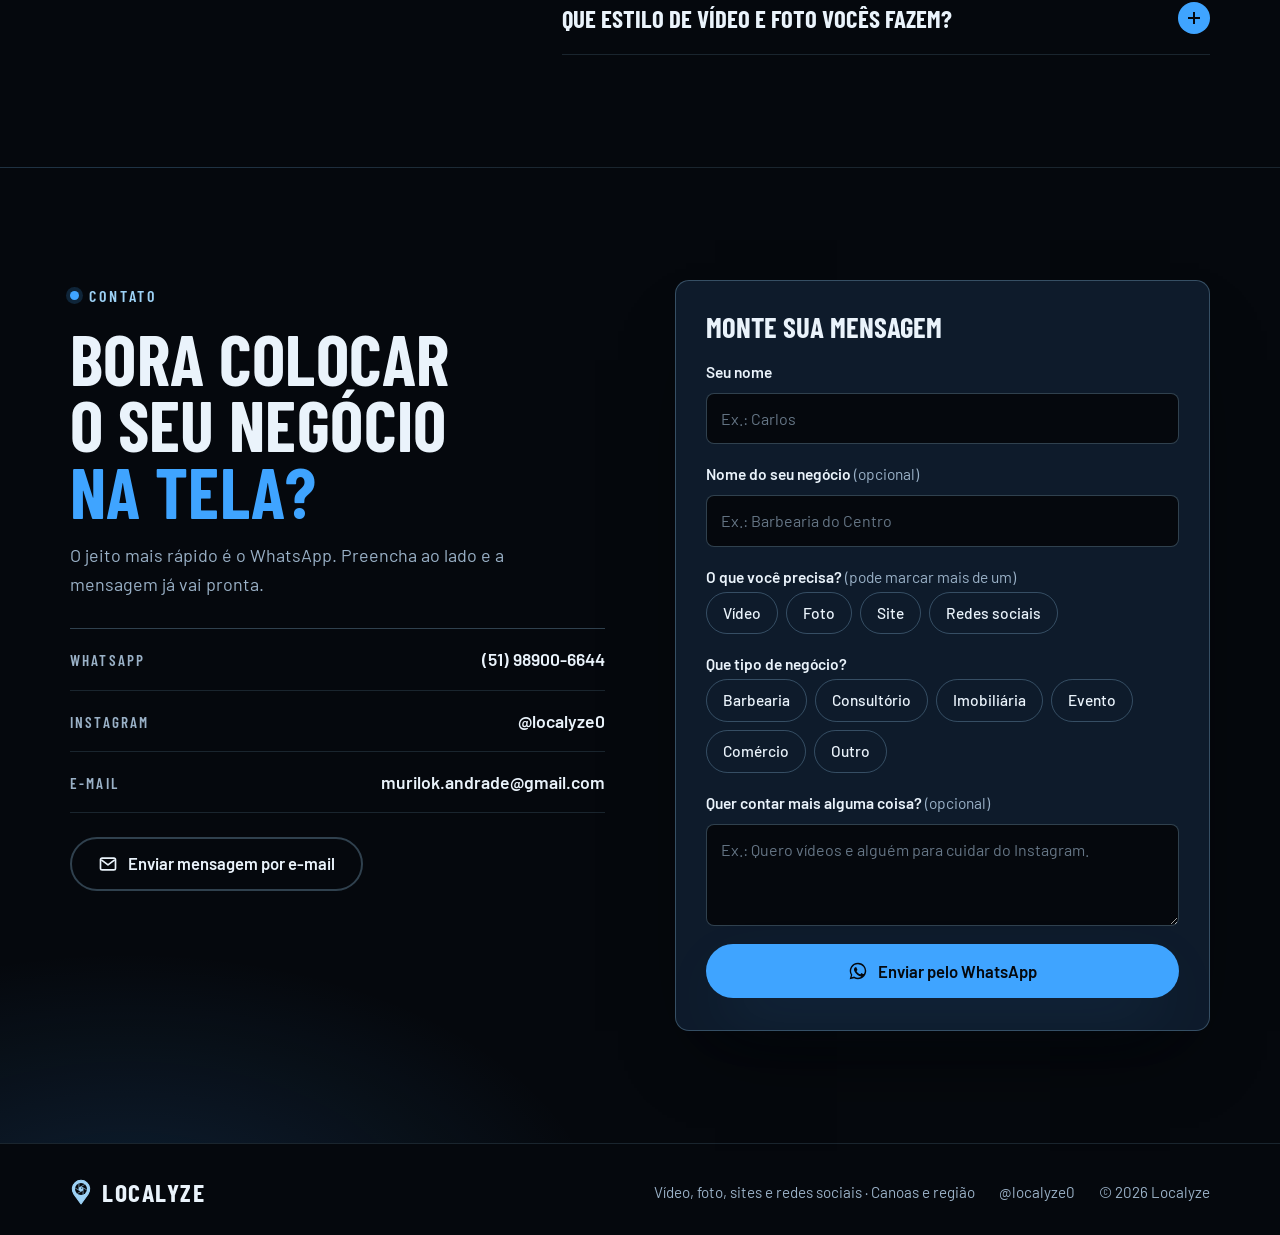
==== commit 1cf900ac: "Vídeos e fotos em 4K e botão de mensagem por e-mail - Títulos dos cartões passam a ser "Vídeos" e "F" ====
--- a/index.html
+++ b/index.html
@@ -145,9 +145,9 @@
             <span class="servico__icone" aria-hidden="true">
               <svg viewBox="0 0 24 24" width="26" height="26"><rect x="2.5" y="6" width="13" height="12" rx="2" fill="none" stroke="currentColor" stroke-width="2"/><path d="M15.5 10.5 21.5 7v10l-6-3.5" fill="none" stroke="currentColor" stroke-width="2" stroke-linejoin="round"/></svg>
             </span>
-            <h3>Vídeo</h3>
-          </div>
-          <p>Reels, TikTok e vídeos de apresentação. Gravamos no seu local e entregamos editado, pronto para postar.</p>
+            <h3>Vídeos</h3>
+          </div>
+          <p>Reels, TikTok e vídeos de apresentação em 4K, com equipamento profissional. Gravamos no seu local e entregamos editado, pronto para postar.</p>
           <ul class="itens">
             <li>Reels e TikTok</li>
             <li>Vídeo de apresentação do negócio</li>
@@ -162,9 +162,9 @@
             <span class="servico__icone" aria-hidden="true">
               <svg viewBox="0 0 24 24" width="26" height="26"><path d="M3 8.5A2.5 2.5 0 0 1 5.5 6h2l1.5-2h6l1.5 2h2A2.5 2.5 0 0 1 21 8.5v9a2.5 2.5 0 0 1-2.5 2.5h-13A2.5 2.5 0 0 1 3 17.5Z" fill="none" stroke="currentColor" stroke-width="2" stroke-linejoin="round"/><circle cx="12" cy="13" r="3.8" fill="none" stroke="currentColor" stroke-width="2"/></svg>
             </span>
-            <h3>Foto</h3>
-          </div>
-          <p>Fotos do espaço, da equipe, dos produtos e dos eventos. Imagem boa para o Instagram, para o Google e para o site.</p>
+            <h3>Fotos</h3>
+          </div>
+          <p>Fotos do espaço, da equipe, dos produtos e dos eventos, em 4K e com equipamento profissional. Imagem boa para o Instagram, para o Google e para o site.</p>
           <ul class="itens">
             <li>Ambiente e equipe</li>
             <li>Produto e vitrine</li>
@@ -357,6 +357,10 @@
             <a href="mailto:murilok.andrade@gmail.com?subject=Or%C3%A7amento%20Localyze">murilok.andrade@gmail.com</a>
           </li>
         </ul>
+        <a class="botao botao--linha botao--email" href="mailto:murilok.andrade@gmail.com?subject=Or%C3%A7amento%20Localyze&body=Ol%C3%A1%2C%20Localyze%21%20Vi%20a%20apresenta%C3%A7%C3%A3o%20de%20voc%C3%AAs%20e%20quero%20um%20or%C3%A7amento.%0A%0AMeu%20nome%3A%0AMeu%20neg%C3%B3cio%3A%0AO%20que%20preciso%20%28v%C3%ADdeos%2C%20fotos%2C%20site%2C%20redes%20sociais%29%3A%0A">
+          <svg viewBox="0 0 24 24" width="20" height="20" aria-hidden="true"><rect x="3" y="5" width="18" height="14" rx="2" fill="none" stroke="currentColor" stroke-width="2"/><path d="m4 7 8 6 8-6" fill="none" stroke="currentColor" stroke-width="2" stroke-linejoin="round"/></svg>
+          Enviar mensagem por e-mail
+        </a>
       </div>
 
       <!-- Sem JavaScript, o formulário ainda abre o WhatsApp com o campo "text". -->
--- a/style.css
+++ b/style.css
@@ -238,6 +238,7 @@
 .canais span{font-family:var(--f-titulo);font-weight:600;font-size:.95rem;letter-spacing:.14em;text-transform:uppercase;color:var(--texto-2)}
 .canais a{font-weight:600;font-size:1.1rem;text-decoration:none;overflow-wrap:anywhere}
 .canais a:hover{color:var(--azul)}
+.botao--email{margin-top:24px}
 
 .pedido{display:grid;gap:18px;padding:26px 22px;border-radius:14px;background:var(--marinho);border:1px solid var(--linha-forte);box-shadow:0 40px 80px -40px rgba(0,0,0,.9)}
 .pedido__titulo{font-family:var(--f-titulo);font-weight:700;font-size:1.8rem;text-transform:uppercase;line-height:1}
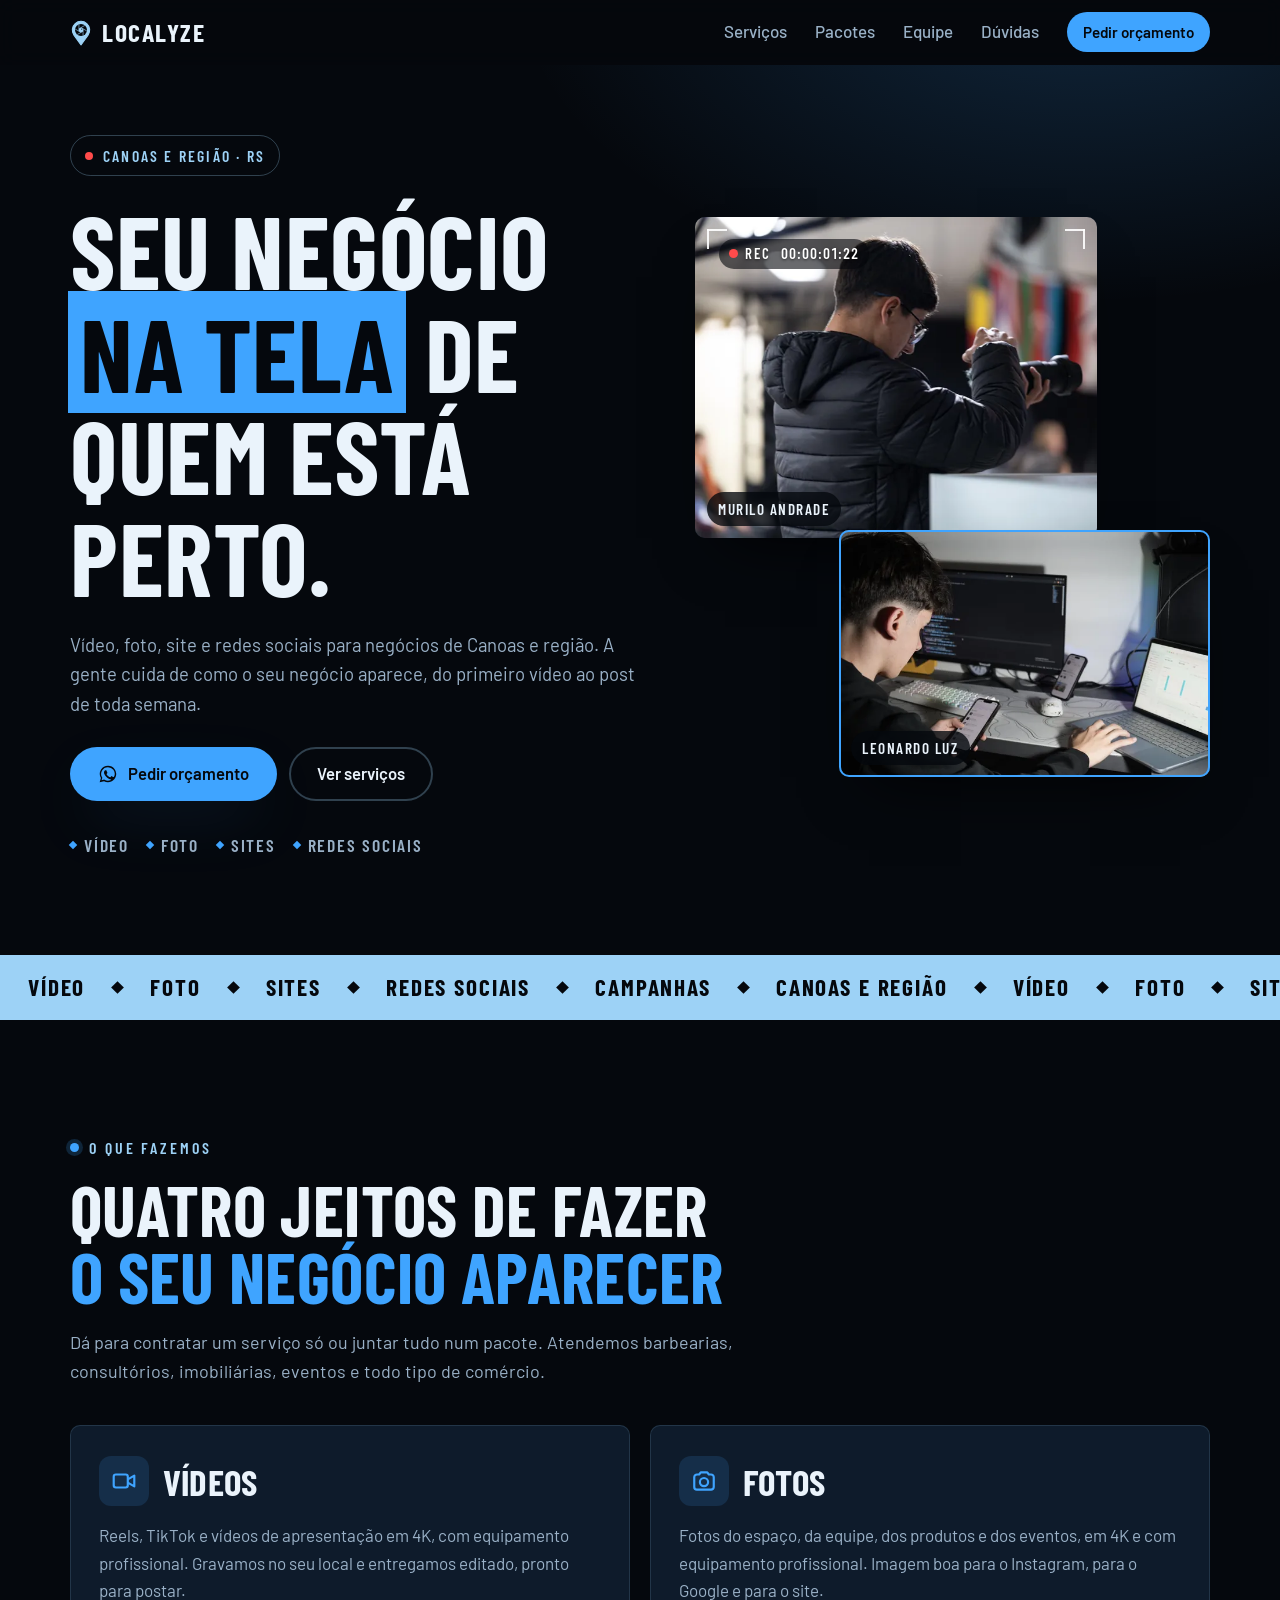
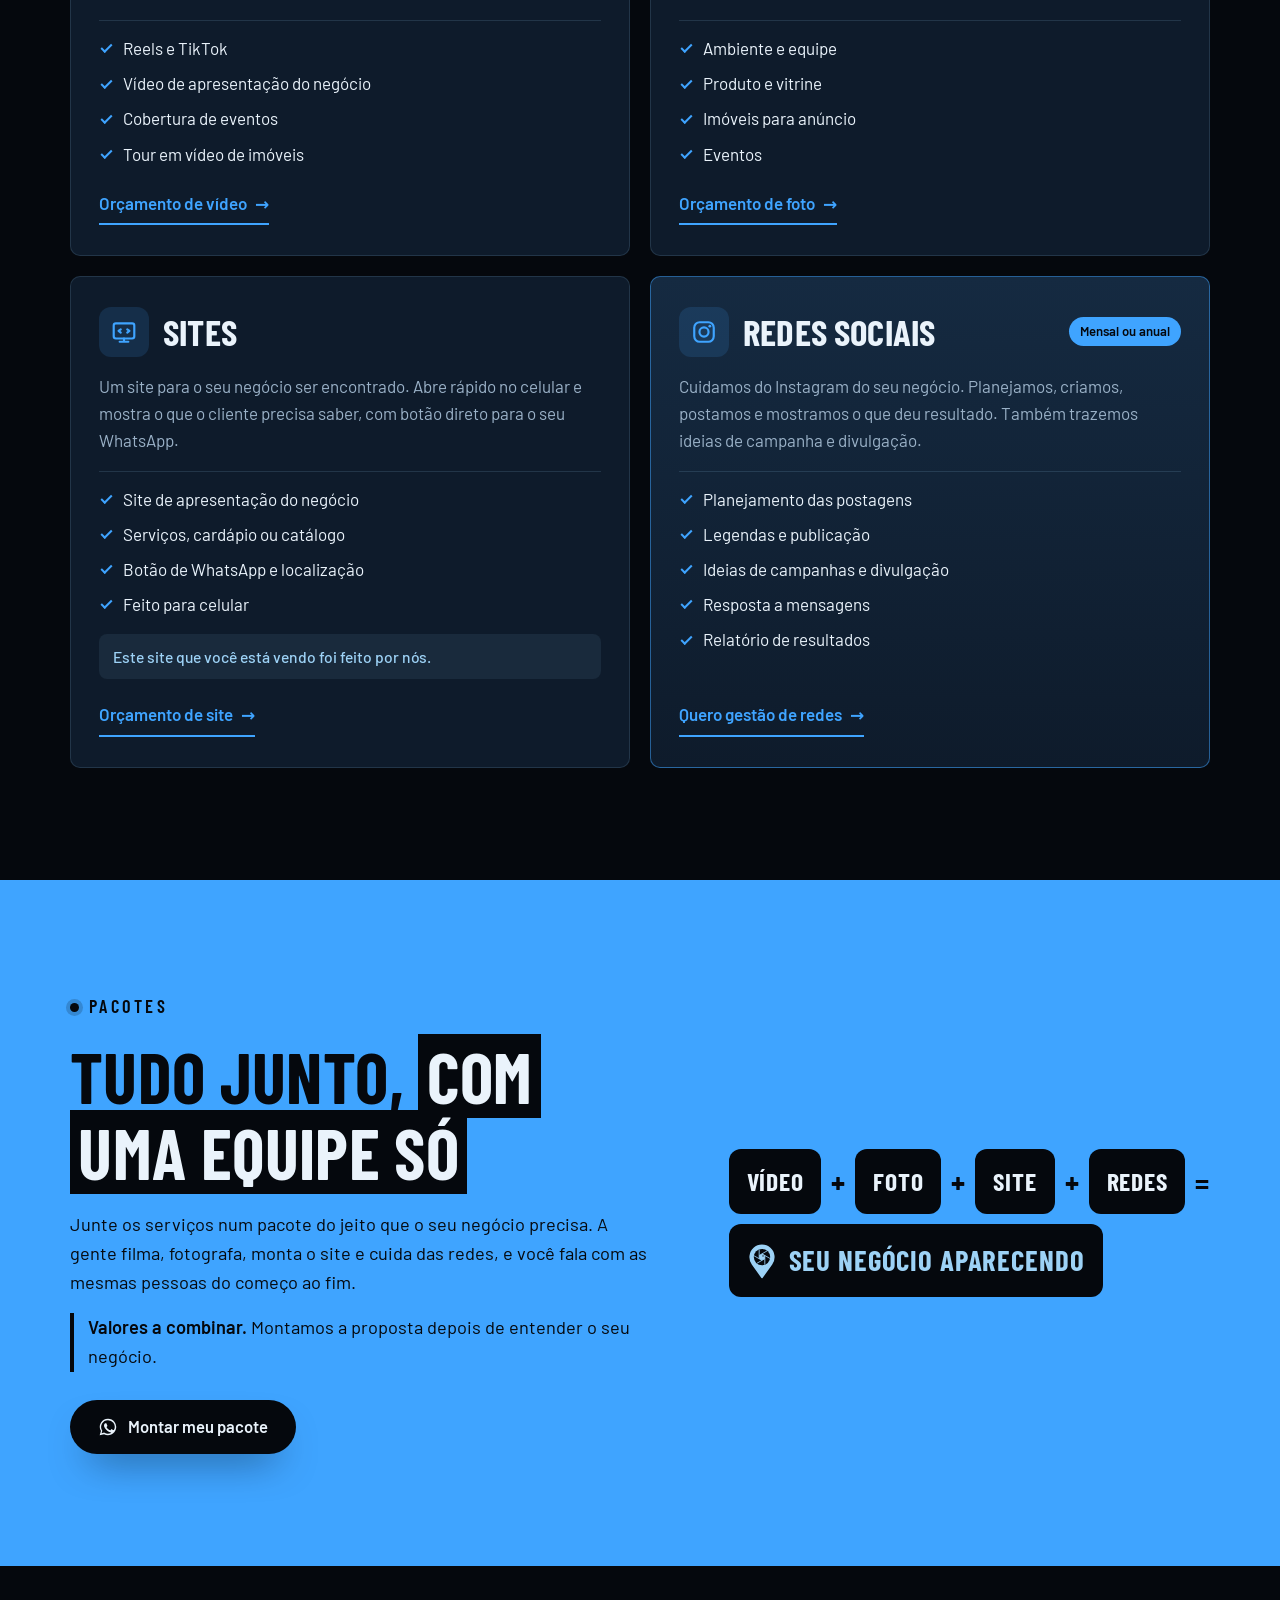
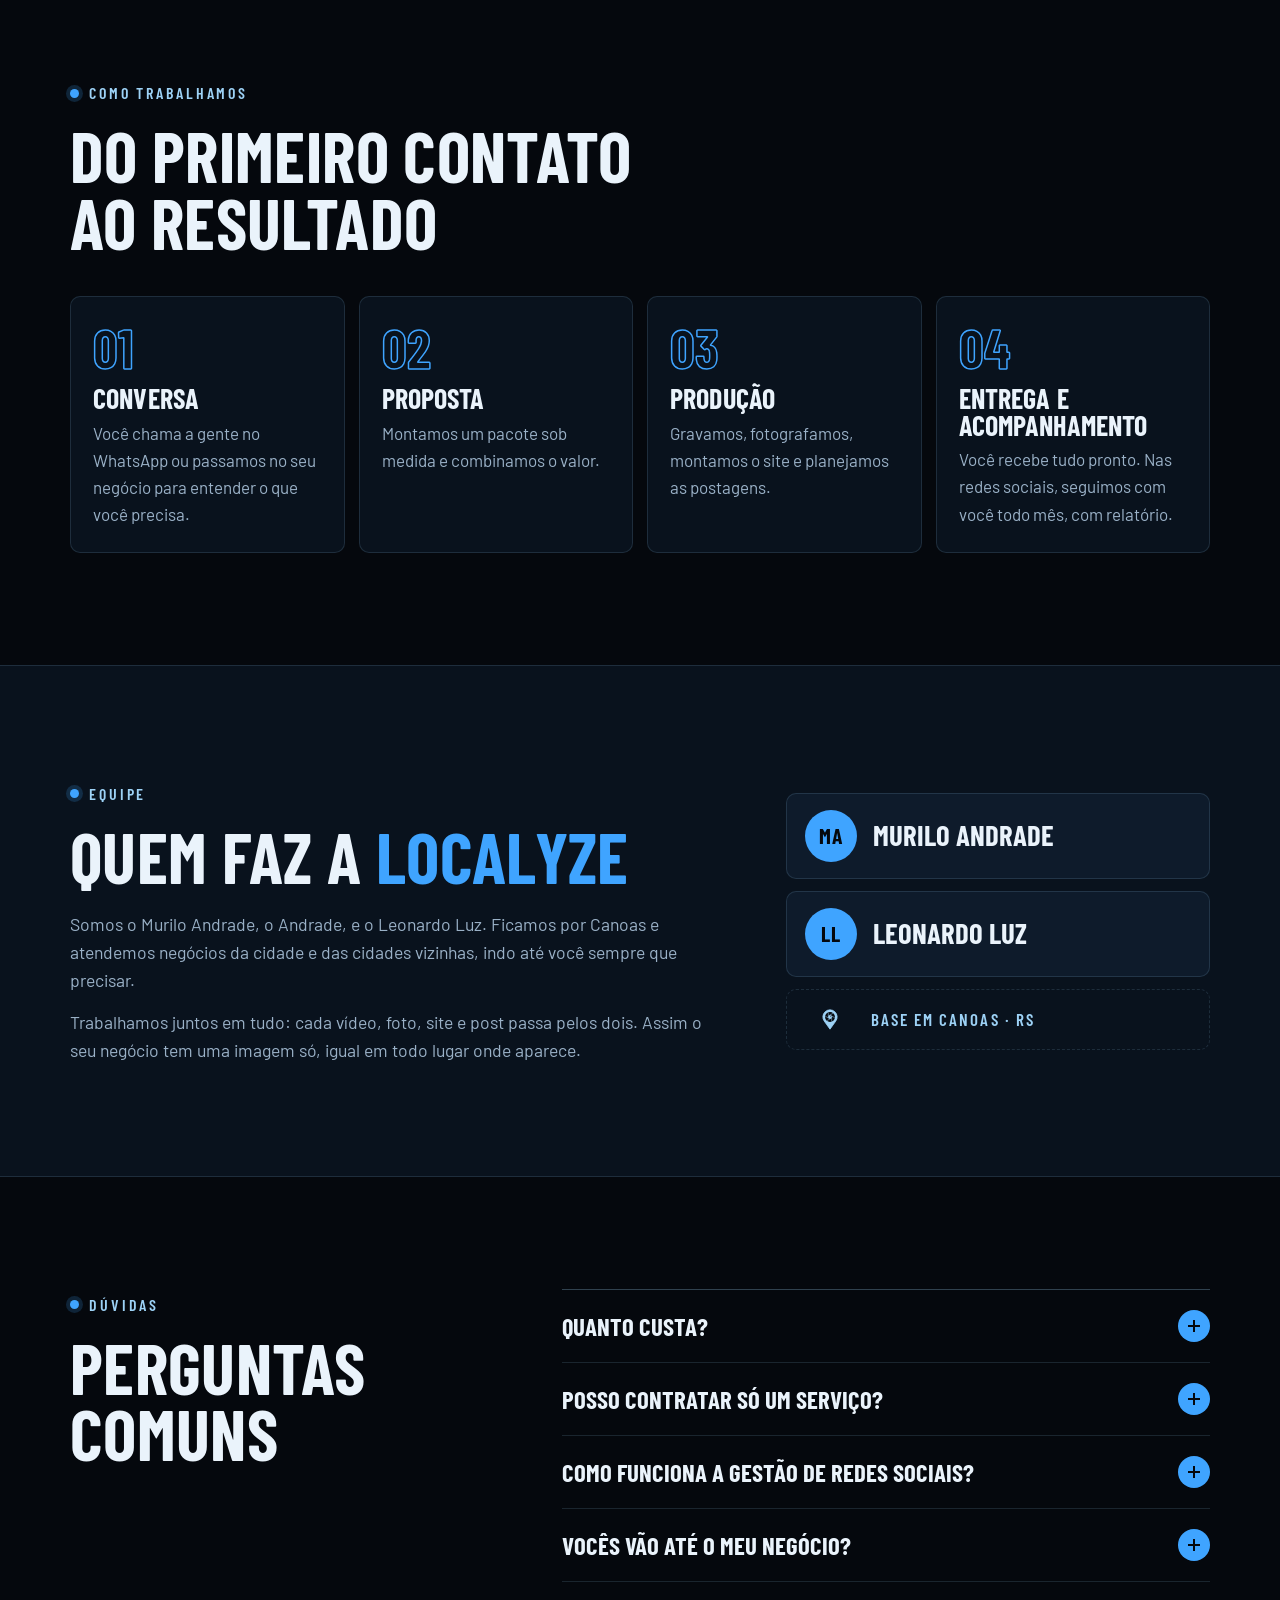
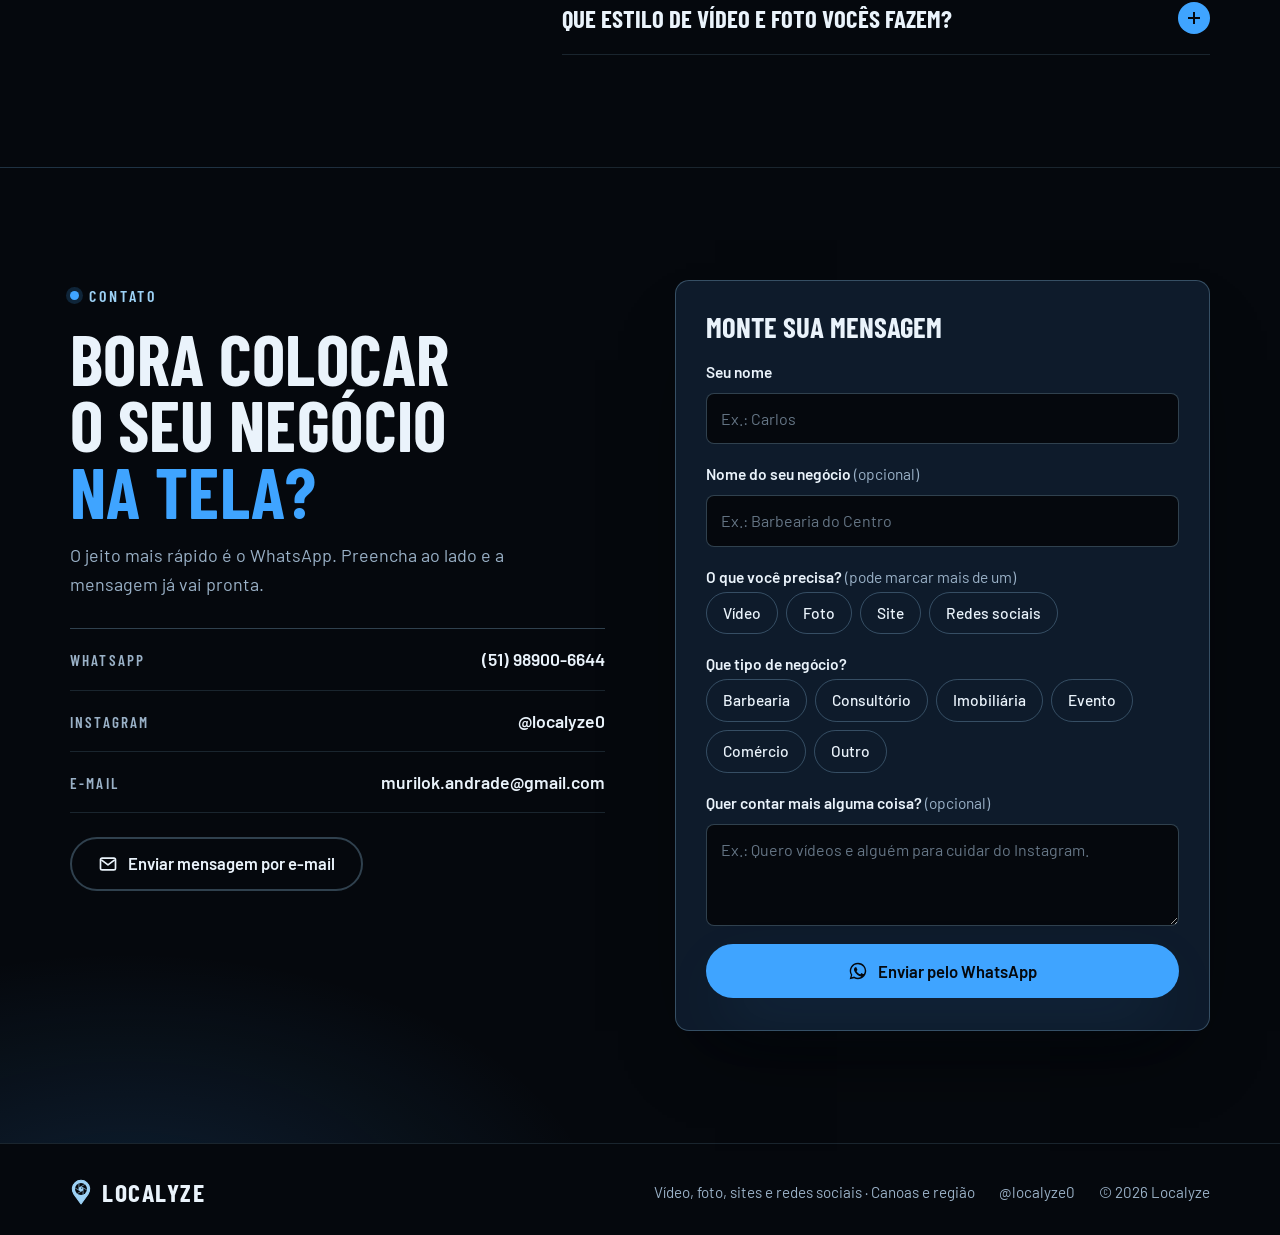
==== commit af4e5f09: "Botão de e-mail abre formulário que envia direto pelo site O link mailto não funcionava em aparelhos" ====
--- a/index.html
+++ b/index.html
@@ -361,6 +361,28 @@
           <svg viewBox="0 0 24 24" width="20" height="20" aria-hidden="true"><rect x="3" y="5" width="18" height="14" rx="2" fill="none" stroke="currentColor" stroke-width="2"/><path d="m4 7 8 6 8-6" fill="none" stroke="currentColor" stroke-width="2" stroke-linejoin="round"/></svg>
           Enviar mensagem por e-mail
         </a>
+
+        <!-- Envia a mensagem direto para o e-mail pelo FormSubmit (formsubmit.co), sem precisar de app de e-mail. -->
+        <form class="form-email" id="form-email" action="https://formsubmit.co/murilok.andrade@gmail.com" method="post" hidden>
+          <p class="form-email__titulo">Mensagem por e-mail</p>
+          <label class="campo">
+            <span>Seu nome</span>
+            <input type="text" id="e-nome" name="nome" autocomplete="name" required>
+          </label>
+          <label class="campo">
+            <span>Seu e-mail ou WhatsApp <em>(para respondermos)</em></span>
+            <input type="text" id="e-contato" name="contato" autocomplete="email" required>
+          </label>
+          <label class="campo">
+            <span>Mensagem</span>
+            <textarea id="e-msg" name="mensagem" rows="4" required placeholder="Conte o que o seu negócio precisa."></textarea>
+          </label>
+          <input type="text" name="_honey" class="form-email__isca" tabindex="-1" autocomplete="off" aria-hidden="true">
+          <input type="hidden" name="_subject" value="Nova mensagem pelo site da Localyze">
+          <input type="hidden" name="_template" value="table">
+          <button class="botao botao--azul botao--largo" type="submit" id="e-enviar">Enviar mensagem</button>
+          <p class="form-email__status" id="e-status" role="status" aria-live="polite"></p>
+        </form>
       </div>
 
       <!-- Sem JavaScript, o formulário ainda abre o WhatsApp com o campo "text". -->
--- a/style.css
+++ b/style.css
@@ -239,6 +239,14 @@
 .canais a{font-weight:600;font-size:1.1rem;text-decoration:none;overflow-wrap:anywhere}
 .canais a:hover{color:var(--azul)}
 .botao--email{margin-top:24px}
+.form-email{display:grid;gap:16px;margin-top:16px;padding:22px 20px;border-radius:14px;background:var(--marinho);border:1px solid var(--linha-forte)}
+.form-email[hidden]{display:none}
+.form-email__titulo{font-family:var(--f-titulo);font-weight:700;font-size:1.5rem;text-transform:uppercase;line-height:1}
+.form-email__isca{position:absolute;left:-9999px;width:1px;height:1px;opacity:0}
+.form-email__status:empty{display:none}
+.form-email__status{padding:12px 14px;border-radius:8px;background:rgba(157,210,246,.1);color:var(--gelo);font-weight:500}
+.form-email__status.erro{background:rgba(255,92,92,.12);color:#FFB4B4}
+.form-email__status a{color:inherit}
 
 .pedido{display:grid;gap:18px;padding:26px 22px;border-radius:14px;background:var(--marinho);border:1px solid var(--linha-forte);box-shadow:0 40px 80px -40px rgba(0,0,0,.9)}
 .pedido__titulo{font-family:var(--f-titulo);font-weight:700;font-size:1.8rem;text-transform:uppercase;line-height:1}
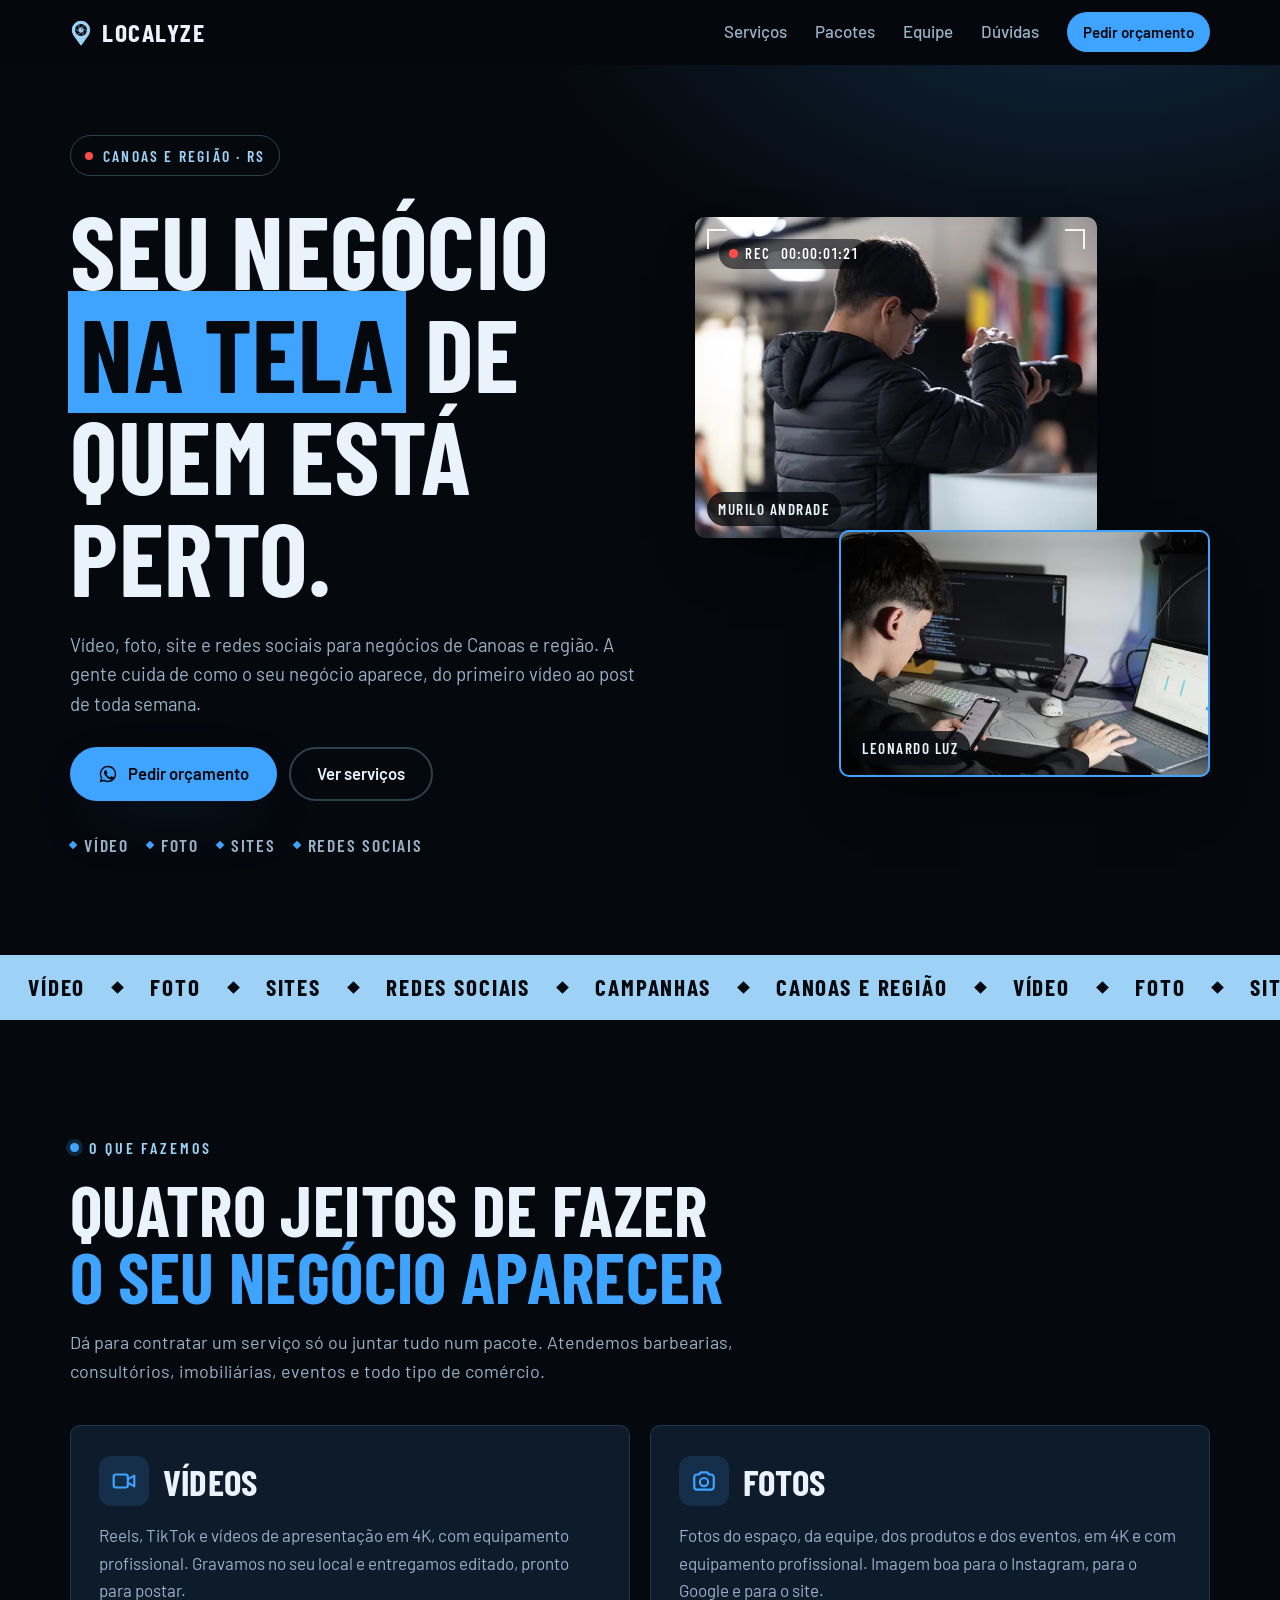
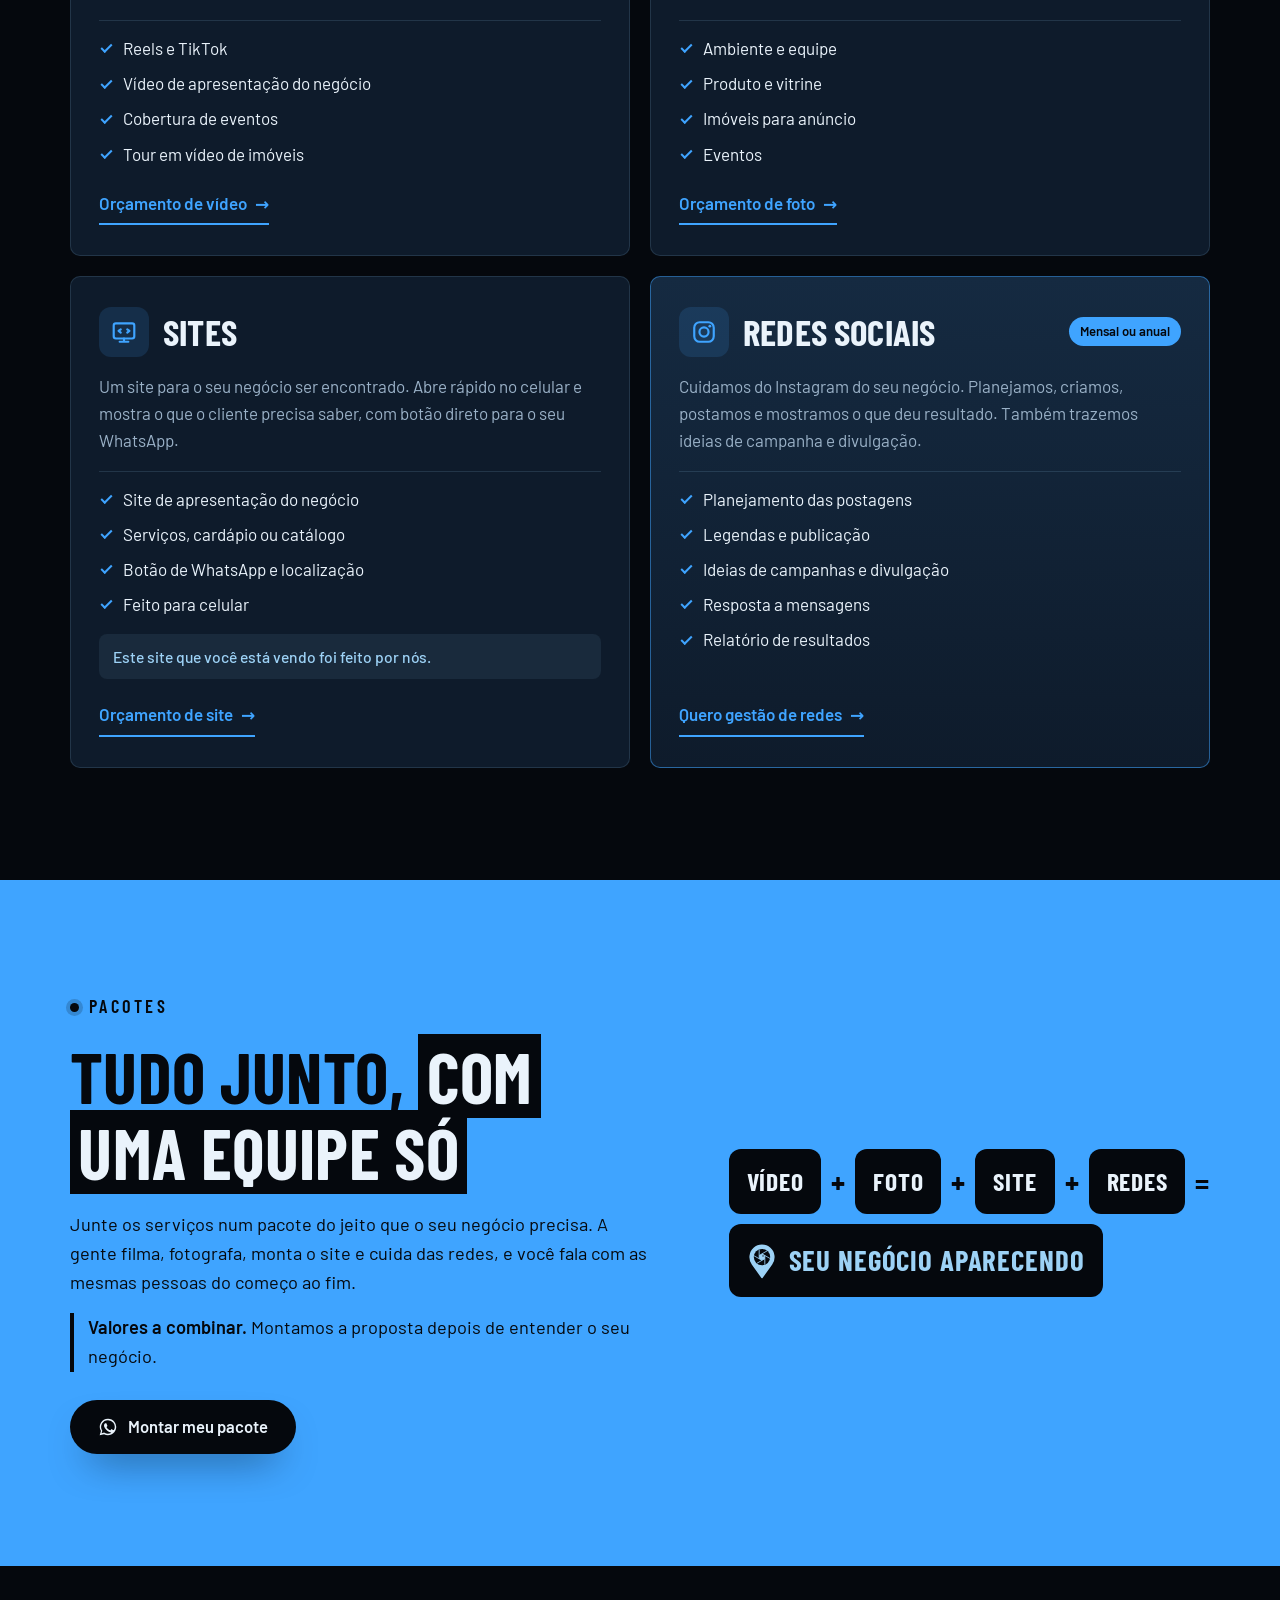
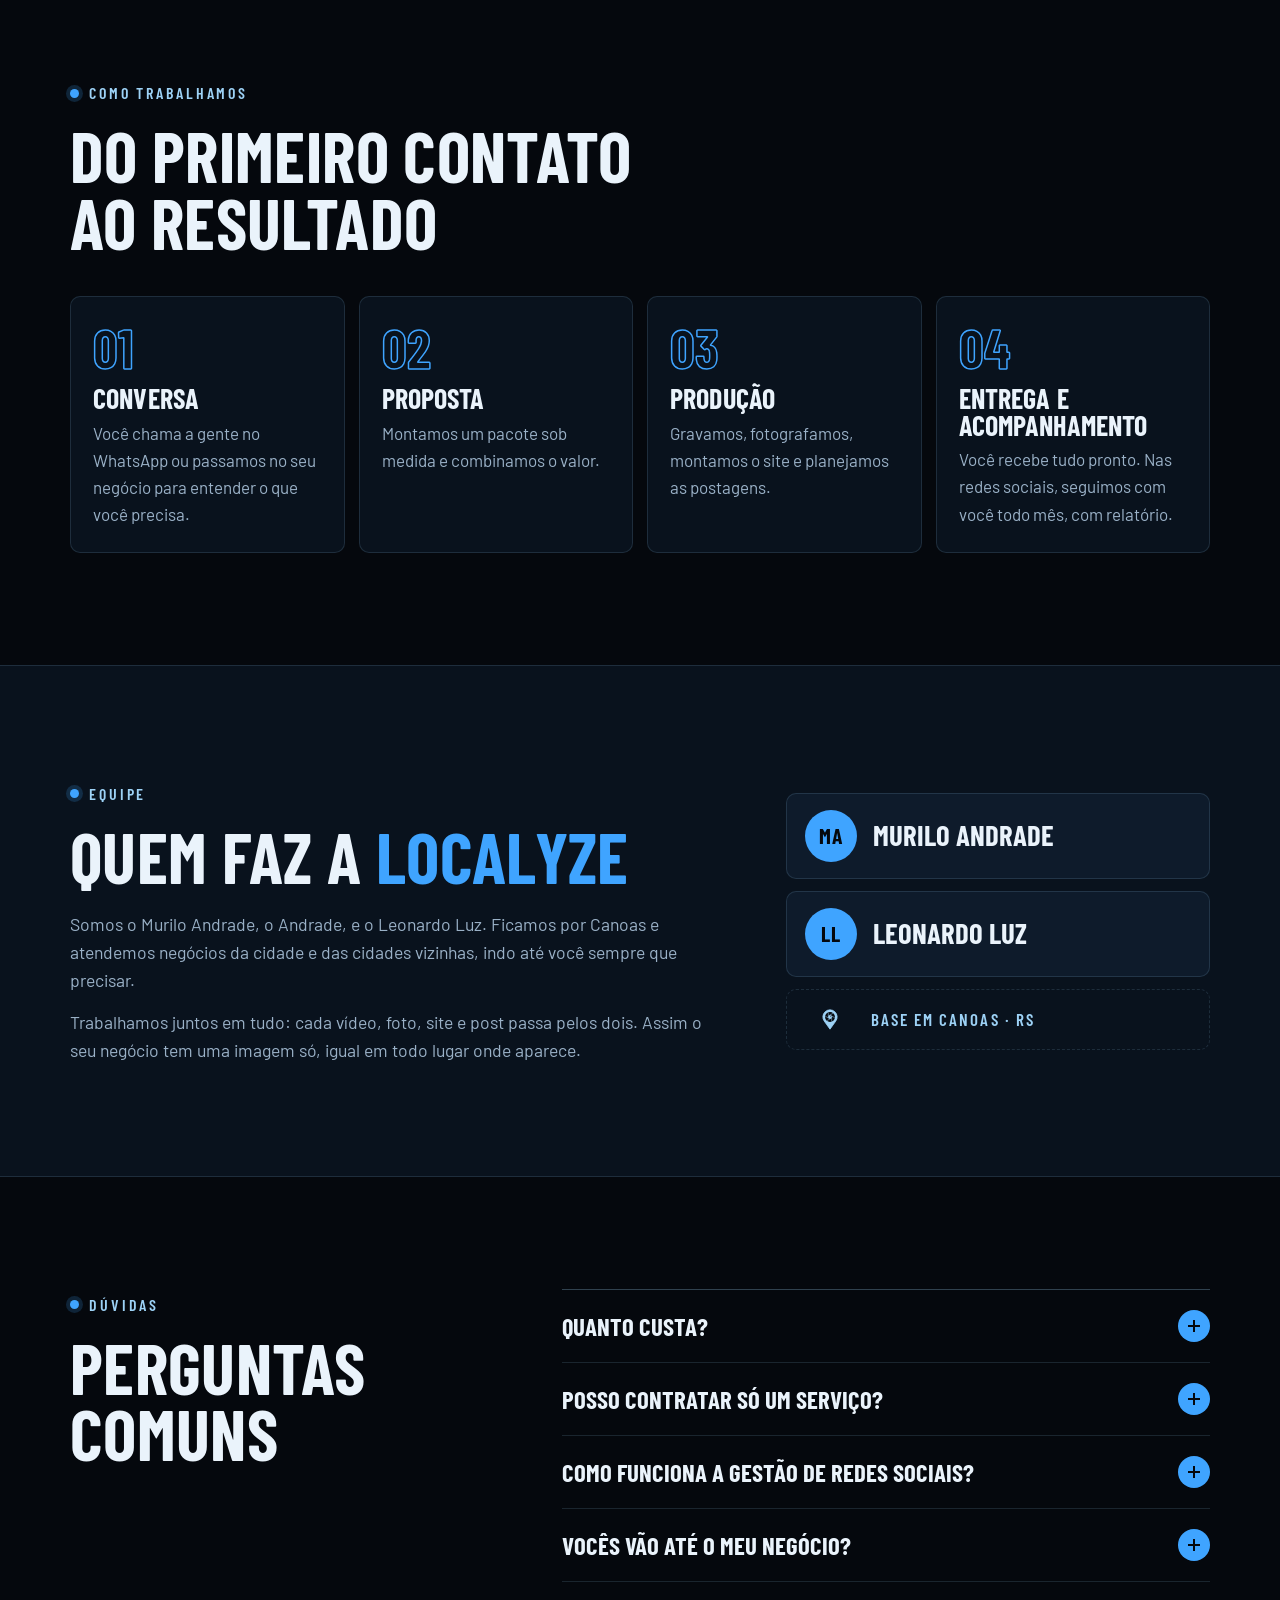
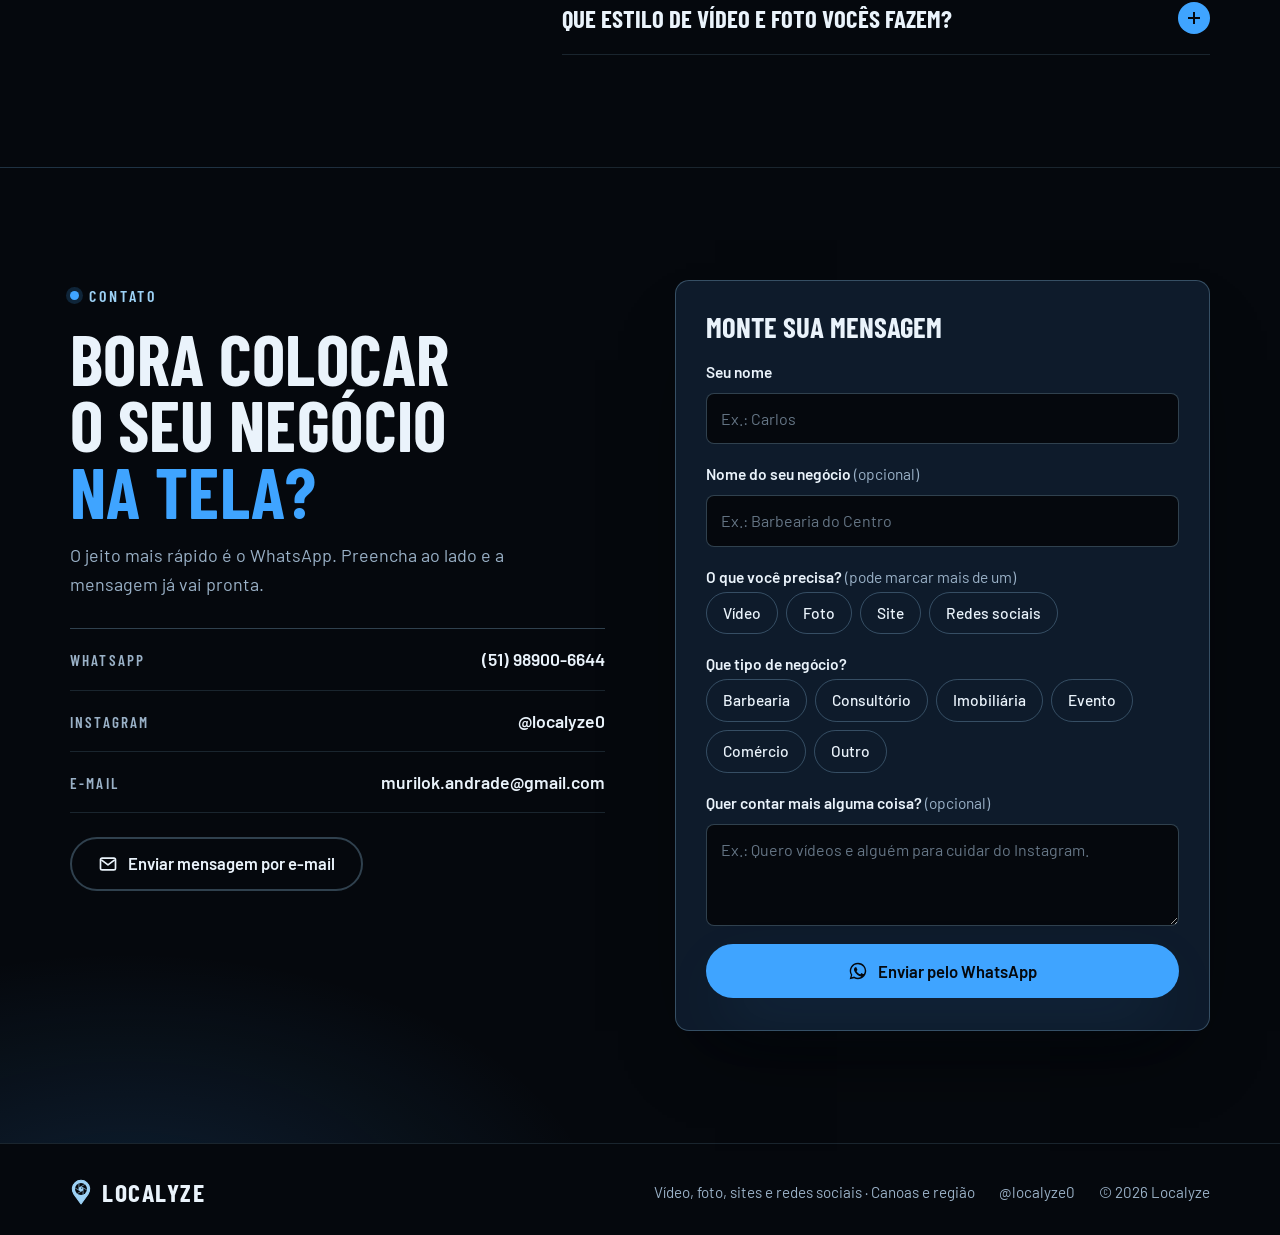
==== commit 22b2925a: "Troca FormSubmit por Web3Forms e corrige o e-mail no celular - FormSubmit nunca recebeu os envios do" ====
--- a/index.html
+++ b/index.html
@@ -362,8 +362,9 @@
           Enviar mensagem por e-mail
         </a>
 
-        <!-- Envia a mensagem direto para o e-mail pelo FormSubmit (formsubmit.co), sem precisar de app de e-mail. -->
-        <form class="form-email" id="form-email" action="https://formsubmit.co/murilok.andrade@gmail.com" method="post" hidden>
+        <!-- Envia a mensagem direto para o e-mail pelo Web3Forms (web3forms.com), sem precisar de app de e-mail.
+             A chave de acesso fica no campo "access_key" abaixo. Sem chave, o site oferece WhatsApp ou e-mail. -->
+        <form class="form-email" id="form-email" action="https://api.web3forms.com/submit" method="post" hidden>
           <p class="form-email__titulo">Mensagem por e-mail</p>
           <label class="campo">
             <span>Seu nome</span>
@@ -377,9 +378,10 @@
             <span>Mensagem</span>
             <textarea id="e-msg" name="mensagem" rows="4" required placeholder="Conte o que o seu negócio precisa."></textarea>
           </label>
-          <input type="text" name="_honey" class="form-email__isca" tabindex="-1" autocomplete="off" aria-hidden="true">
-          <input type="hidden" name="_subject" value="Nova mensagem pelo site da Localyze">
-          <input type="hidden" name="_template" value="table">
+          <input type="checkbox" name="botcheck" class="form-email__isca" tabindex="-1" autocomplete="off" aria-hidden="true">
+          <input type="hidden" name="access_key" id="e-chave" value="">
+          <input type="hidden" name="subject" value="Nova mensagem pelo site da Localyze">
+          <input type="hidden" name="from_name" value="Site da Localyze">
           <button class="botao botao--azul botao--largo" type="submit" id="e-enviar">Enviar mensagem</button>
           <p class="form-email__status" id="e-status" role="status" aria-live="polite"></p>
         </form>
--- a/style.css
+++ b/style.css
@@ -246,7 +246,9 @@
 .form-email__status:empty{display:none}
 .form-email__status{padding:12px 14px;border-radius:8px;background:rgba(157,210,246,.1);color:var(--gelo);font-weight:500}
 .form-email__status.erro{background:rgba(255,92,92,.12);color:#FFB4B4}
-.form-email__status a{color:inherit}
+.form-email__status--opcoes{display:grid;gap:12px}
+.form-email__opcoes{display:grid;gap:10px}
+.form-email__opcoes .botao{min-height:48px;width:100%}
 
 .pedido{display:grid;gap:18px;padding:26px 22px;border-radius:14px;background:var(--marinho);border:1px solid var(--linha-forte);box-shadow:0 40px 80px -40px rgba(0,0,0,.9)}
 .pedido__titulo{font-family:var(--f-titulo);font-weight:700;font-size:1.8rem;text-transform:uppercase;line-height:1}
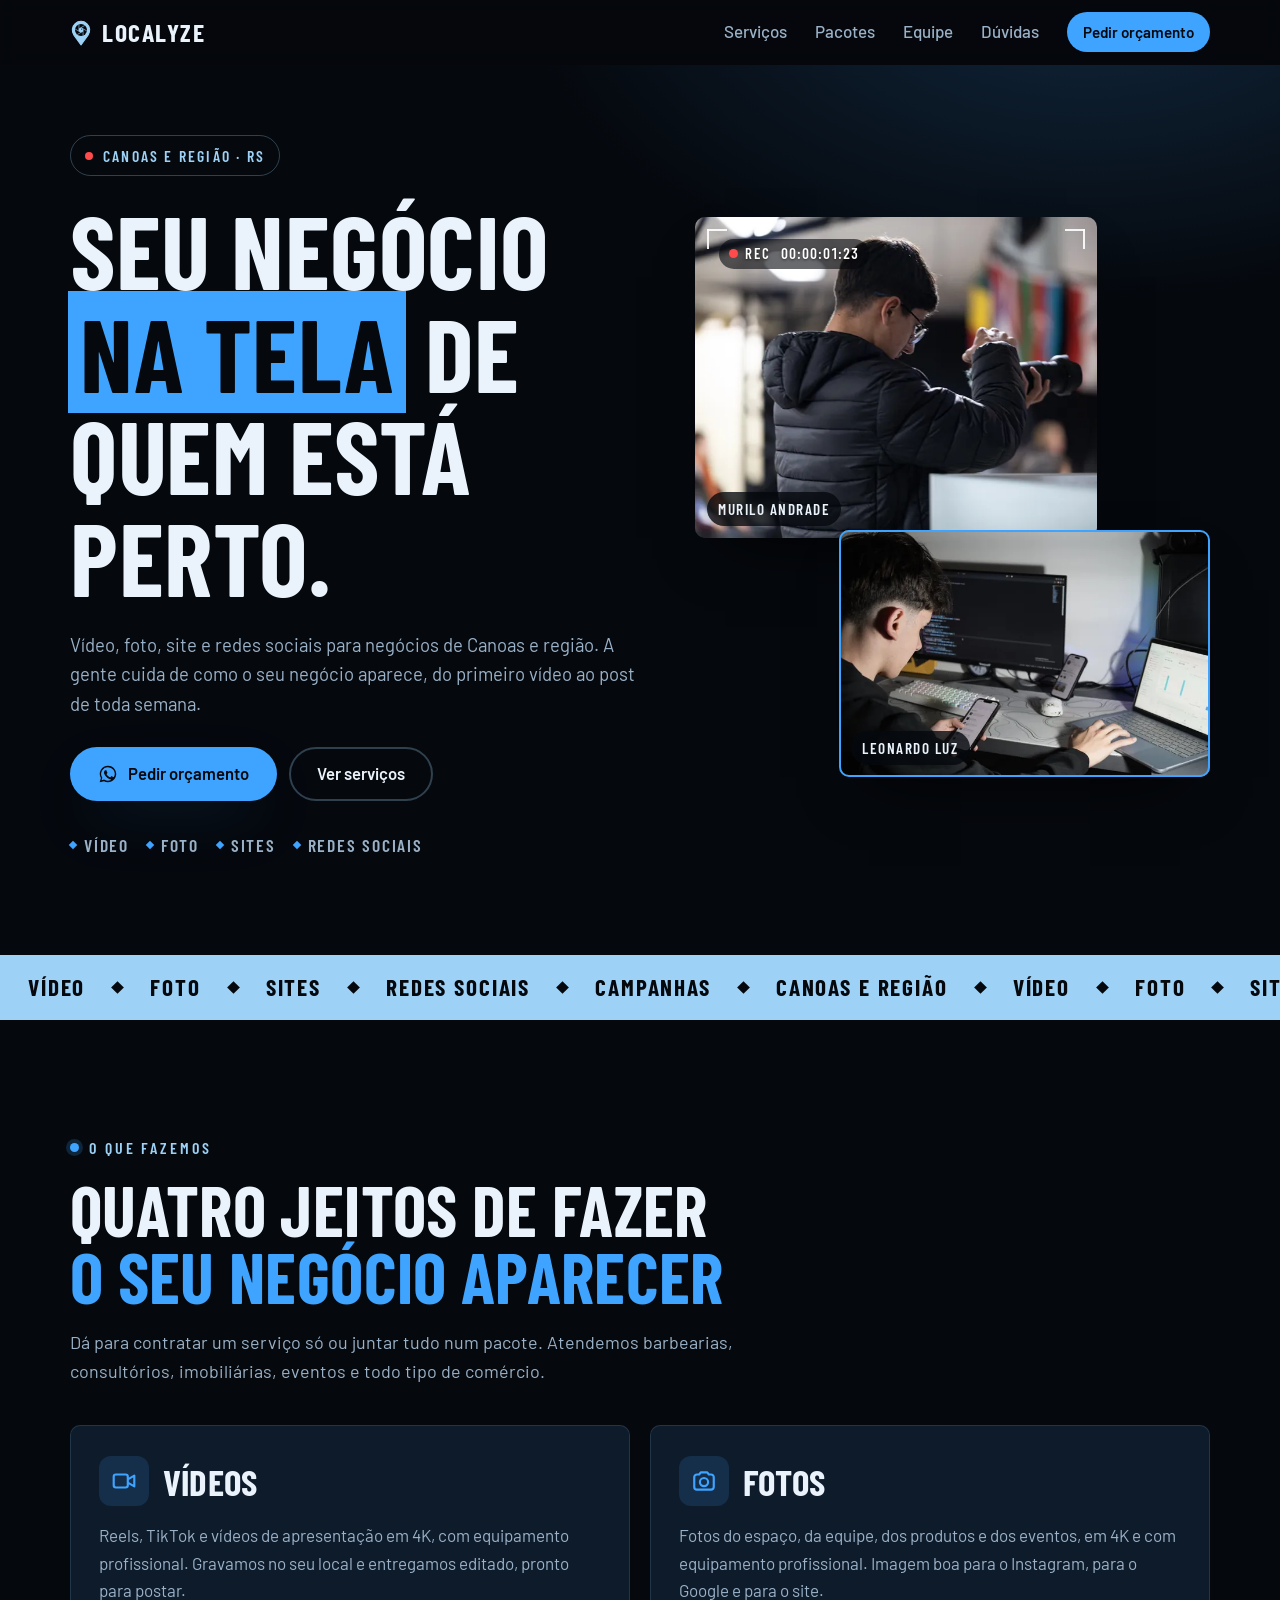
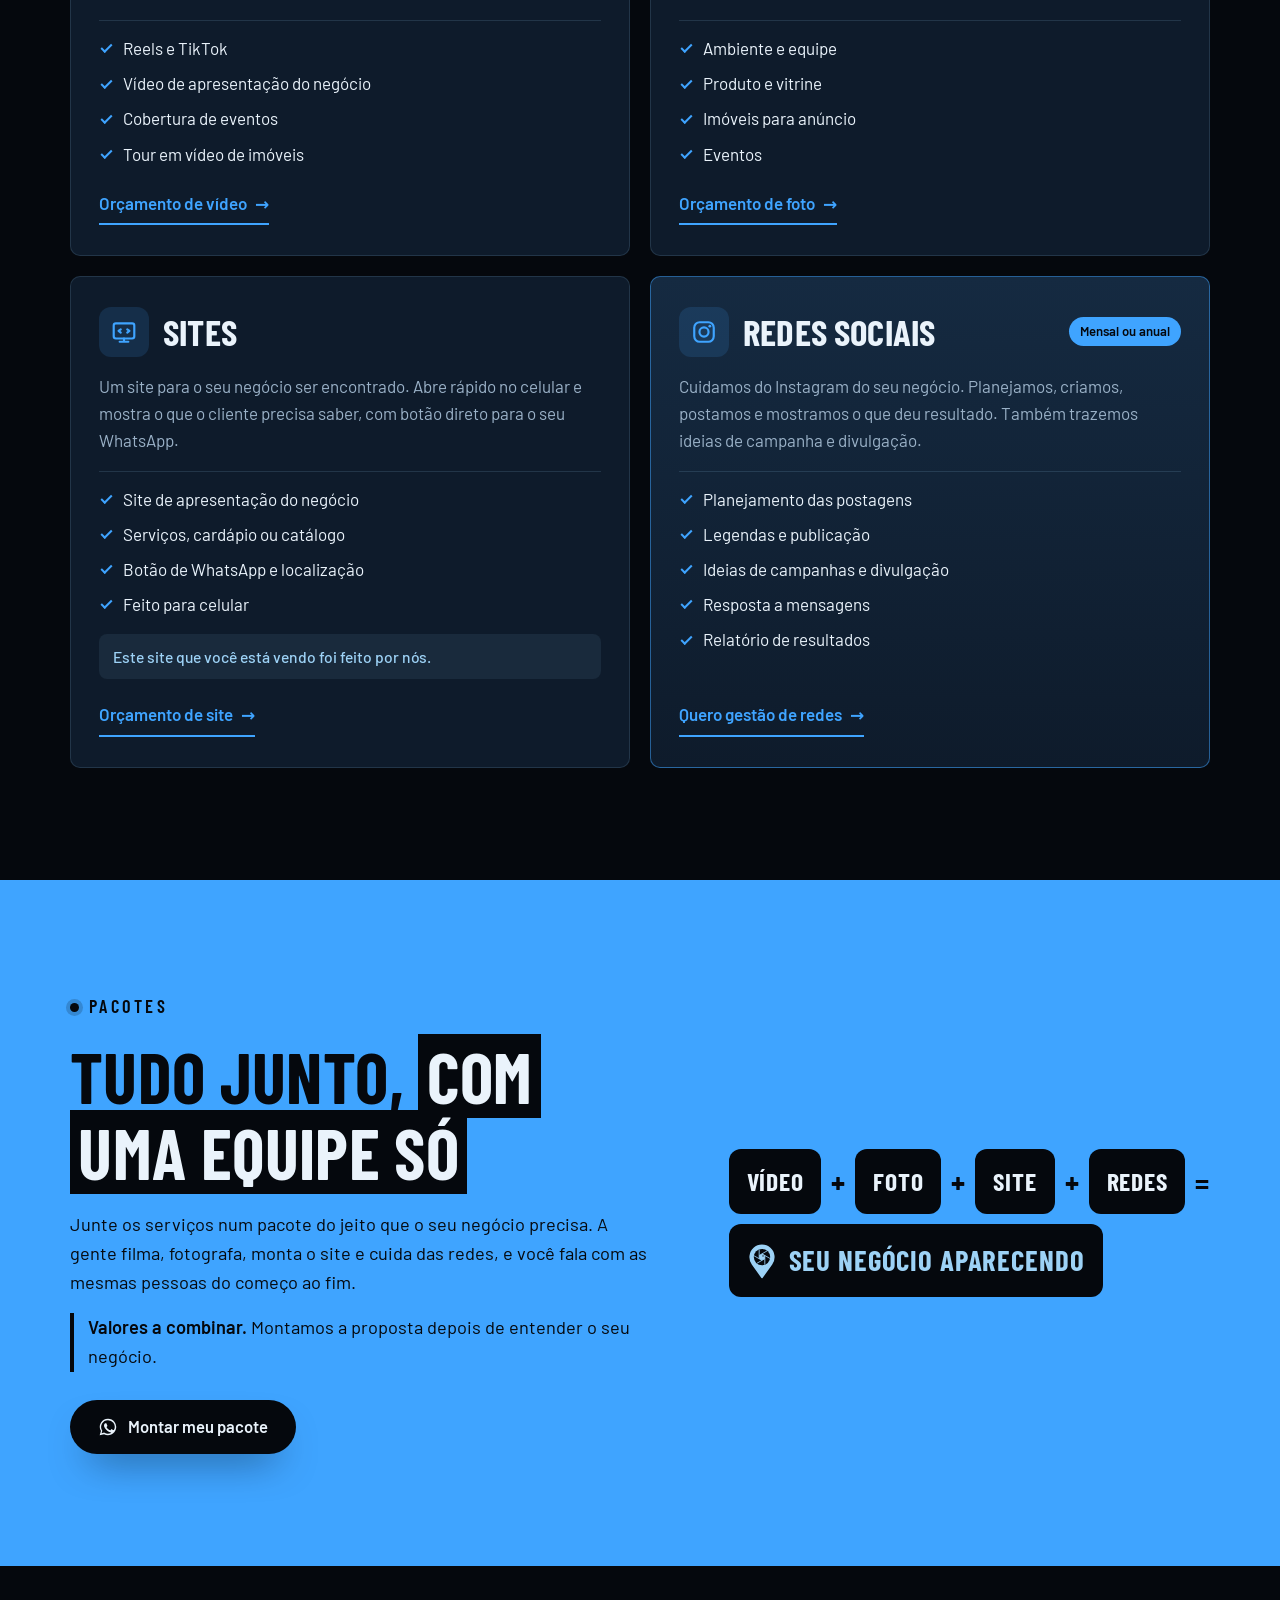
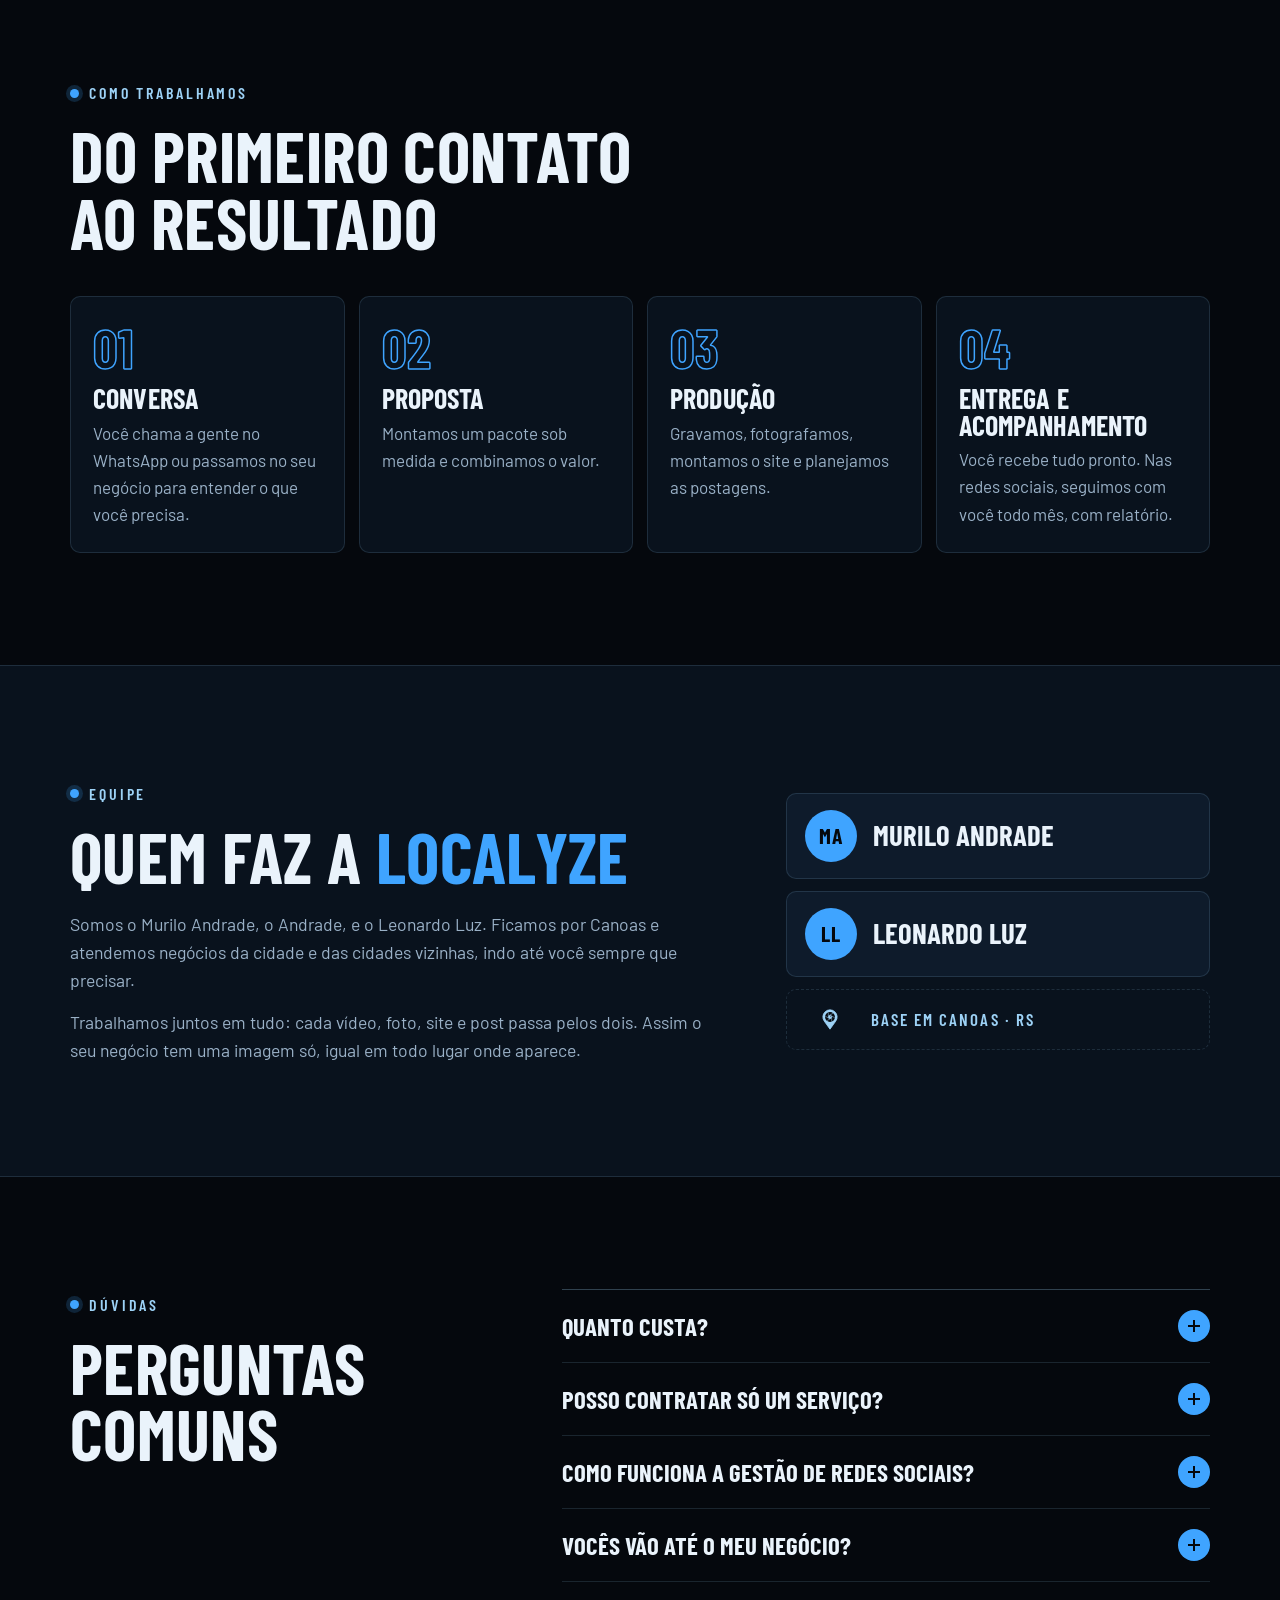
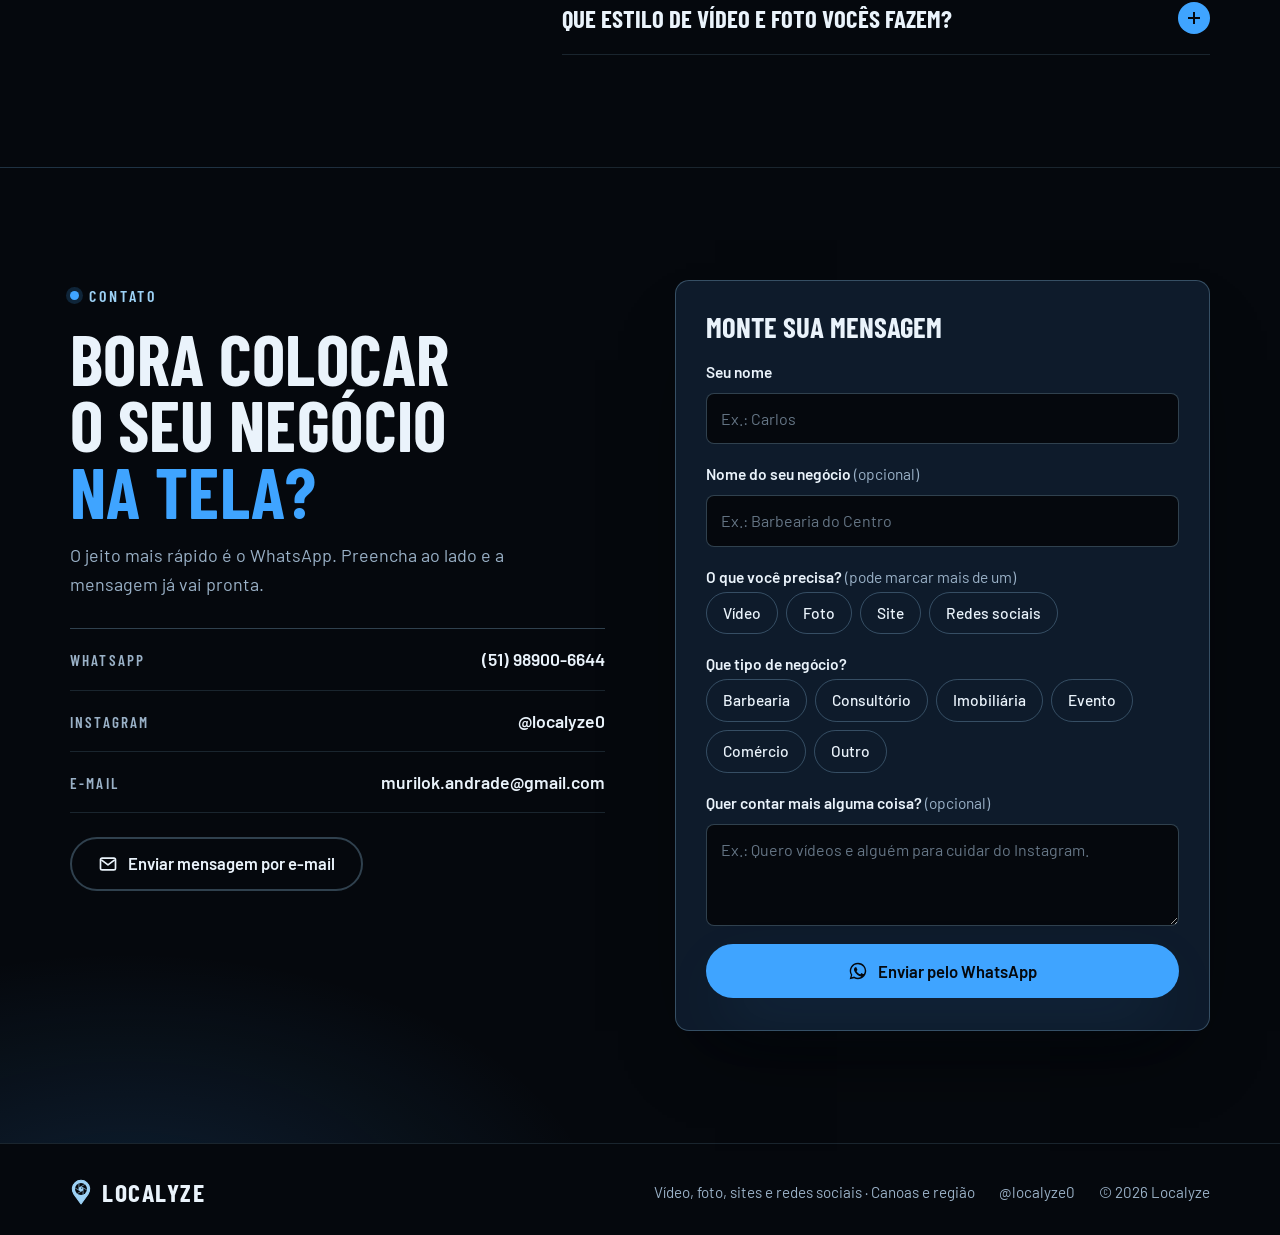
==== commit cb6de9e0: "Liga o envio direto do formulário de e-mail (chave do Web3Forms) Co-Authored-By: Claude Opus 5.5 <no" ====
--- a/index.html
+++ b/index.html
@@ -379,7 +379,7 @@
             <textarea id="e-msg" name="mensagem" rows="4" required placeholder="Conte o que o seu negócio precisa."></textarea>
           </label>
           <input type="checkbox" name="botcheck" class="form-email__isca" tabindex="-1" autocomplete="off" aria-hidden="true">
-          <input type="hidden" name="access_key" id="e-chave" value="">
+          <input type="hidden" name="access_key" id="e-chave" value="4a7601f0-7645-41a1-8ec9-e2050d88e65a">
           <input type="hidden" name="subject" value="Nova mensagem pelo site da Localyze">
           <input type="hidden" name="from_name" value="Site da Localyze">
           <button class="botao botao--azul botao--largo" type="submit" id="e-enviar">Enviar mensagem</button>
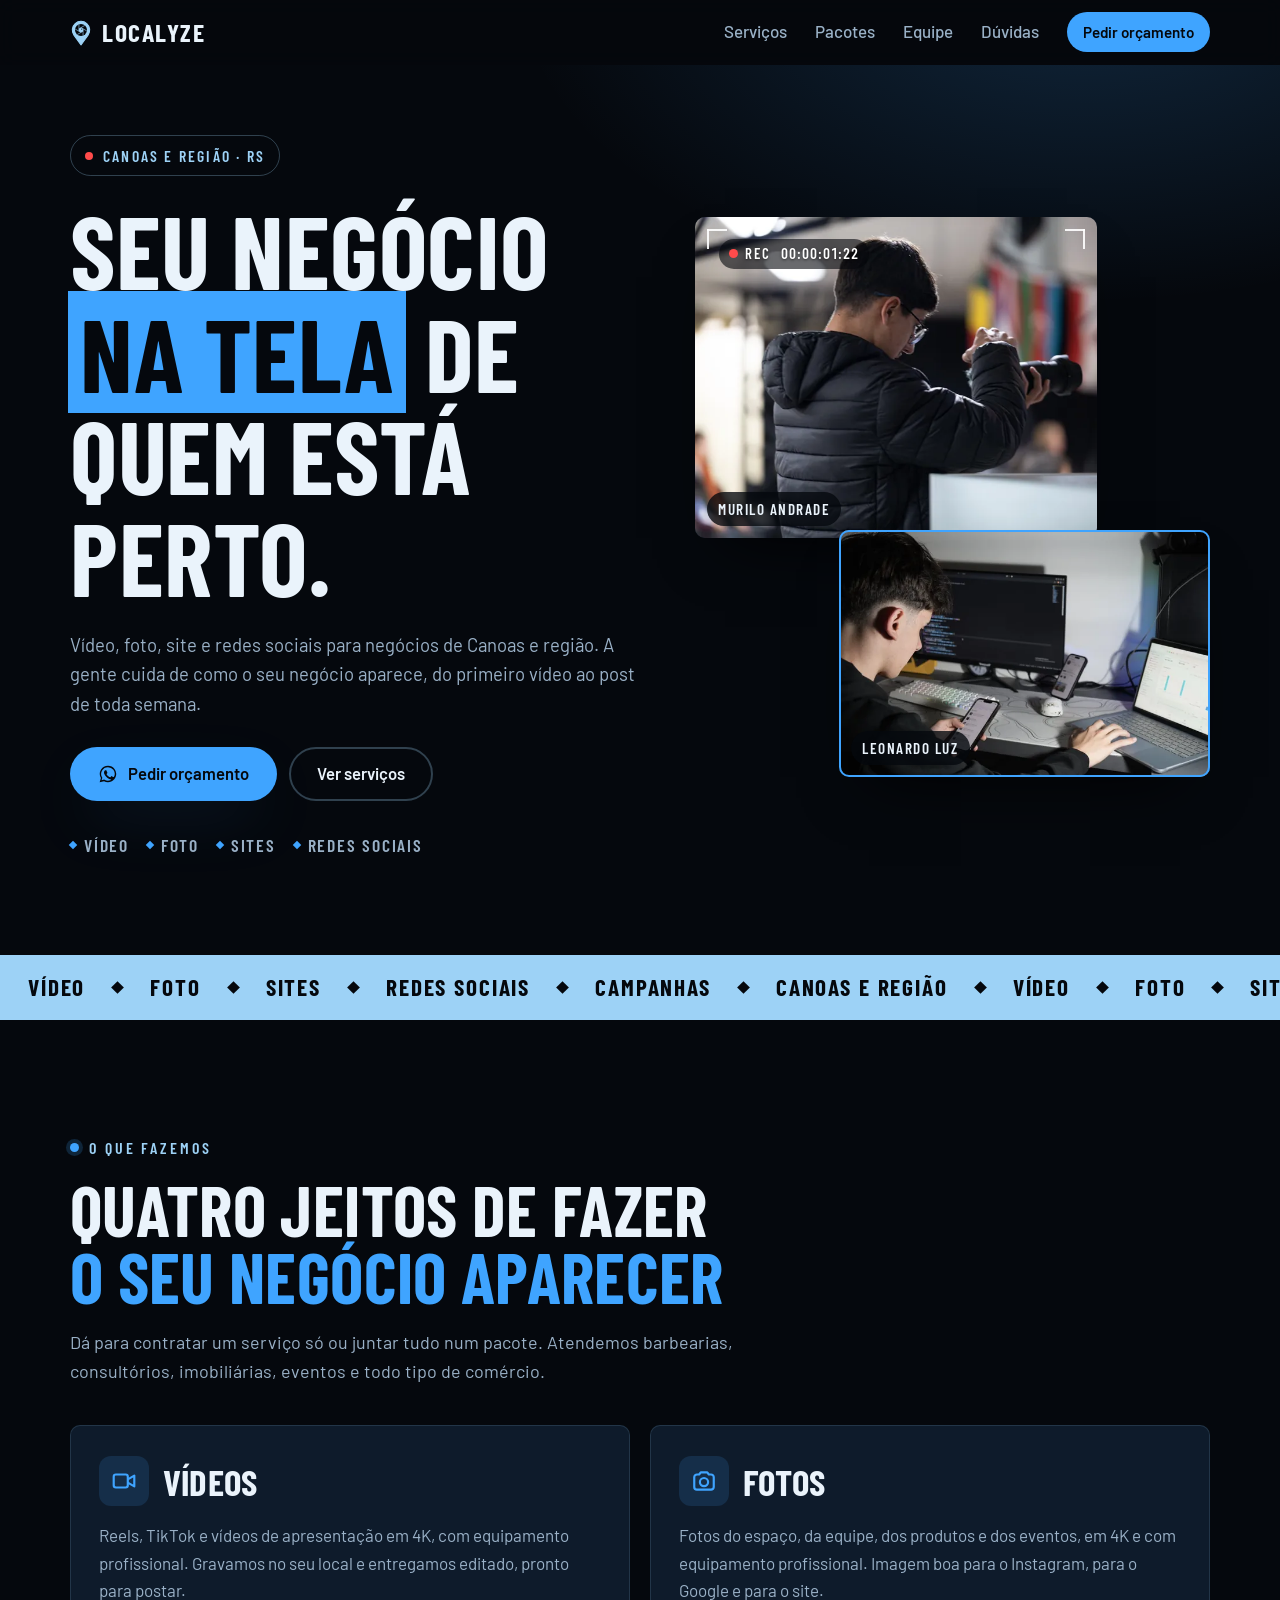
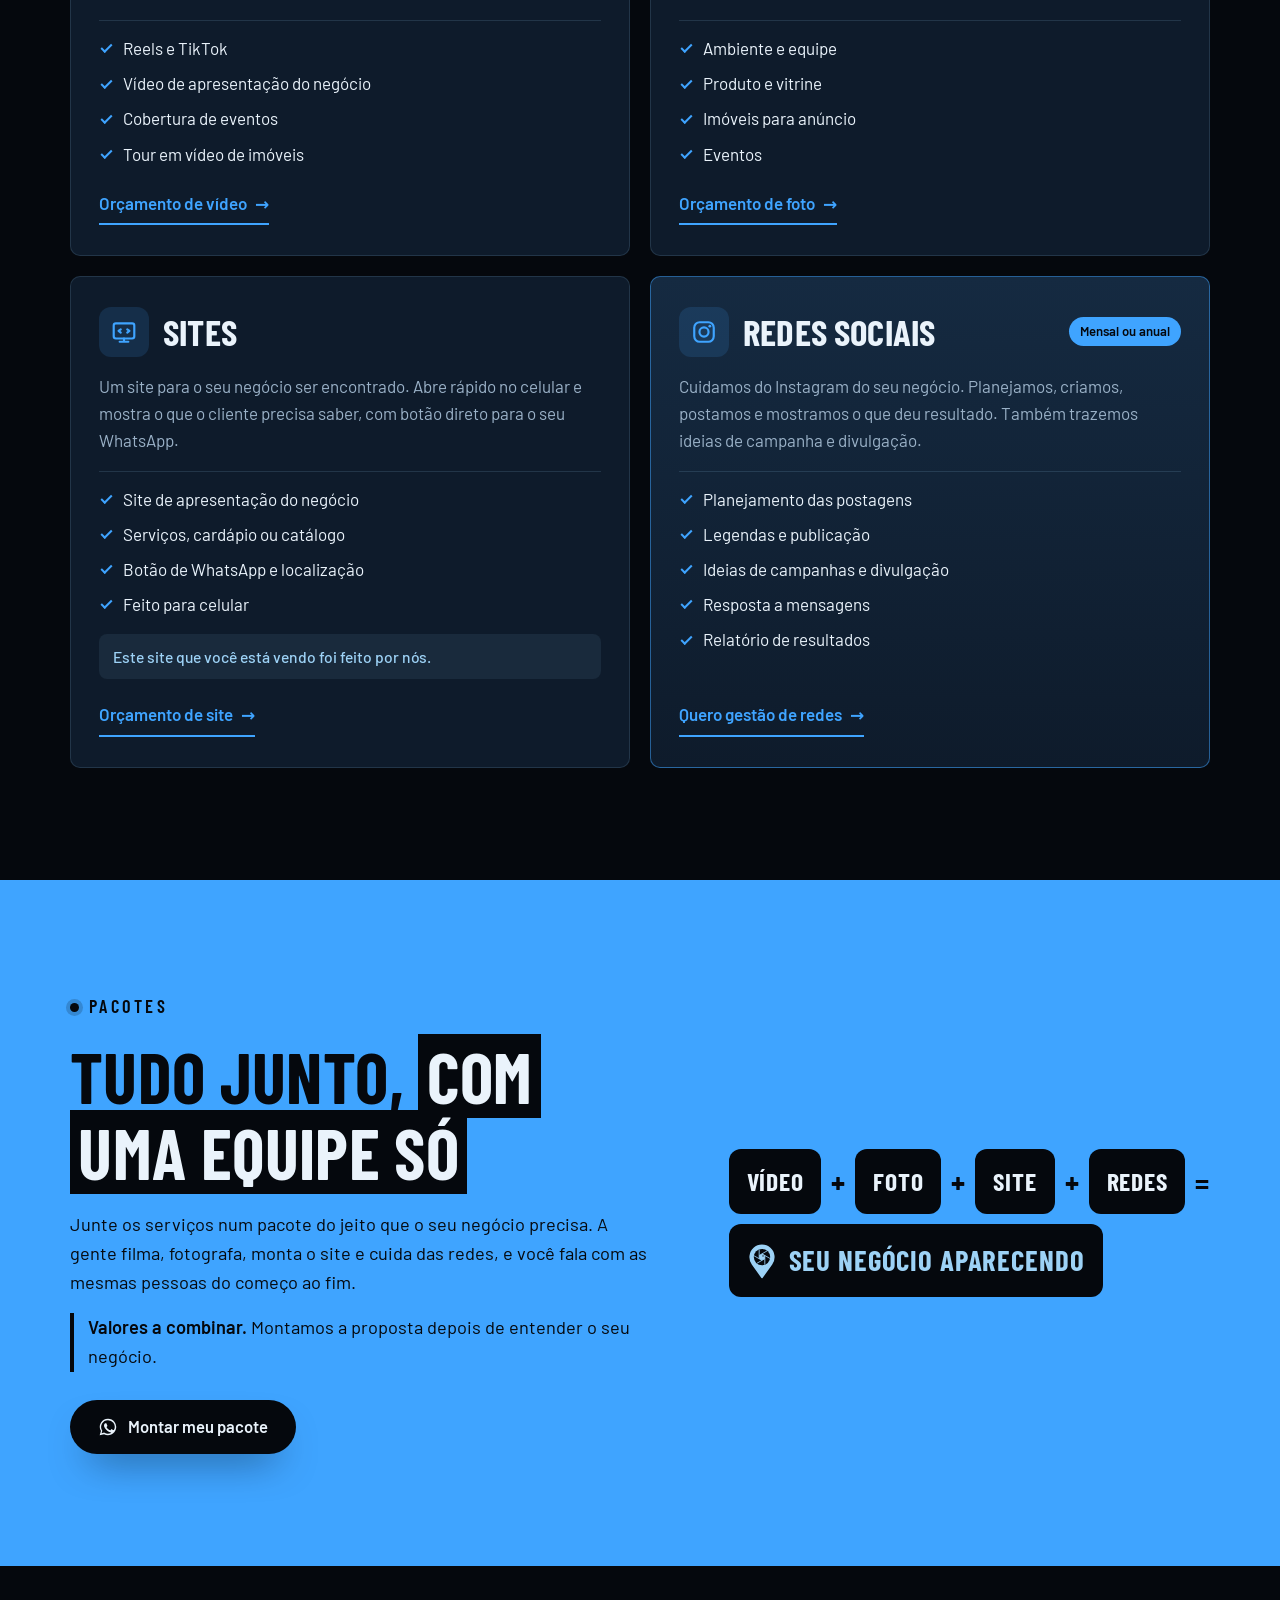
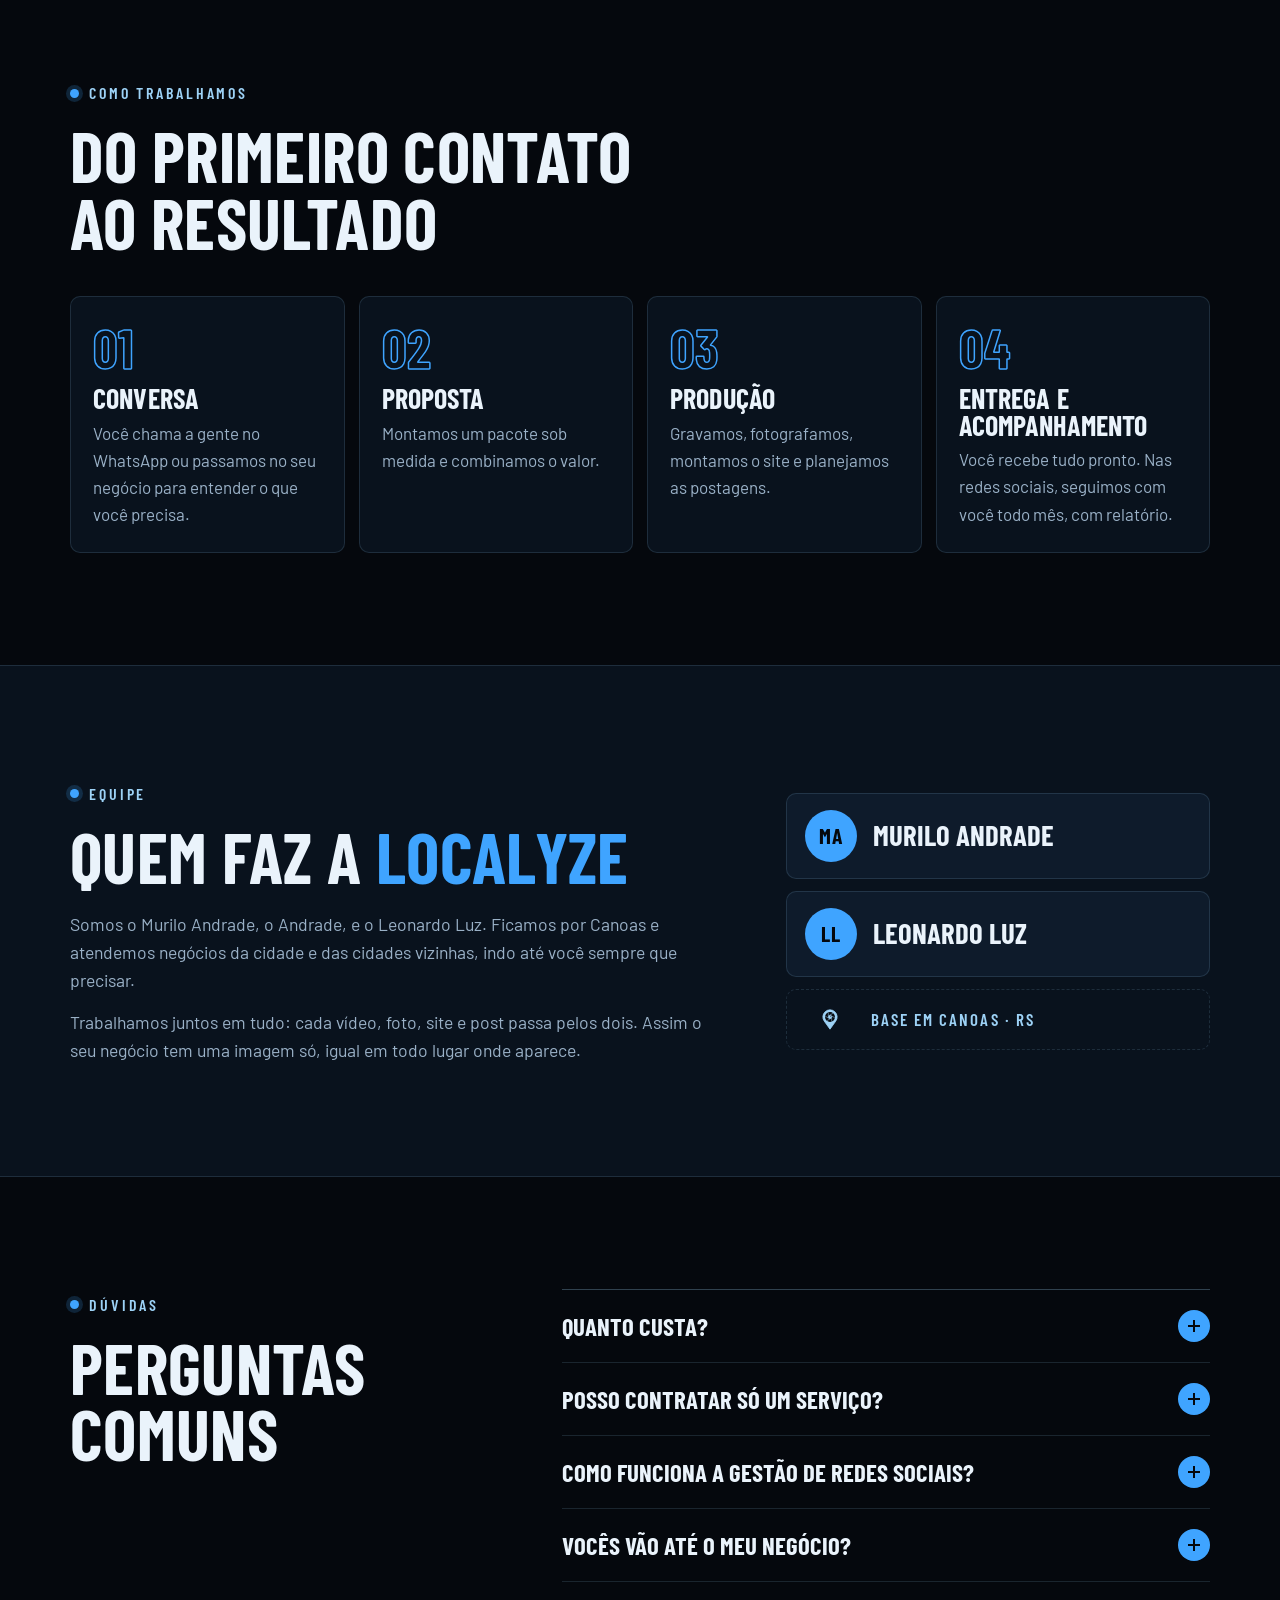
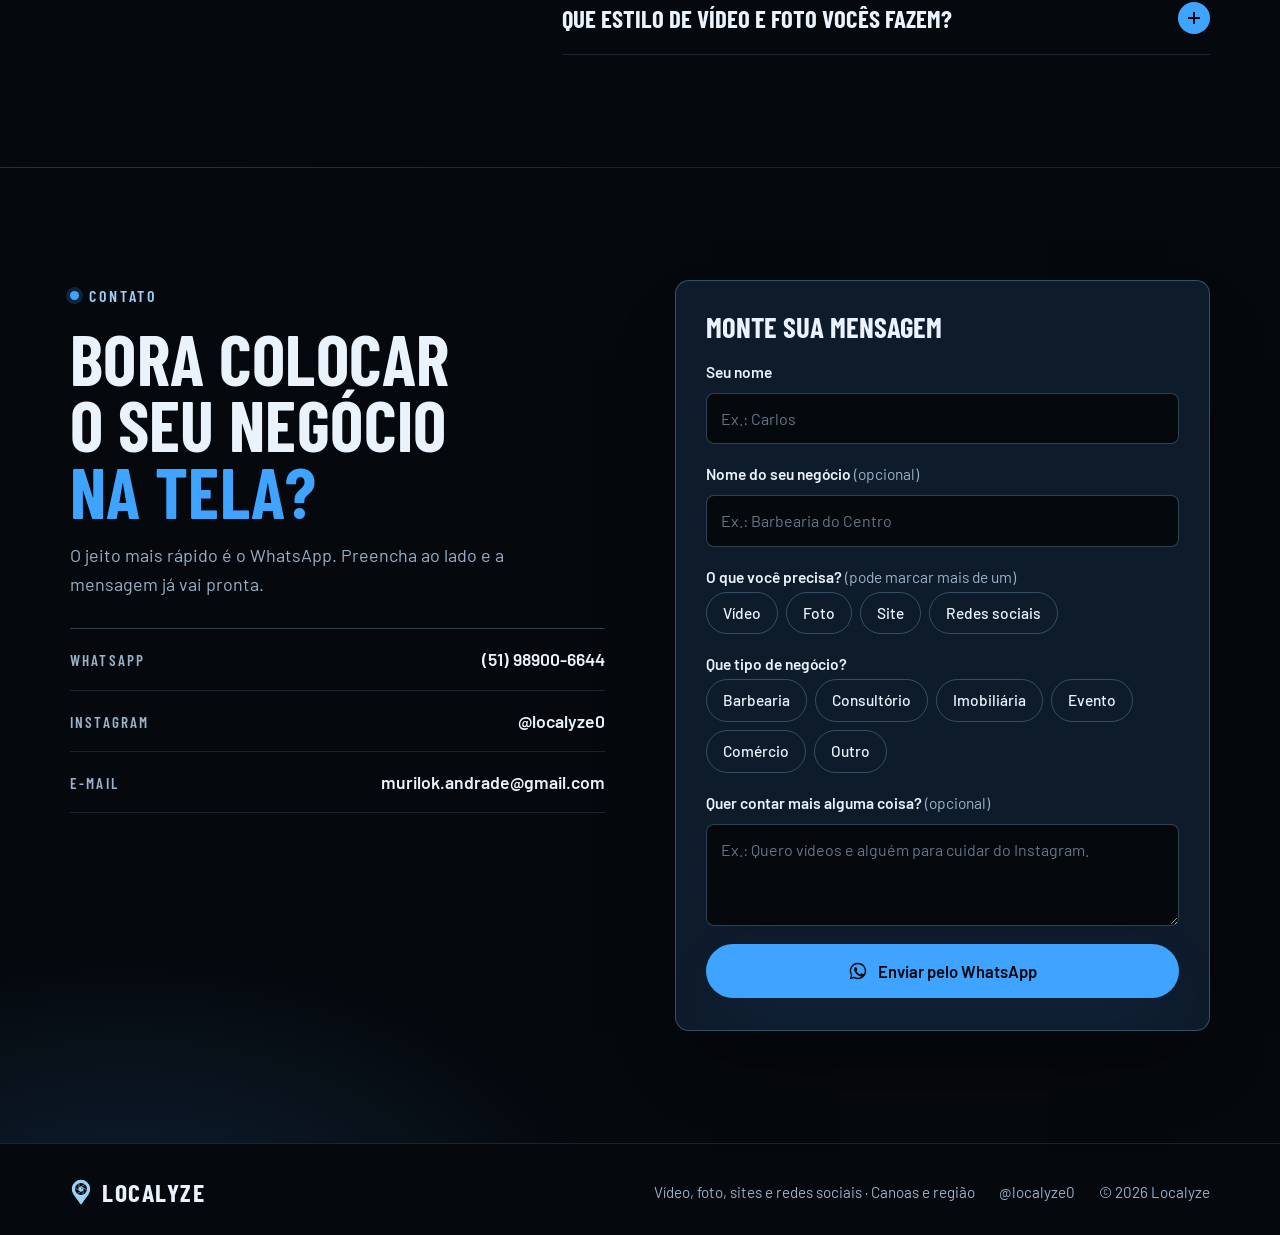
==== commit 050a1d74: "Remove botão e formulário de e-mail do contato O contato volta a mostrar só o endereço de e-mail na " ====
--- a/index.html
+++ b/index.html
@@ -357,34 +357,6 @@
             <a href="mailto:murilok.andrade@gmail.com?subject=Or%C3%A7amento%20Localyze">murilok.andrade@gmail.com</a>
           </li>
         </ul>
-        <a class="botao botao--linha botao--email" href="mailto:murilok.andrade@gmail.com?subject=Or%C3%A7amento%20Localyze&body=Ol%C3%A1%2C%20Localyze%21%20Vi%20a%20apresenta%C3%A7%C3%A3o%20de%20voc%C3%AAs%20e%20quero%20um%20or%C3%A7amento.%0A%0AMeu%20nome%3A%0AMeu%20neg%C3%B3cio%3A%0AO%20que%20preciso%20%28v%C3%ADdeos%2C%20fotos%2C%20site%2C%20redes%20sociais%29%3A%0A">
-          <svg viewBox="0 0 24 24" width="20" height="20" aria-hidden="true"><rect x="3" y="5" width="18" height="14" rx="2" fill="none" stroke="currentColor" stroke-width="2"/><path d="m4 7 8 6 8-6" fill="none" stroke="currentColor" stroke-width="2" stroke-linejoin="round"/></svg>
-          Enviar mensagem por e-mail
-        </a>
-
-        <!-- Envia a mensagem direto para o e-mail pelo Web3Forms (web3forms.com), sem precisar de app de e-mail.
-             A chave de acesso fica no campo "access_key" abaixo. Sem chave, o site oferece WhatsApp ou e-mail. -->
-        <form class="form-email" id="form-email" action="https://api.web3forms.com/submit" method="post" hidden>
-          <p class="form-email__titulo">Mensagem por e-mail</p>
-          <label class="campo">
-            <span>Seu nome</span>
-            <input type="text" id="e-nome" name="nome" autocomplete="name" required>
-          </label>
-          <label class="campo">
-            <span>Seu e-mail ou WhatsApp <em>(para respondermos)</em></span>
-            <input type="text" id="e-contato" name="contato" autocomplete="email" required>
-          </label>
-          <label class="campo">
-            <span>Mensagem</span>
-            <textarea id="e-msg" name="mensagem" rows="4" required placeholder="Conte o que o seu negócio precisa."></textarea>
-          </label>
-          <input type="checkbox" name="botcheck" class="form-email__isca" tabindex="-1" autocomplete="off" aria-hidden="true">
-          <input type="hidden" name="access_key" id="e-chave" value="4a7601f0-7645-41a1-8ec9-e2050d88e65a">
-          <input type="hidden" name="subject" value="Nova mensagem pelo site da Localyze">
-          <input type="hidden" name="from_name" value="Site da Localyze">
-          <button class="botao botao--azul botao--largo" type="submit" id="e-enviar">Enviar mensagem</button>
-          <p class="form-email__status" id="e-status" role="status" aria-live="polite"></p>
-        </form>
       </div>
 
       <!-- Sem JavaScript, o formulário ainda abre o WhatsApp com o campo "text". -->
--- a/style.css
+++ b/style.css
@@ -238,17 +238,6 @@
 .canais span{font-family:var(--f-titulo);font-weight:600;font-size:.95rem;letter-spacing:.14em;text-transform:uppercase;color:var(--texto-2)}
 .canais a{font-weight:600;font-size:1.1rem;text-decoration:none;overflow-wrap:anywhere}
 .canais a:hover{color:var(--azul)}
-.botao--email{margin-top:24px}
-.form-email{display:grid;gap:16px;margin-top:16px;padding:22px 20px;border-radius:14px;background:var(--marinho);border:1px solid var(--linha-forte)}
-.form-email[hidden]{display:none}
-.form-email__titulo{font-family:var(--f-titulo);font-weight:700;font-size:1.5rem;text-transform:uppercase;line-height:1}
-.form-email__isca{position:absolute;left:-9999px;width:1px;height:1px;opacity:0}
-.form-email__status:empty{display:none}
-.form-email__status{padding:12px 14px;border-radius:8px;background:rgba(157,210,246,.1);color:var(--gelo);font-weight:500}
-.form-email__status.erro{background:rgba(255,92,92,.12);color:#FFB4B4}
-.form-email__status--opcoes{display:grid;gap:12px}
-.form-email__opcoes{display:grid;gap:10px}
-.form-email__opcoes .botao{min-height:48px;width:100%}
 
 .pedido{display:grid;gap:18px;padding:26px 22px;border-radius:14px;background:var(--marinho);border:1px solid var(--linha-forte);box-shadow:0 40px 80px -40px rgba(0,0,0,.9)}
 .pedido__titulo{font-family:var(--f-titulo);font-weight:700;font-size:1.8rem;text-transform:uppercase;line-height:1}
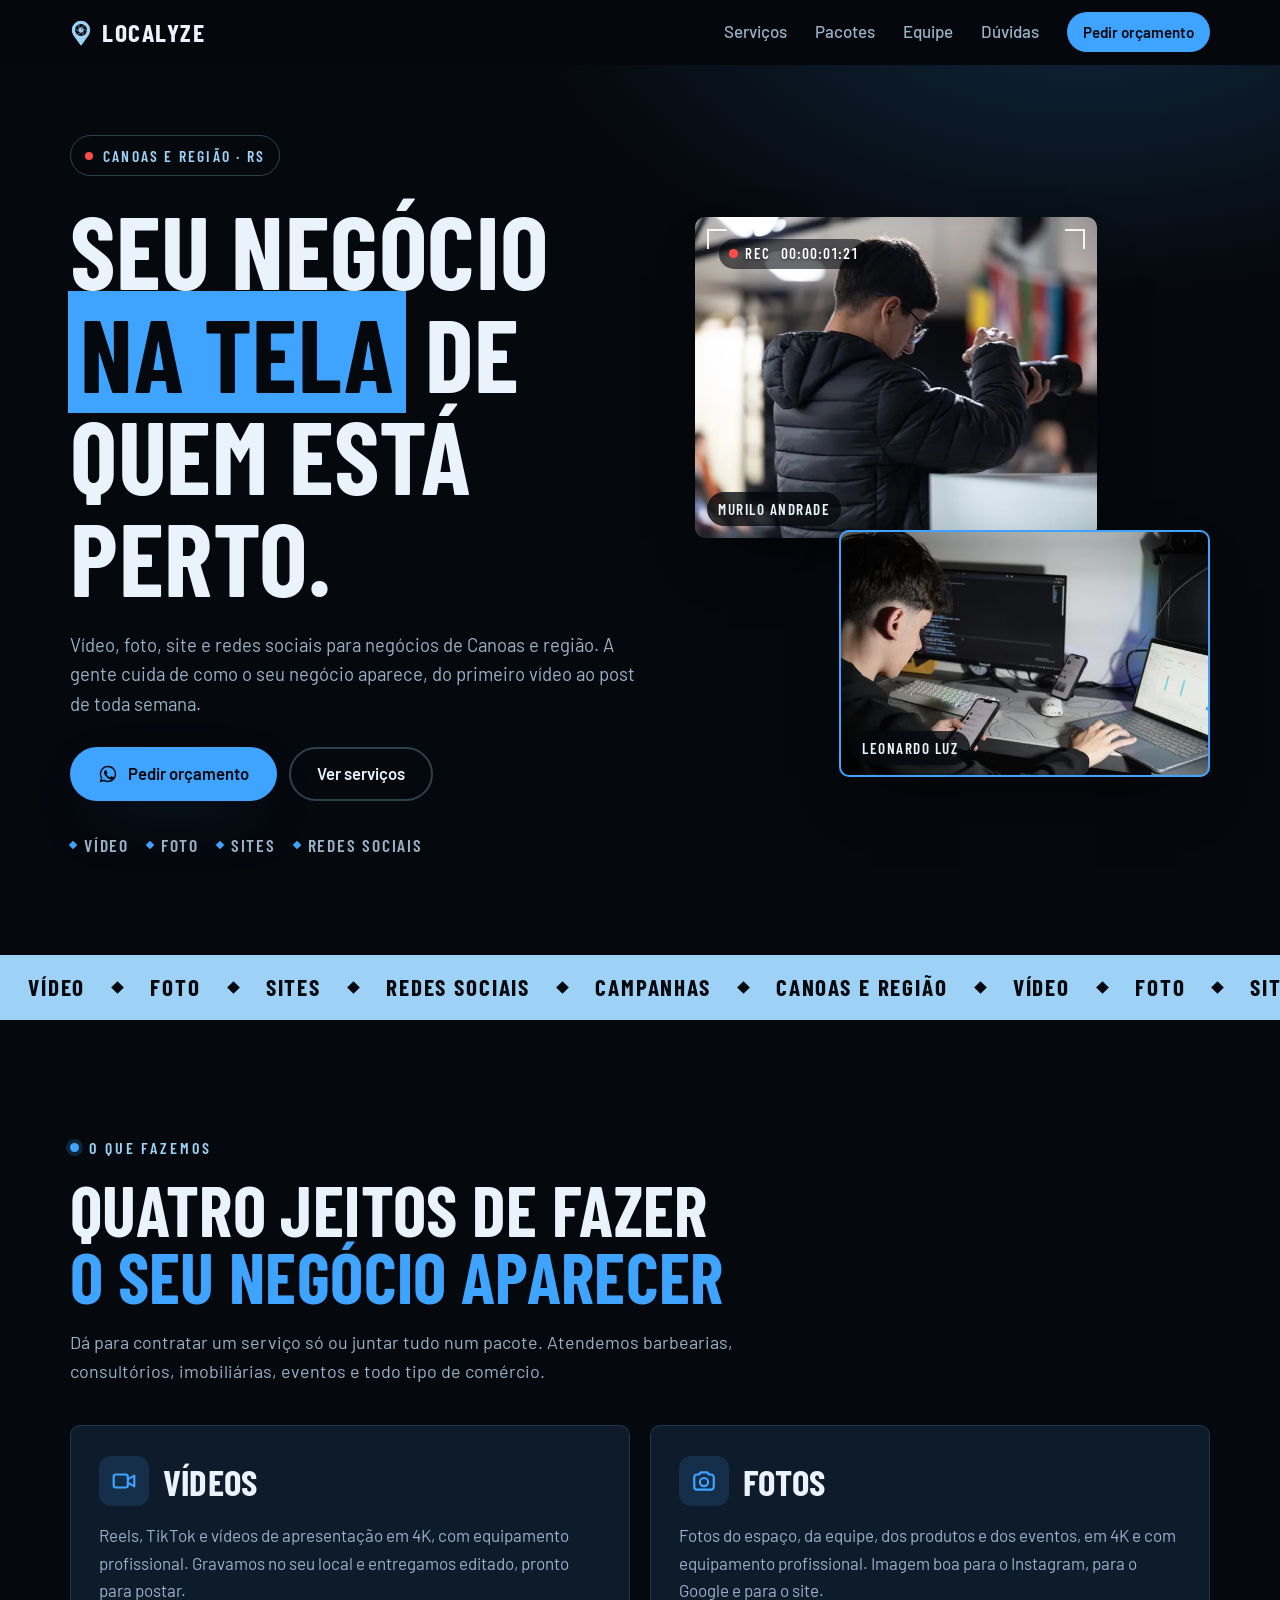
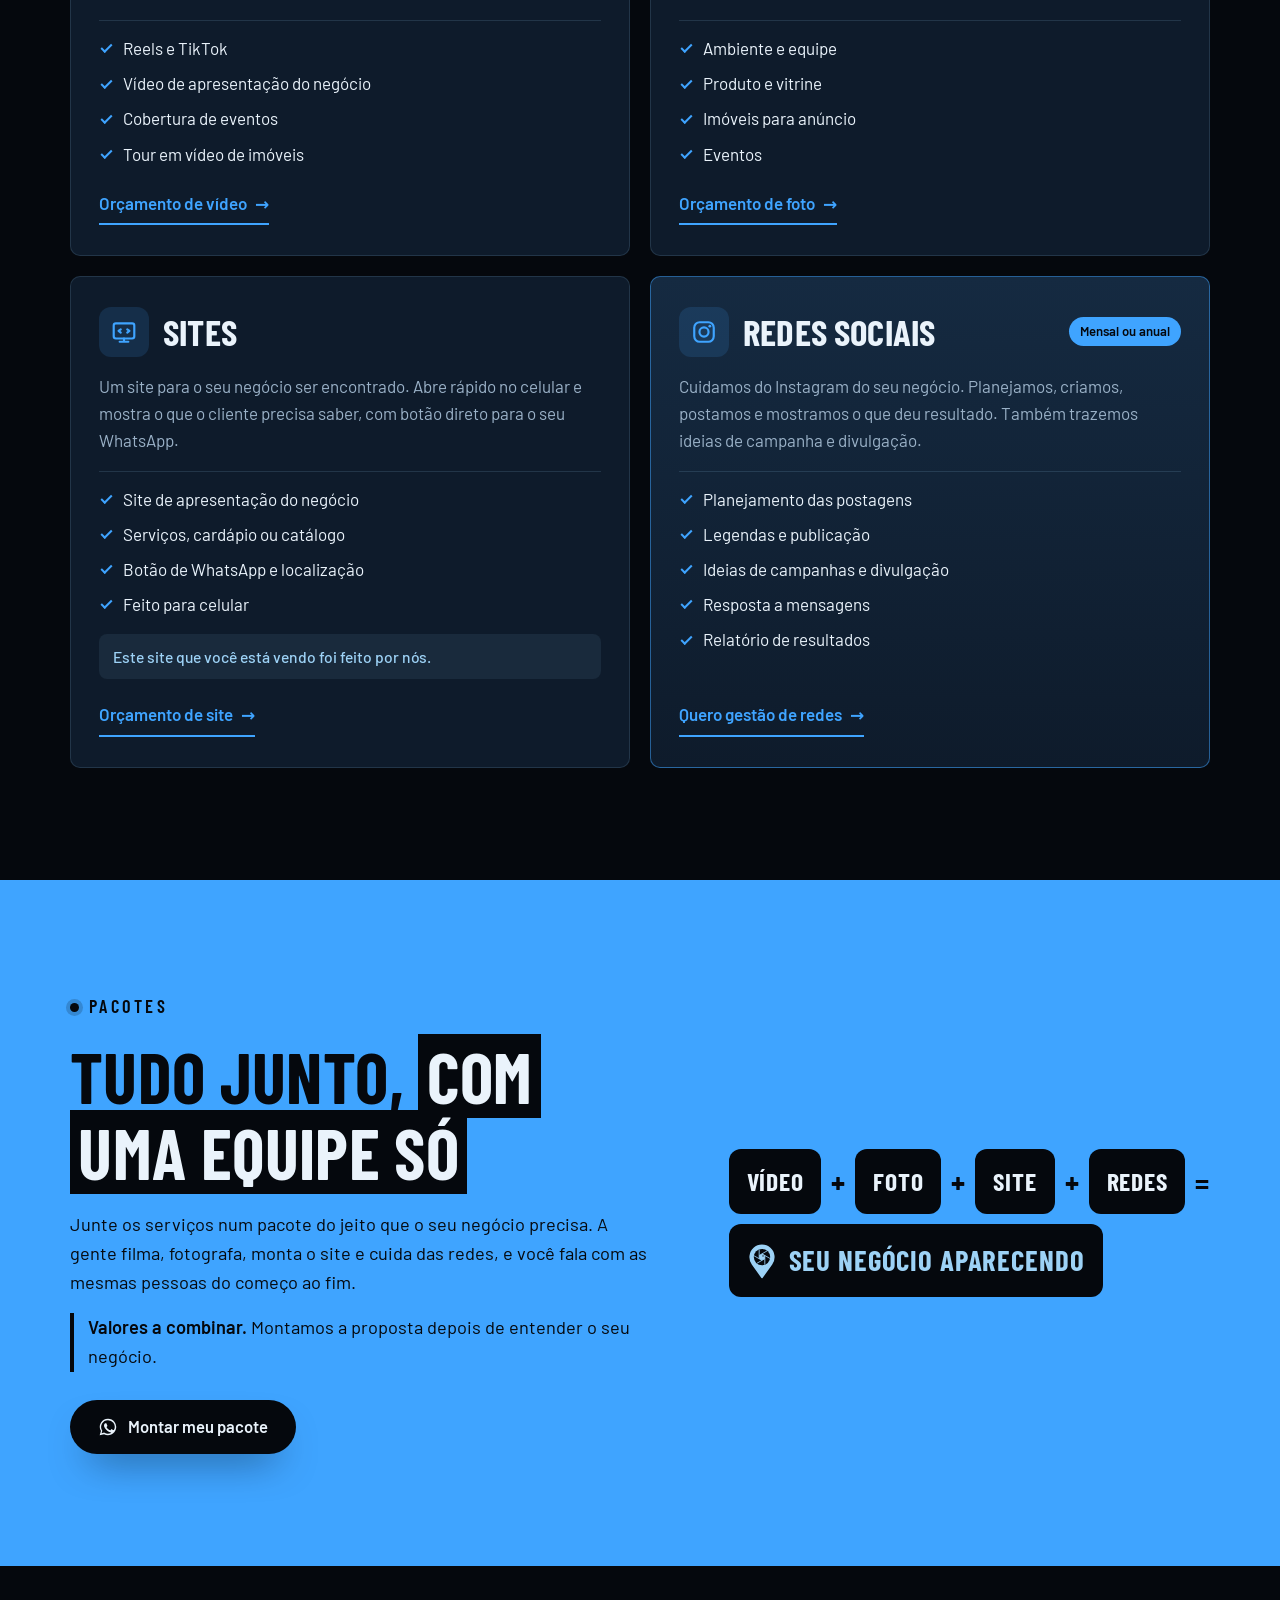
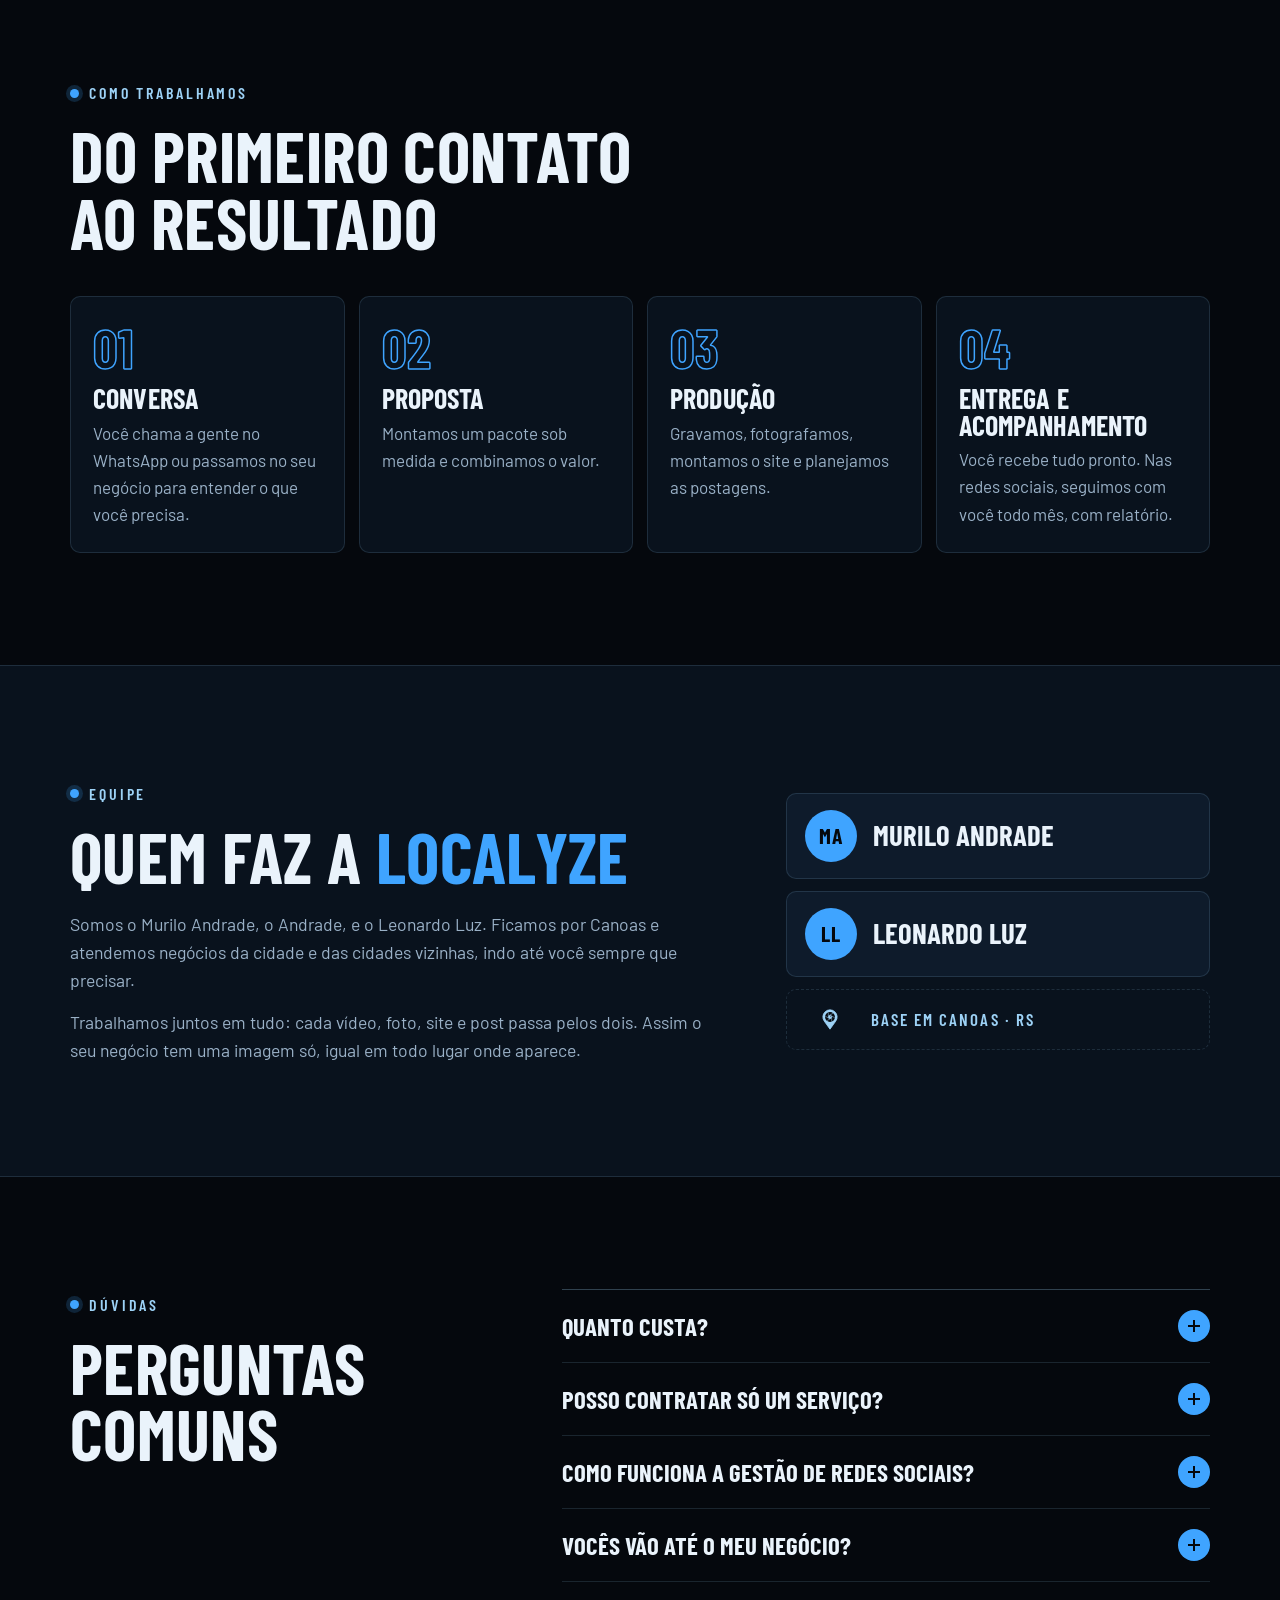
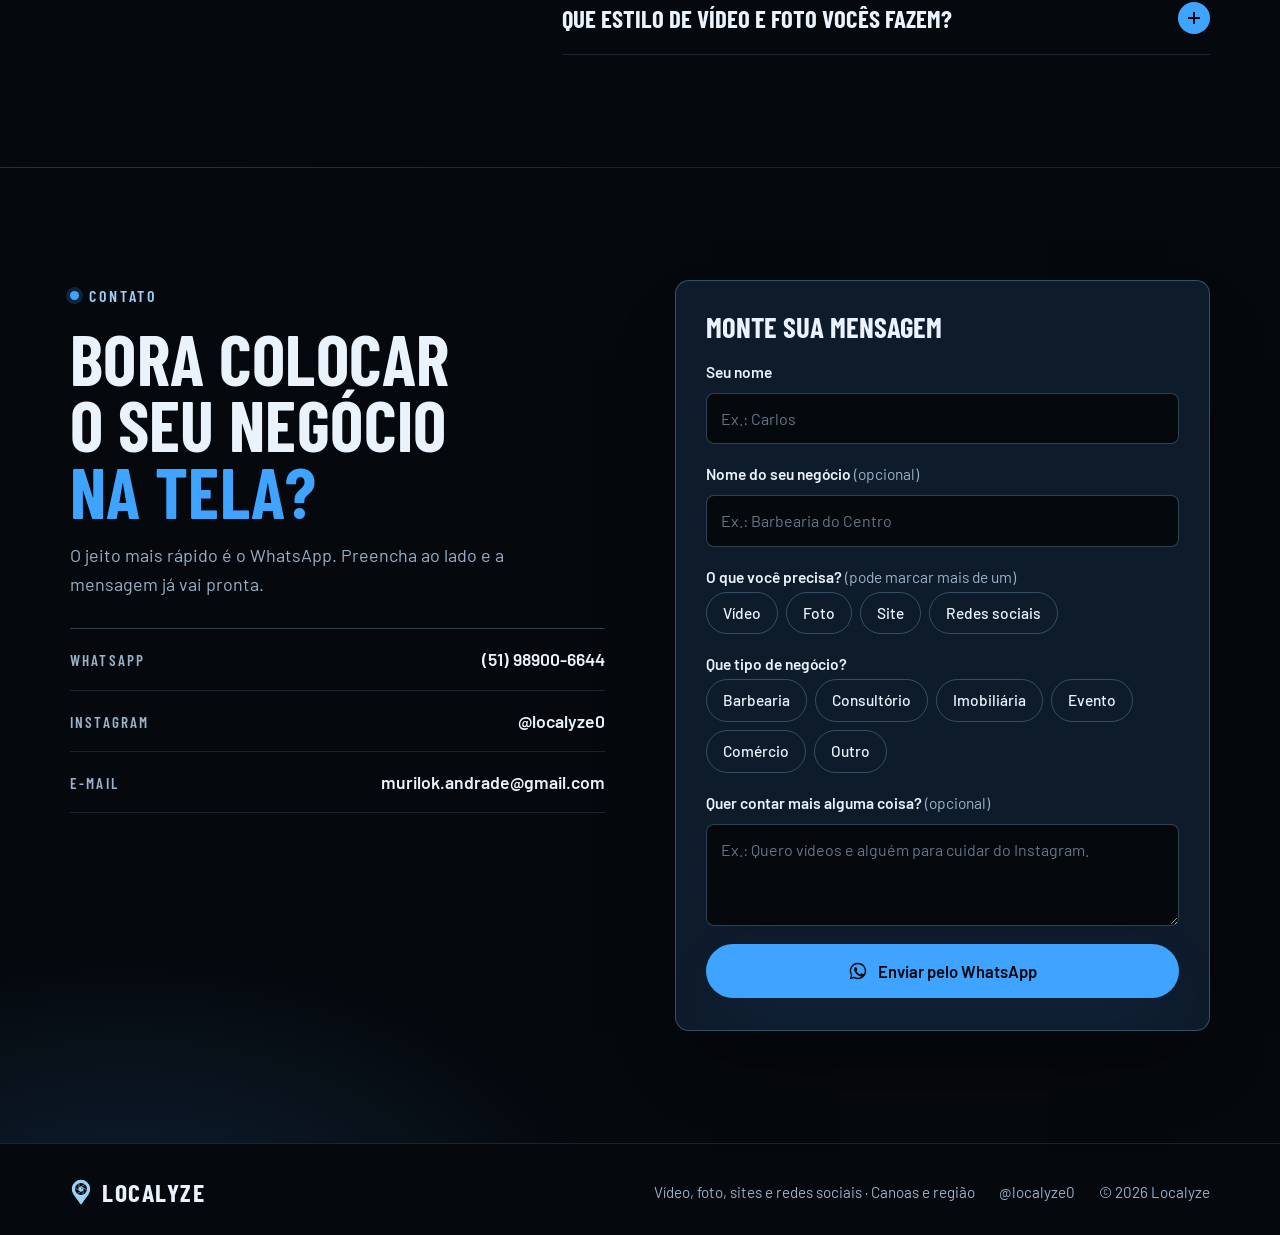
==== commit b7b76c6b: "E-mail do contato só como texto e força atualização do navegador - O endereço de e-mail deixa de ser" ====
--- a/index.html
+++ b/index.html
@@ -24,7 +24,7 @@
 <link rel="preload" href="fonts/barlow-condensed-latin-700-normal.woff2" as="font" type="font/woff2" crossorigin>
 <link rel="preload" href="fonts/barlow-latin-400-normal.woff2" as="font" type="font/woff2" crossorigin>
 <script>document.documentElement.classList.add('js');</script>
-<link rel="stylesheet" href="style.css">
+<link rel="stylesheet" href="style.css?v=2">
 
 <script type="application/ld+json">
 {
@@ -354,7 +354,7 @@
           </li>
           <li>
             <span>E-mail</span>
-            <a href="mailto:murilok.andrade@gmail.com?subject=Or%C3%A7amento%20Localyze">murilok.andrade@gmail.com</a>
+            <strong class="canais__valor">murilok.andrade@gmail.com</strong>
           </li>
         </ul>
       </div>
@@ -430,6 +430,6 @@
   </a>
 </div>
 
-<script src="script.js" defer></script>
+<script src="script.js?v=2" defer></script>
 </body>
 </html>
--- a/style.css
+++ b/style.css
@@ -238,6 +238,7 @@
 .canais span{font-family:var(--f-titulo);font-weight:600;font-size:.95rem;letter-spacing:.14em;text-transform:uppercase;color:var(--texto-2)}
 .canais a{font-weight:600;font-size:1.1rem;text-decoration:none;overflow-wrap:anywhere}
 .canais a:hover{color:var(--azul)}
+.canais__valor{font-weight:600;font-size:1.1rem;overflow-wrap:anywhere}
 
 .pedido{display:grid;gap:18px;padding:26px 22px;border-radius:14px;background:var(--marinho);border:1px solid var(--linha-forte);box-shadow:0 40px 80px -40px rgba(0,0,0,.9)}
 .pedido__titulo{font-family:var(--f-titulo);font-weight:700;font-size:1.8rem;text-transform:uppercase;line-height:1}
